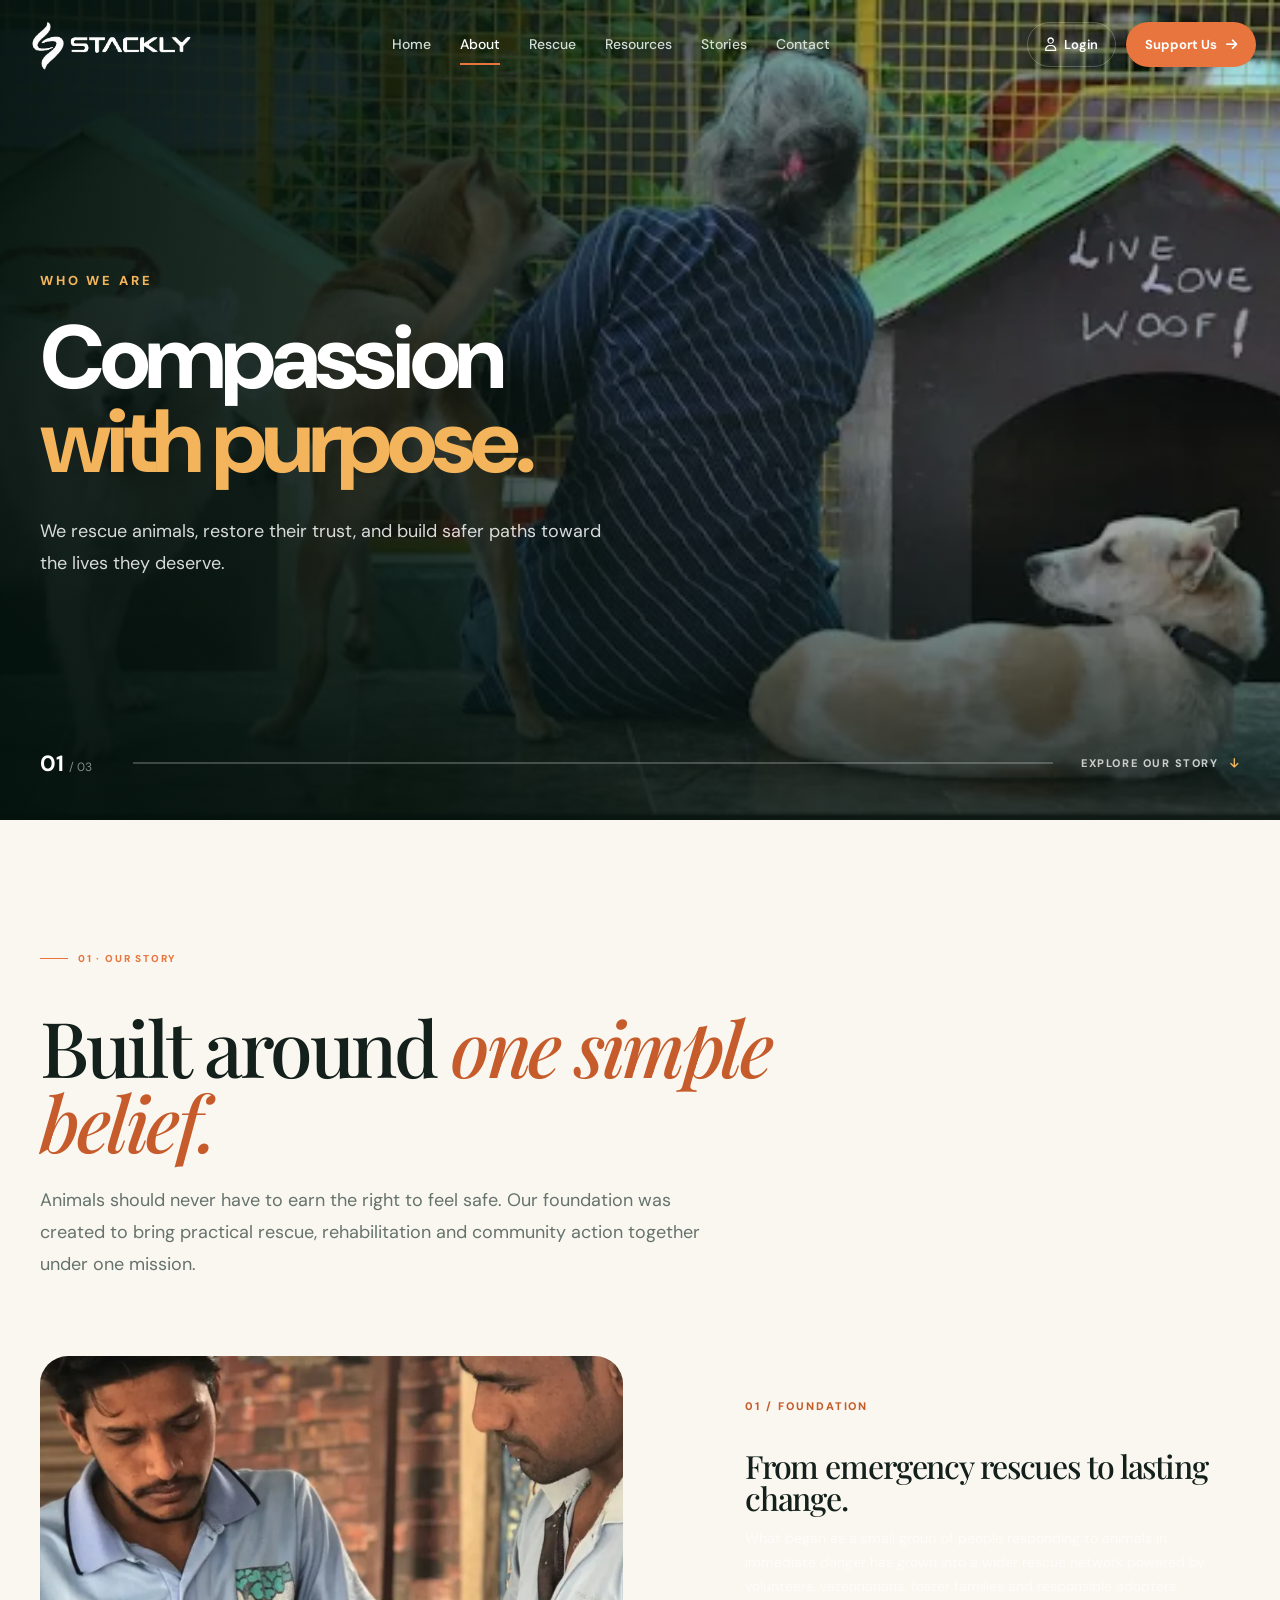
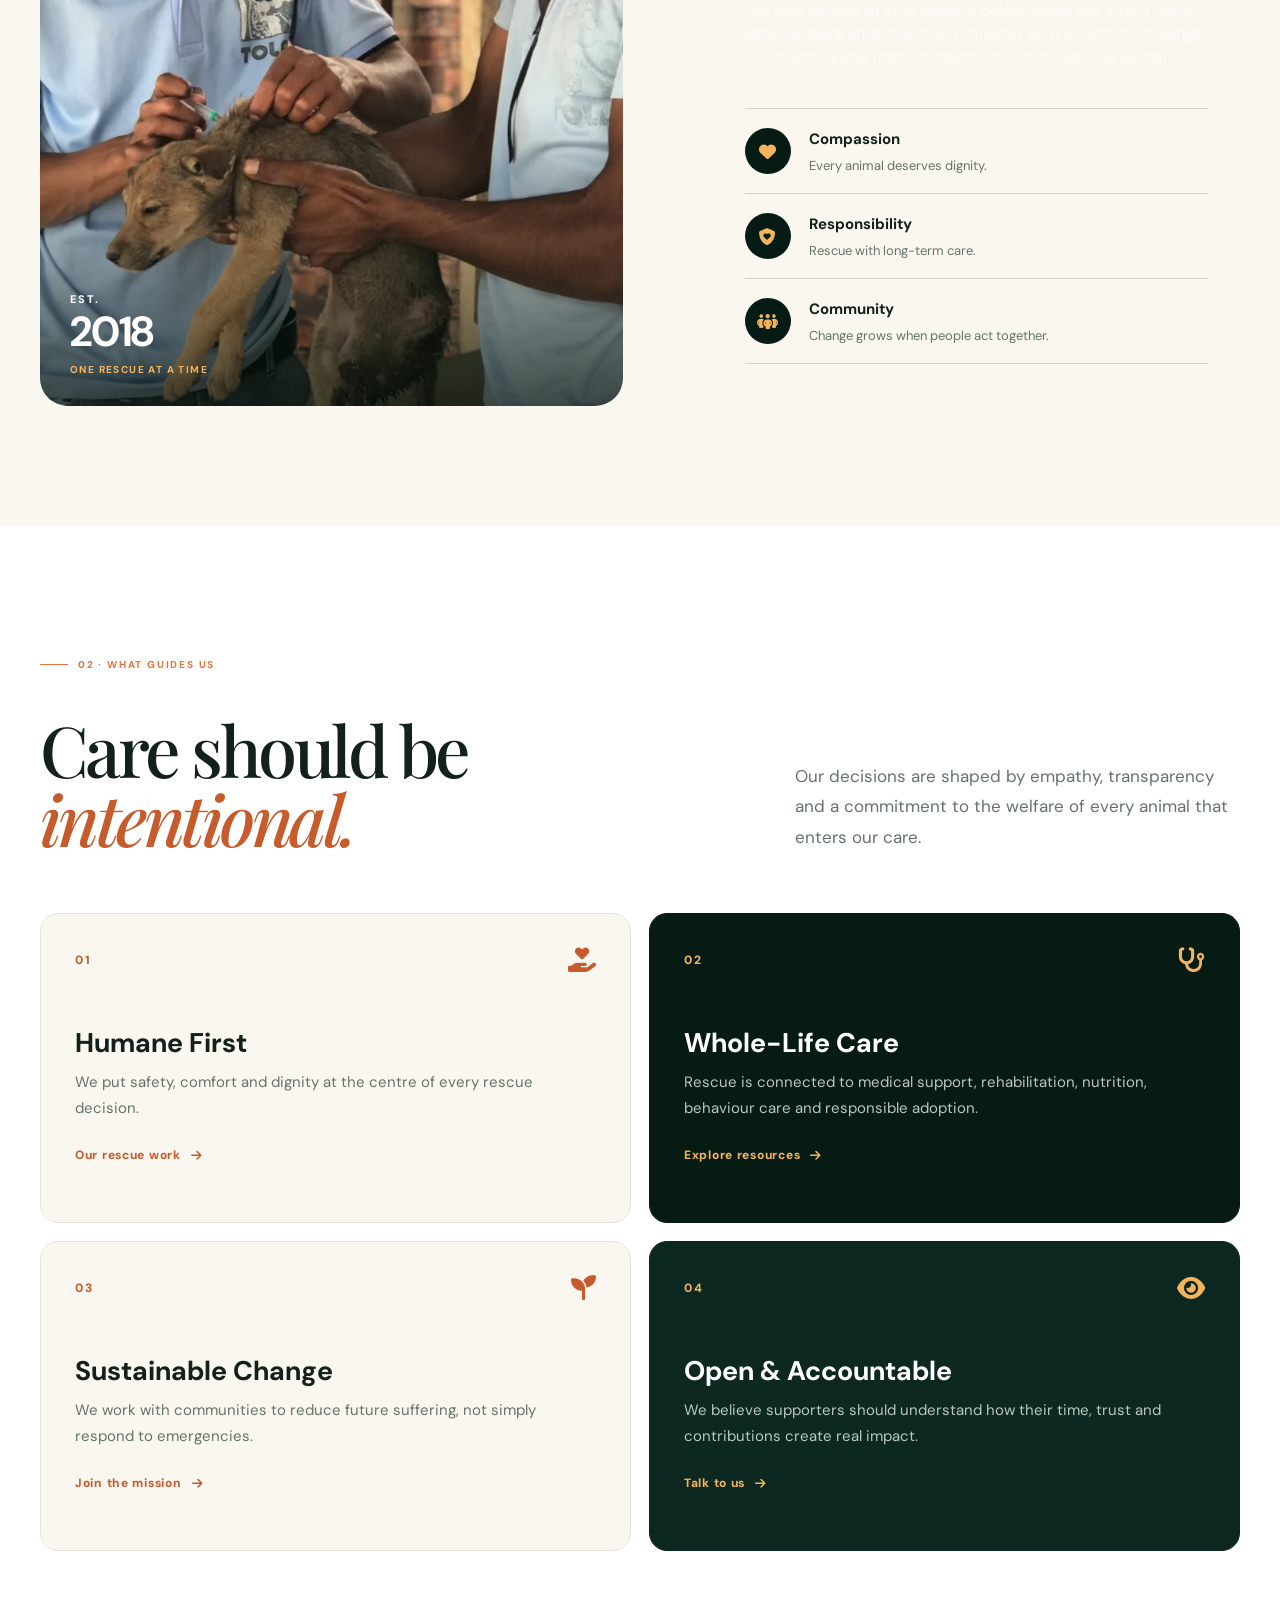
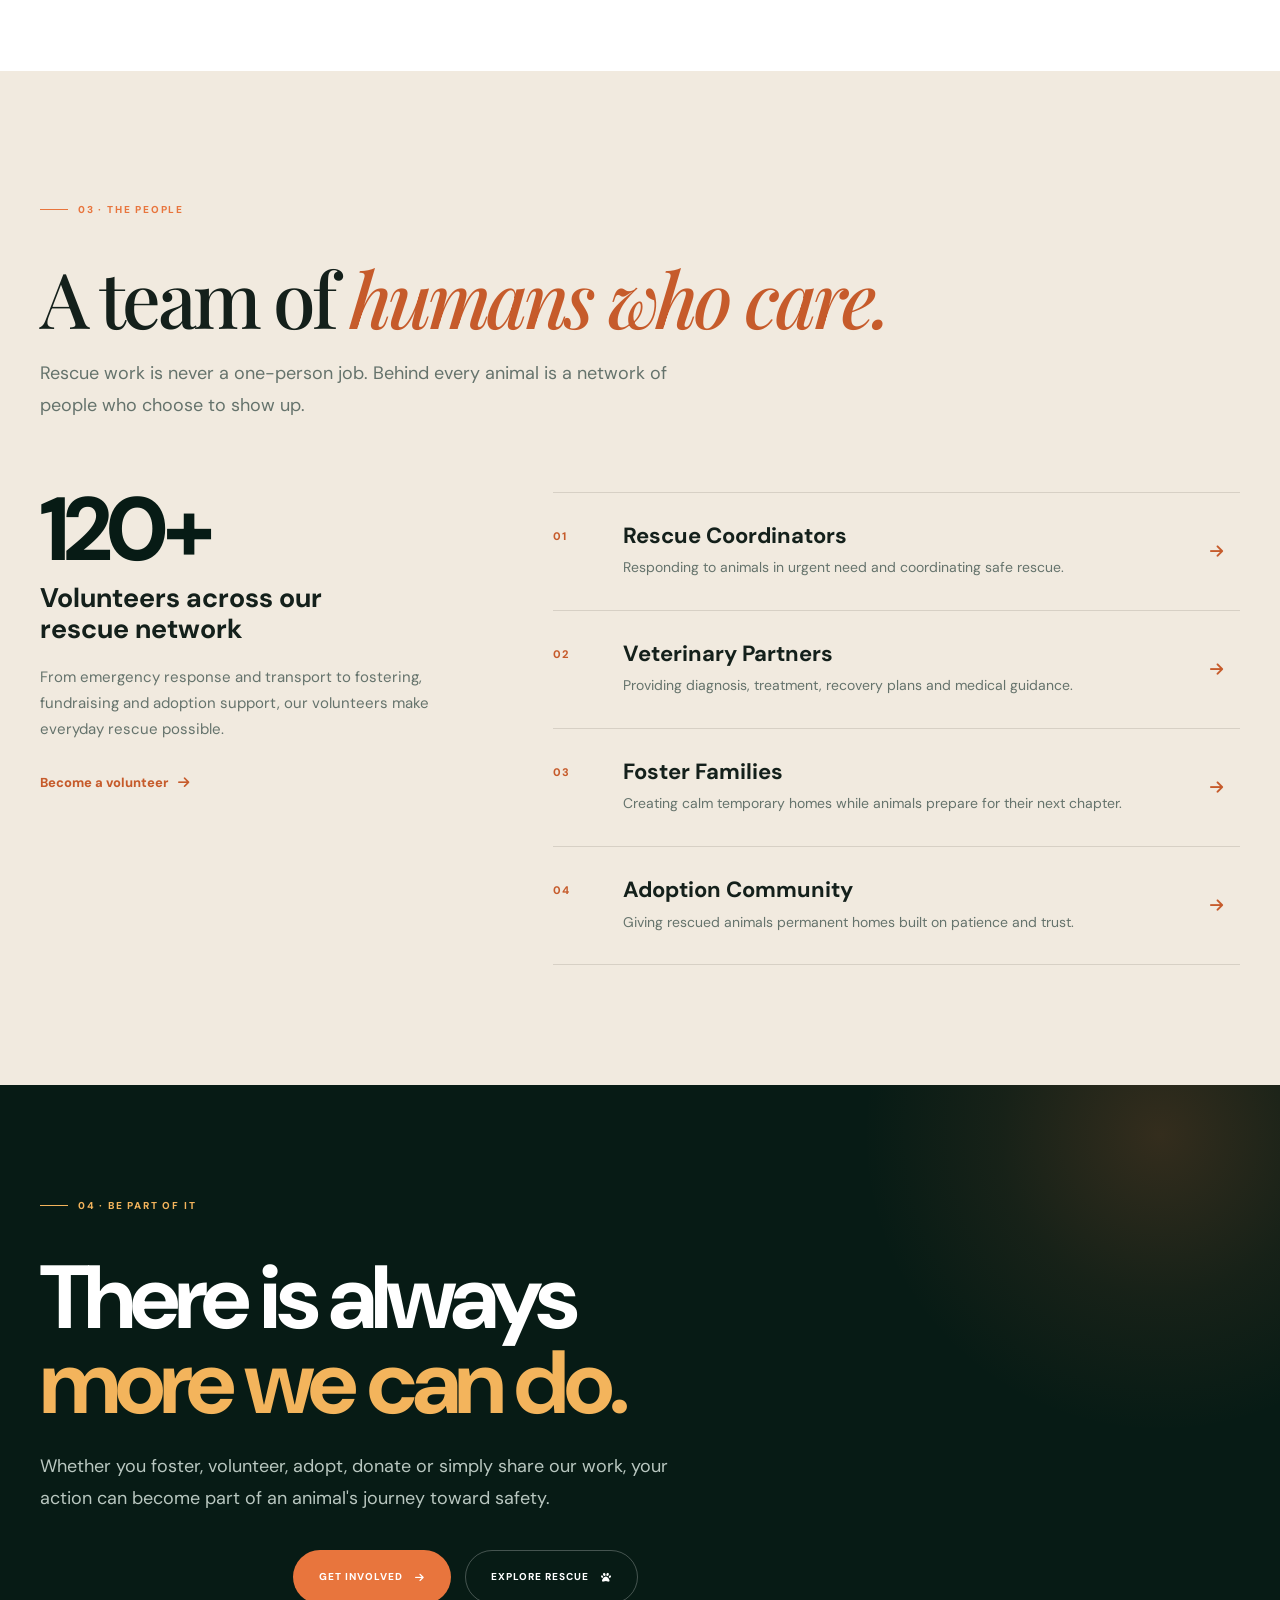
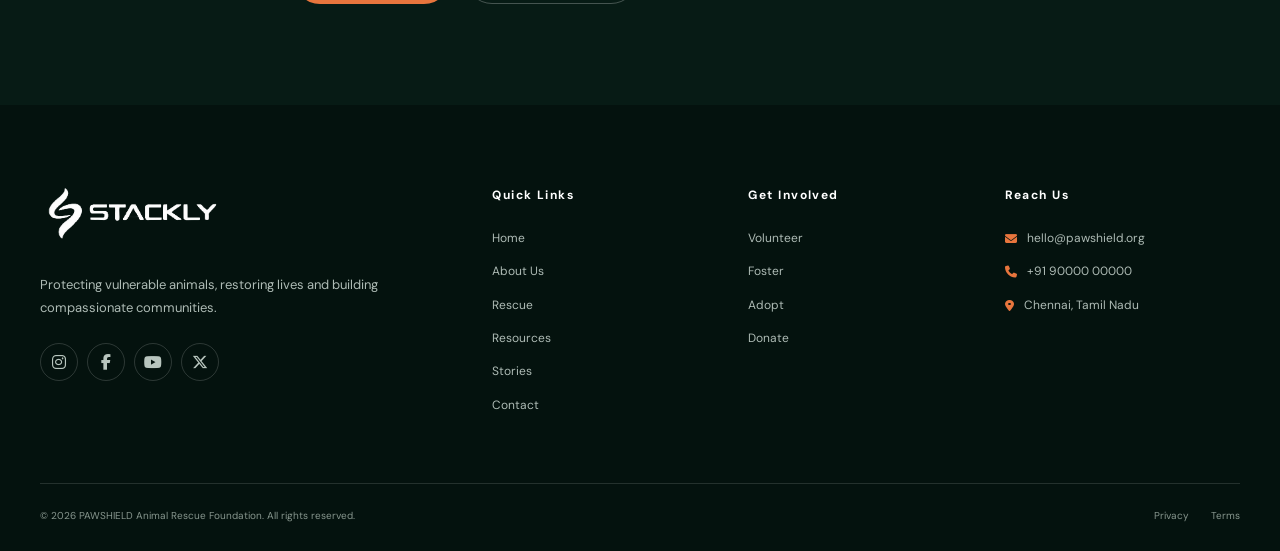
==== about.html @ c8bbee41 "first commit" ====
<!DOCTYPE html>
<html lang="en">

<head>
    <meta charset="UTF-8">
    <meta name="viewport" content="width=device-width, initial-scale=1.0">

    <meta name="description"
        content="Learn about our Animal Rescue Foundation, our mission, rescue philosophy, team and commitment to creating safer lives for animals.">

    <title>About Us — Animal Rescue Foundation</title>

    <!-- Google Fonts -->
    <link rel="preconnect" href="https://fonts.googleapis.com">
    <link rel="preconnect" href="https://fonts.gstatic.com" crossorigin>

    <link
        href="https://fonts.googleapis.com/css2?family=DM+Sans:wght@400;500;600;700&family=Playfair+Display:ital,wght@0,500;0,600;1,500;1,600&display=swap"
        rel="stylesheet">

    <!-- Font Awesome -->
    <link rel="stylesheet"
        href="https://cdnjs.cloudflare.com/ajax/libs/font-awesome/6.5.2/css/all.min.css">

    <link rel="stylesheet" href="css/style.css">
</head>

<body>

    <!-- =====================================================
         PRELOADER
    ====================================================== -->
 <div class="preloader" id="preloader">

        <div class="loader-brand">

            <div class="loader-paw">
                <i class="fa-solid fa-paw"></i>
            </div>

            <div class="loader-name">
                PAWSHIELD
            </div>

            <span>
                ANIMAL RESCUE FOUNDATION
            </span>

        </div>

        <div class="loader-line">
            <div class="loader-progress"></div>
        </div>

        <div class="loader-status">
            <span>Preparing a safer world</span>
            <strong id="loaderPercent">0%</strong>
        </div>

    </div>

    <!-- =====================================================
         HEADER
    ====================================================== -->

    <header class="site-header" id="siteHeader">

        <div class="nav-shell">

                       <a href="index.html" class="brand">

    <img
        src="assets/logo.webp"
        alt="PAWSHIELD Animal Rescue Foundation"
        class="brand-logo"
    >

</a>


            <nav class="desktop-nav">

                <a href="index.html">
                    Home
                </a>

                <a href="about.html" class="active">
                    About
                </a>

                <a href="rescue.html">
                    Rescue
                </a>

                <a href="resources.html">
                    Resources
                </a>

                <a href="stories.html">
                    Stories
                </a>

                <a href="contact.html">
                    Contact
                </a>

            </nav>


            <div class="nav-actions">

                <button class="login-trigger" id="openLogin">
                    <i class="fa-regular fa-user"></i>
                    Login
                </button>

                <a href="contact.html" class="nav-donate">
                    Support Us
                    <i class="fa-solid fa-arrow-right"></i>
                </a>

            </div>


            <!-- Mobile Menu -->

            <button class="mobile-menu-btn" id="mobileMenuBtn"
                aria-label="Open navigation">

                <span></span>
                <span></span>
                <span></span>

            </button>

        </div>

    </header>


    <!-- =====================================================
         MOBILE OVERLAY
    ====================================================== -->

    <div class="mobile-overlay" id="mobileOverlay"></div>


    <!-- =====================================================
         MOBILE DRAWER
    ====================================================== -->

    <aside class="mobile-drawer" id="mobileDrawer">

        <div class="drawer-top">

            <a href="index.html" class="drawer-brand">

                <span class="brand-mark">
                    <i class="fa-solid fa-paw"></i>
                </span>

                <strong>
                    WILDHEART
                </strong>

            </a>

            <button class="drawer-close" id="drawerClose">
                <i class="fa-solid fa-xmark"></i>
            </button>

        </div>


        <nav class="mobile-nav">

            <a href="index.html">
                <i class="fa-solid fa-house"></i>
                Home
            </a>

            <a href="about.html" class="active">
                <i class="fa-solid fa-heart"></i>
                About
            </a>

            <a href="rescue.html">
                <i class="fa-solid fa-paw"></i>
                Rescue
            </a>

            <a href="resources.html">
                <i class="fa-solid fa-book-open"></i>
                Resources
            </a>

            <a href="stories.html">
                <i class="fa-solid fa-book"></i>
                Stories
            </a>

            <a href="contact.html">
                <i class="fa-solid fa-envelope"></i>
                Contact
            </a>

        </nav>


        <div class="drawer-bottom">

            <button class="drawer-login" id="drawerLogin">
                <i class="fa-regular fa-user"></i>
                Login
            </button>

            <a href="contact.html" class="drawer-help">
                Support Our Mission
                <i class="fa-solid fa-arrow-right"></i>
            </a>

        </div>

    </aside>


    <!-- =====================================================
         SECTION 01 — ABOUT HERO
    ====================================================== -->

    <main>

        <section class="about-hero">

            <div class="about-hero-media">

                <!-- IMAGE 01 -->
                <div class="about-slide active">

                    <img src="assets/a1.webp"
                        alt="Rescued dog being cared for">

                    <div class="about-slide-copy">

                        <span>
                            WHO WE ARE
                        </span>

                        <h1>
                            Compassion
                            <em>with purpose.</em>
                        </h1>

                        <p>
                            We rescue animals, restore their trust,
                            and build safer paths toward the lives
                            they deserve.
                        </p>

                    </div>

                </div>


                <!-- IMAGE 02 -->

                <div class="about-slide">

                    <img src="assets/a2.webp"
                        alt="Rescue team caring for an animal">

                    <div class="about-slide-copy">

                        <span>
                            OUR APPROACH
                        </span>

                        <h1>
                            Rescue is
                            <em>only the beginning.</em>
                        </h1>

                        <p>
                            Every rescue is followed by patience,
                            medical care, rehabilitation and
                            responsible placement.
                        </p>

                    </div>

                </div>


                <!-- IMAGE 03 -->

                <div class="about-slide">

                    <img src="assets/a3.webp"
                        alt="Happy rescued animal">

                    <div class="about-slide-copy">

                        <span>
                            OUR BELIEF
                        </span>

                        <h1>
                            Every life
                            <em>matters.</em>
                        </h1>

                        <p>
                            We believe kindness becomes powerful
                            when communities choose to act
                            together.
                        </p>

                    </div>

                </div>

            </div>


            <div class="about-hero-overlay"></div>


            <div class="about-hero-bottom">

                <div class="hero-counter">
                    <strong id="slideCurrent">01</strong>
                    <span>/ 03</span>
                </div>

                <div class="hero-progress">
                    <span id="heroProgress"></span>
                </div>

                <div class="hero-scroll">
                    EXPLORE OUR STORY
                    <i class="fa-solid fa-arrow-down"></i>
                </div>

            </div>

        </section>


        <!-- =====================================================
             SECTION 02 — OUR STORY
        ====================================================== -->

        <section class="story-section section">

            <div class="container">

                <div class="story-intro reveal">

                    <span class="eyebrow">
                        01 · OUR STORY
                    </span>

                    <h2>
                        Built around
                        <span>one simple belief.</span>
                    </h2>

                    <p>
                        Animals should never have to earn the right
                        to feel safe. Our foundation was created to
                        bring practical rescue, rehabilitation and
                        community action together under one mission.
                    </p>

                </div>


                <div class="story-layout">

                    <div class="story-image reveal">

                        <!-- IMAGE 04 -->
                        <img src="assets/a4.webp"
                            alt="Animal rescue foundation team">

                        <div class="story-image-label">
                            <span>EST.</span>
                            <strong>2018</strong>
                            <small>ONE RESCUE AT A TIME</small>
                        </div>

                    </div>


                    <div class="story-content reveal">

                        <div class="story-number">
                            01 / FOUNDATION
                        </div>

                        <h3>
                            From emergency
                            rescues to lasting
                            change.
                        </h3>

                        <p>
                            What began as a small group of people
                            responding to animals in immediate
                            danger has grown into a wider rescue
                            network powered by volunteers,
                            veterinarians, foster families and
                            responsible adopters.
                        </p>

                        <p>
                            Our work focuses on what happens before,
                            during and after a rescue. Because saving
                            an animal is not just about getting them
                            out of danger — it is about giving them
                            the opportunity to recover and belong.
                        </p>


                        <div class="story-values">

                            <div class="value-item">

                                <span>
                                    <i class="fa-solid fa-heart"></i>
                                </span>

                                <div>
                                    <strong>
                                        Compassion
                                    </strong>

                                    <small>
                                        Every animal deserves dignity.
                                    </small>
                                </div>

                            </div>


                            <div class="value-item">

                                <span>
                                    <i class="fa-solid fa-shield-heart"></i>
                                </span>

                                <div>
                                    <strong>
                                        Responsibility
                                    </strong>

                                    <small>
                                        Rescue with long-term care.
                                    </small>
                                </div>

                            </div>


                            <div class="value-item">

                                <span>
                                    <i class="fa-solid fa-people-group"></i>
                                </span>

                                <div>
                                    <strong>
                                        Community
                                    </strong>

                                    <small>
                                        Change grows when people act together.
                                    </small>
                                </div>

                            </div>

                        </div>

                    </div>

                </div>

            </div>

        </section>


        <!-- =====================================================
             SECTION 03 — OUR PRINCIPLES
        ====================================================== -->

        <section class="principles-section section">

            <div class="container">

                <div class="principles-heading reveal">

                    <div>

                        <span class="eyebrow">
                            02 · WHAT GUIDES US
                        </span>

                        <h2>
                            Care should be
                            <span>intentional.</span>
                        </h2>

                    </div>

                    <p>
                        Our decisions are shaped by empathy,
                        transparency and a commitment to the
                        welfare of every animal that enters our care.
                    </p>

                </div>


                <div class="principles-grid">

                    <article class="principle-card reveal">

                        <div class="principle-top">

                            <span>
                                01
                            </span>

                            <i class="fa-solid fa-hand-holding-heart"></i>

                        </div>

                        <h3>
                            Humane First
                        </h3>

                        <p>
                            We put safety, comfort and dignity at
                            the centre of every rescue decision.
                        </p>

                        <a href="rescue.html">
                            Our rescue work
                            <i class="fa-solid fa-arrow-right"></i>
                        </a>

                    </article>


                    <article class="principle-card featured reveal">

                        <div class="principle-top">

                            <span>
                                02
                            </span>

                            <i class="fa-solid fa-stethoscope"></i>

                        </div>

                        <h3>
                            Whole-Life Care
                        </h3>

                        <p>
                            Rescue is connected to medical support,
                            rehabilitation, nutrition, behaviour
                            care and responsible adoption.
                        </p>

                        <a href="resources.html">
                            Explore resources
                            <i class="fa-solid fa-arrow-right"></i>
                        </a>

                    </article>


                    <article class="principle-card reveal">

                        <div class="principle-top">

                            <span>
                                03
                            </span>

                            <i class="fa-solid fa-seedling"></i>

                        </div>

                        <h3>
                            Sustainable Change
                        </h3>

                        <p>
                            We work with communities to reduce
                            future suffering, not simply respond
                            to emergencies.
                        </p>

                        <a href="contact.html">
                            Join the mission
                            <i class="fa-solid fa-arrow-right"></i>
                        </a>

                    </article>


                    <article class="principle-card dark reveal">

                        <div class="principle-top">

                            <span>
                                04
                            </span>

                            <i class="fa-solid fa-eye"></i>

                        </div>

                        <h3>
                            Open & Accountable
                        </h3>

                        <p>
                            We believe supporters should understand
                            how their time, trust and contributions
                            create real impact.
                        </p>

                        <a href="contact.html">
                            Talk to us
                            <i class="fa-solid fa-arrow-right"></i>
                        </a>

                    </article>

                </div>

            </div>

        </section>


        <!-- =====================================================
             SECTION 04 — PEOPLE
        ====================================================== -->

        <section class="people-section section">

            <div class="container">

                <div class="people-heading reveal">

                    <span class="eyebrow">
                        03 · THE PEOPLE
                    </span>

                    <h2>
                        A team of
                        <span>humans who care.</span>
                    </h2>

                    <p>
                        Rescue work is never a one-person job.
                        Behind every animal is a network of people
                        who choose to show up.
                    </p>

                </div>


                <div class="people-grid">

                    <div class="people-copy reveal">

                        <span class="people-count">
                            120+
                        </span>

                        <strong>
                            Volunteers across
                            our rescue network
                        </strong>

                        <p>
                            From emergency response and transport
                            to fostering, fundraising and adoption
                            support, our volunteers make everyday
                            rescue possible.
                        </p>

                        <a href="contact.html" class="people-link">
                            Become a volunteer
                            <i class="fa-solid fa-arrow-right"></i>
                        </a>

                    </div>


                    <div class="people-list reveal">

                        <div class="people-row">

                            <span>
                                01
                            </span>

                            <div>
                                <h3>
                                    Rescue Coordinators
                                </h3>

                                <p>
                                    Responding to animals in urgent
                                    need and coordinating safe rescue.
                                </p>
                            </div>

                            <i class="fa-solid fa-arrow-right"></i>

                        </div>


                        <div class="people-row">

                            <span>
                                02
                            </span>

                            <div>
                                <h3>
                                    Veterinary Partners
                                </h3>

                                <p>
                                    Providing diagnosis, treatment,
                                    recovery plans and medical guidance.
                                </p>
                            </div>

                            <i class="fa-solid fa-arrow-right"></i>

                        </div>


                        <div class="people-row">

                            <span>
                                03
                            </span>

                            <div>
                                <h3>
                                    Foster Families
                                </h3>

                                <p>
                                    Creating calm temporary homes while
                                    animals prepare for their next chapter.
                                </p>
                            </div>

                            <i class="fa-solid fa-arrow-right"></i>

                        </div>


                        <div class="people-row">

                            <span>
                                04
                            </span>

                            <div>
                                <h3>
                                    Adoption Community
                                </h3>

                                <p>
                                    Giving rescued animals permanent
                                    homes built on patience and trust.
                                </p>
                            </div>

                            <i class="fa-solid fa-arrow-right"></i>

                        </div>

                    </div>

                </div>

            </div>

        </section>


        <!-- =====================================================
             SECTION 05 — CTA
        ====================================================== -->

        <section class="about-cta">

            <div class="about-cta-glow"></div>

            <div class="container">

                <div class="about-cta-content reveal">

                    <span class="eyebrow">
                        04 · BE PART OF IT
                    </span>

                    <h2>
                        There is always
                        <em>more we can do.</em>
                    </h2>

                    <p>
                        Whether you foster, volunteer, adopt,
                        donate or simply share our work, your
                        action can become part of an animal's
                        journey toward safety.
                    </p>


                    <div class="cta-actions">

                        <a href="contact.html" class="btn btn-primary">
                            Get Involved
                            <i class="fa-solid fa-arrow-right"></i>
                        </a>

                        <a href="rescue.html" class="btn btn-outline">
                            Explore Rescue
                            <i class="fa-solid fa-paw"></i>
                        </a>

                    </div>

                </div>

            </div>

        </section>

    </main>


   <!-- =========================================================
         FOOTER
    ========================================================== -->

    <footer class="site-footer">

        <div class="container">

            <div class="footer-main">


                <div class="footer-brand">

                     <a href="index.html" class="brand">

        <img
            src="assets/logo.webp"
            alt="PAWSHIELD Animal Rescue Foundation"
            class="footer-logo"
        >

    </a>

                    <p>
                        Protecting vulnerable animals,
                        restoring lives and building
                        compassionate communities.
                    </p>

                    <div class="social-links">

                        <a href="#" aria-label="Instagram">
                            <i class="fa-brands fa-instagram"></i>
                        </a>

                        <a href="#" aria-label="Facebook">
                            <i class="fa-brands fa-facebook-f"></i>
                        </a>

                        <a href="#" aria-label="Youtube">
                            <i class="fa-brands fa-youtube"></i>
                        </a>

                        <a href="#" aria-label="X">
                            <i class="fa-brands fa-x-twitter"></i>
                        </a>

                    </div>

                </div>


                <div class="footer-column">

                    <h4>Quick Links</h4>

                     <a href="index.html">Home</a>
                    <a href="about.html">About Us</a>
                    <a href="rescue.html">Rescue</a>
                    <a href="resources.html">Resources</a>
                    <a href="stories.html">Stories</a>
                    <a href="contact.html">Contact</a>

                </div>


                <div class="footer-column">

                    <h4>Get Involved</h4>

                    <a href="contact.html">Volunteer</a>
                    <a href="contact.html">Foster</a>
                    <a href="rescue.html">Adopt</a>
                    <a href="#help">Donate</a>

                </div>


                <div class="footer-column footer-contact">

                    <h4>Reach Us</h4>

                    <p>
                        <i class="fa-solid fa-envelope"></i>
                        hello@pawshield.org
                    </p>

                    <p>
                        <i class="fa-solid fa-phone"></i>
                        +91 90000 00000
                    </p>

                    <p>
                        <i class="fa-solid fa-location-dot"></i>
                        Chennai, Tamil Nadu
                    </p>

                </div>

            </div>


            <div class="footer-bottom">

                <span>
                    © 2026 PAWSHIELD Animal Rescue Foundation.
                    All rights reserved.
                </span>

                <div>
                    <a href="#">Privacy</a>
                    <a href="#">Terms</a>
                </div>

            </div>

        </div>

    </footer>

    <!-- =====================================================
         LOGIN MODAL
    ====================================================== -->

    <div class="auth-modal" id="authModal">

        <div class="modal-overlay" id="modalOverlay"></div>


        <div class="auth-box">

            <button class="modal-close" id="closeLogin">
                <i class="fa-solid fa-xmark"></i>
            </button>


            <div class="auth-header">

                <div class="auth-icon">
                    <i class="fa-solid fa-paw"></i>
                </div>

                <span class="eyebrow">
                    MEMBER ACCESS
                </span>

                <h2>
                    Welcome back.
                </h2>

                <p>
                    Sign in to manage your volunteer,
                    foster or supporter account.
                </p>

            </div>


            <div class="auth-tabs">

                <button class="auth-tab active">
                    Supporter
                </button>

                <button class="auth-tab">
                    Admin
                </button>

            </div>


            <form id="loginForm">

                <div class="input-group">

                    <label for="loginEmail">
                        Email Address
                    </label>

                    <div class="input-wrap">

                        <i class="fa-regular fa-envelope"></i>

                        <input
                            type="email"
                            id="loginEmail"
                            placeholder="you@example.com"
                            required>

                    </div>

                </div>


                <div class="input-group">

                    <label for="loginPassword">
                        Password
                    </label>

                    <div class="input-wrap">

                        <i class="fa-solid fa-lock"></i>

                        <input
                            type="password"
                            id="loginPassword"
                            placeholder="Enter your password"
                            required>

                        <button type="button"
                            class="password-toggle"
                            id="passwordToggle">

                            <i class="fa-regular fa-eye"></i>

                        </button>

                    </div>

                </div>


                <div class="auth-options">

                    <label class="remember">

                        <input type="checkbox">

                        <span>
                            Remember me
                        </span>

                    </label>

                    <a href="404.html">
                        Forgot password?
                    </a>

                </div>


                <button type="submit" class="auth-submit">

                    Sign In

                    <i class="fa-solid fa-arrow-right"></i>

                </button>

            </form>


            <div class="auth-footer">

                <span>
                    New to Wildheart?
                </span>

                <a href="contact.html">
                    Get involved
                </a>

            </div>

        </div>

    </div>


    <!-- =====================================================
         JAVASCRIPT
    ====================================================== -->

    <script>

        /* PRELOADER */

        const preloader = document.getElementById("preloader");
        const loaderPercent = document.getElementById("loaderPercent");

        let percent = 0;

        const loaderTimer = setInterval(() => {

            percent += 2;

            if (percent >= 100) {

                percent = 100;

                clearInterval(loaderTimer);

            }

            loaderPercent.textContent = percent + "%";

        }, 35);


        window.addEventListener("load", () => {

            setTimeout(() => {

                preloader.classList.add("loaded");

            }, 700);

        });



        /* HEADER SCROLL */

        const siteHeader = document.getElementById("siteHeader");

        window.addEventListener("scroll", () => {

            if (window.scrollY > 40) {

                siteHeader.classList.add("scrolled");

            } else {

                siteHeader.classList.remove("scrolled");

            }

        });



        /* MOBILE MENU */

        const mobileMenuBtn =
            document.getElementById("mobileMenuBtn");

        const drawerClose =
            document.getElementById("drawerClose");

        const mobileOverlay =
            document.getElementById("mobileOverlay");

        const drawerLogin =
            document.getElementById("drawerLogin");


        function openMobileMenu() {

            document.body.classList.add("nav-open");

        }


        function closeMobileMenu() {

            document.body.classList.remove("nav-open");

        }


        mobileMenuBtn.addEventListener(
            "click",
            openMobileMenu
        );

        drawerClose.addEventListener(
            "click",
            closeMobileMenu
        );

        mobileOverlay.addEventListener(
            "click",
            closeMobileMenu
        );


        document.querySelectorAll(".mobile-nav a")
            .forEach(link => {

                link.addEventListener(
                    "click",
                    closeMobileMenu
                );

            });


        document.addEventListener("keydown", e => {

            if (e.key === "Escape") {

                closeMobileMenu();

                closeAuth();

            }

        });



        /* HERO SLIDER */

        const slides =
            document.querySelectorAll(".about-slide");

        const currentNumber =
            document.getElementById("slideCurrent");

        const heroProgress =
            document.getElementById("heroProgress");

        let currentSlide = 0;

        function changeSlide(index) {

            slides.forEach(slide => {

                slide.classList.remove("active");

            });

            slides[index].classList.add("active");

            currentNumber.textContent =
                String(index + 1).padStart(2, "0");

            heroProgress.style.width =
                ((index + 1) / slides.length * 100) + "%";

        }


        setInterval(() => {

            currentSlide++;

            if (currentSlide >= slides.length) {
                currentSlide = 0;
            }

            changeSlide(currentSlide);

        }, 5000);



        /* LOGIN MODAL */

        const authModal =
            document.getElementById("authModal");

        const openLogin =
            document.getElementById("openLogin");

        const closeLogin =
            document.getElementById("closeLogin");

        const modalOverlay =
            document.getElementById("modalOverlay");


        function openAuth() {

            authModal.classList.add("active");

            document.body.classList.add("modal-open");

        }


        function closeAuth() {

            authModal.classList.remove("active");

            document.body.classList.remove("modal-open");

        }


        openLogin.addEventListener(
            "click",
            openAuth
        );

        drawerLogin.addEventListener(
            "click",
            () => {

                closeMobileMenu();
                openAuth();

            }
        );

        closeLogin.addEventListener(
            "click",
            closeAuth
        );

        modalOverlay.addEventListener(
            "click",
            closeAuth
        );



        /* PASSWORD SHOW / HIDE */

        const passwordInput =
            document.getElementById("loginPassword");

        const passwordToggle =
            document.getElementById("passwordToggle");


        passwordToggle.addEventListener(
            "click",
            () => {

                const icon =
                    passwordToggle.querySelector("i");

                if (passwordInput.type === "password") {

                    passwordInput.type = "text";

                    icon.classList.remove(
                        "fa-eye"
                    );

                    icon.classList.add(
                        "fa-eye-slash"
                    );

                } else {

                    passwordInput.type = "password";

                    icon.classList.remove(
                        "fa-eye-slash"
                    );

                    icon.classList.add(
                        "fa-eye"
                    );

                }

            }
        );



        /* LOGIN DEMO */

        document.getElementById("loginForm")
            .addEventListener("submit", e => {

                e.preventDefault();

                alert(
                    "Demo login submitted successfully."
                );

            });



        /* REVEAL ANIMATION */

        const revealElements =
            document.querySelectorAll(".reveal");


        const revealObserver =
            new IntersectionObserver(
                entries => {

                    entries.forEach(entry => {

                        if (entry.isIntersecting) {

                            entry.target.classList.add(
                                "is-visible"
                            );

                            revealObserver.unobserve(
                                entry.target
                            );

                        }

                    });

                },
                {
                    threshold: 0.12
                }
            );


        revealElements.forEach(element => {

            revealObserver.observe(element);

        });

    </script>

</body>

</html>
---- css/style.css ----
:root {
    --forest: #071b15;
    --forest-2: #0d2820;
    --forest-3: #15372c;

    --ivory: #faf7f0;
    --cream: #f1eadf;
    --white: #ffffff;

    --ink: #14201b;
    --ink-soft: #26352e;

    --text-dark: #34433c;
    --text-light: #eef5f1;
    --text-muted: #68766f;
    --text-muted-light: #b8c5be;

    --orange: #e8753d;
    --orange-dark: #c95b27;
    --amber: #f5b75e;
    --green: #3d9d73;

    --border-light: #dcd8ce;
    --border-dark: rgba(255,255,255,.16);

    --shadow:
        0 25px 70px rgba(7,27,21,.12);

    --radius: 28px;

    --container: 1240px;
}


/* =========================================================
   RESET
========================================================= */

* {
    margin: 0;
    padding: 0;
    box-sizing: border-box;
}

html {
    scroll-behavior: smooth;
}

body {
    margin: 0;
    background: var(--ivory);
    color: var(--ink);

    font-family: "DM Sans", sans-serif;

    font-size: 16px;
    line-height: 1.7;

    overflow-x: hidden;

    -webkit-font-smoothing: antialiased;
}

body.modal-open,
body.nav-open {
    overflow: hidden;
}

img {
    display: block;
    width: 100%;
    max-width: 100%;
}

a {
    color: inherit;
    text-decoration: none;
}

button,
input,
textarea,
select {
    font: inherit;
}

button {
    cursor: pointer;
}


/* =========================================================
   CONTAINER
========================================================= */

.container {
    width: min(
        calc(100% - 64px),
        var(--container)
    );

    margin-inline: auto;
}


/* =========================================================
   PRELOADER
========================================================= */

.preloader {
    position: fixed;
    inset: 0;
    z-index: 99999;

    display: flex;
    flex-direction: column;
    justify-content: center;
    align-items: center;

    background: #071b15;
    color: #ffffff;

    transition:
        opacity .8s ease,
        visibility .8s ease,
        transform .9s cubic-bezier(.7,0,.2,1);
}

.preloader.loaded {
    opacity: 0;
    visibility: hidden;
    transform: translateY(-100%);
    pointer-events: none;
}

.loader-brand {
    display: flex;
    flex-direction: column;
    align-items: center;
    text-align: center;

    animation:
        loaderIn 1s cubic-bezier(.2,.8,.2,1) both;
}

.loader-paw {
    width: 72px;
    height: 72px;

    display: grid;
    place-items: center;

    margin-bottom: 22px;

    color: var(--orange);

    border: 1px solid rgba(255,255,255,.25);
    border-radius: 50%;

    font-size: 27px;

    animation: pawPulse 1.7s ease-in-out infinite;
}

.loader-name {
    font-size: 27px;
    font-weight: 700;
    letter-spacing: .15em;
}

.loader-brand span {
    margin-top: 5px;

    color: #b8c5be;

    font-size: 10px;
    font-weight: 600;
    letter-spacing: .2em;
}

.loader-line {
    width: min(360px, 75vw);
    height: 3px;

    margin-top: 52px;

    background: rgba(255,255,255,.15);

    overflow: hidden;
}

.loader-progress {
    width: 0;
    height: 100%;

    background: var(--orange);

    animation:
        loaderProgress 2.1s cubic-bezier(.2,.8,.2,1) forwards;
}

.loader-status {
    width: min(360px, 75vw);

    display: flex;
    justify-content: space-between;

    margin-top: 13px;

    color: #b8c5be;

    font-size: 11px;
}

.loader-status strong {
    color: #ffffff;
}


/* =========================================================
   HEADER
========================================================= */

.site-header {
    position: fixed;

    top: 0;
    left: 0;
    right: 0;

    z-index: 500;

    padding: 19px 0;

    transition:
        background .35s ease,
        padding .35s ease,
        box-shadow .35s ease;
}

.site-header.scrolled {
    padding: 12px 0;

    background: rgba(7,27,21,.96);

    box-shadow:
        0 10px 35px rgba(0,0,0,.18);

    backdrop-filter: blur(16px);
}

.nav-shell {
    width: min(
        calc(100% - 48px),
        1380px
    );

    margin: auto;

    display: flex;
    align-items: center;
    justify-content: space-between;

    gap: 30px;
}


/* =========================================================
   BRAND
========================================================= */

.brand {
    display: inline-flex;
    align-items: center;
    gap: 12px;

    flex-shrink: 0;
}

.brand-mark {
    width: 44px;
    height: 44px;

    display: grid;
    place-items: center;

    background: var(--orange);
    color: #ffffff;

    border-radius: 50%;

    font-size: 18px;

    box-shadow:
        0 8px 25px rgba(232,117,61,.25);
}

.brand-text {
    display: flex;
    flex-direction: column;

    line-height: 1;
}

.brand-text strong {
    color: #ffffff;

    font-size: 15px;
    font-weight: 700;

    letter-spacing: .13em;
}

.brand-text small {
    margin-top: 6px;

    color: #aebbb4;

    font-size: 8px;
    font-weight: 600;

    letter-spacing: .15em;
}


/* =========================================================
   DESKTOP NAV
========================================================= */

.desktop-nav {
    display: flex;
    align-items: center;

    gap: 29px;
}

.desktop-nav a {
    position: relative;

    padding: 7px 0;

    color: #d2ddd7;

    font-size: 14px;
    font-weight: 500;

    transition: color .25s ease;
}

.desktop-nav a::after {
    content: "";

    position: absolute;

    left: 0;
    bottom: -1px;

    width: 0;
    height: 2px;

    background: var(--orange);

    transition: width .3s ease;
}

.desktop-nav a:hover,
.desktop-nav a.active {
    color: #ffffff;
}

.desktop-nav a:hover::after,
.desktop-nav a.active::after {
    width: 100%;
}


/* =========================================================
   NAV BUTTONS
========================================================= */

.nav-actions {
    display: flex;
    align-items: center;
    gap: 10px;
}

.login-trigger {
    min-height: 45px;

    display: inline-flex;
    align-items: center;
    gap: 8px;

    padding: 0 17px;

    color: #ffffff;

    background: transparent;

    border: 1px solid rgba(255,255,255,.24);
    border-radius: 100px;

    font-size: 13px;
    font-weight: 600;

    transition: .3s ease;
}

.login-trigger:hover {
    background: rgba(255,255,255,.10);
    border-color: rgba(255,255,255,.45);

    transform: translateY(-2px);
}

.nav-donate {
    min-height: 45px;

    display: inline-flex;
    align-items: center;
    gap: 9px;

    padding: 0 19px;

    background: var(--orange);
    color: #ffffff;

    border-radius: 100px;

    font-size: 13px;
    font-weight: 700;

    transition: .3s ease;
}

.nav-donate:hover {
    background: var(--orange-dark);
    transform: translateY(-2px);
}


/* =========================================================
   MOBILE MENU
========================================================= */

.mobile-menu-btn {
    display: none;

    width: 45px;
    height: 45px;

    align-items: center;
    justify-content: center;

    flex-direction: column;
    gap: 5px;

    background: rgba(255,255,255,.09);

    border: 1px solid rgba(255,255,255,.18);

    border-radius: 50%;
}

.mobile-menu-btn span {
    width: 19px;
    height: 2px;

    background: #ffffff;
}


/* =========================================================
   MOBILE DRAWER
========================================================= */

.mobile-overlay {
    position: fixed;
    inset: 0;

    z-index: 800;

    background: rgba(0,0,0,.58);

    opacity: 0;
    visibility: hidden;

    pointer-events: none;

    transition: .35s ease;
}

.mobile-drawer {
    position: fixed;

    top: 0;
    left: 0;

    z-index: 900;

    width: min(86vw, 370px);
    height: 100dvh;

    display: flex;
    flex-direction: column;

    padding: 25px;

    background: #071b15;

    transform: translateX(-105%);

    transition:
        transform .5s cubic-bezier(.2,.8,.2,1);

    overflow-y: auto;
}

body.nav-open .mobile-drawer {
    transform: translateX(0);
}

body.nav-open .mobile-overlay {
    opacity: 1;
    visibility: visible;
    pointer-events: auto;
}

.drawer-top {
    display: flex;
    align-items: center;
    justify-content: space-between;

    padding-bottom: 25px;

    border-bottom: 1px solid var(--border-dark);
}

.drawer-brand {
    display: flex;
    align-items: center;
    gap: 10px;

    color: #ffffff;
}

.drawer-brand .brand-mark {
    width: 38px;
    height: 38px;
}

.drawer-brand strong {
    font-size: 14px;
    letter-spacing: .12em;
}

.drawer-close {
    width: 42px;
    height: 42px;

    color: #ffffff;

    background: rgba(255,255,255,.09);

    border-radius: 50%;
}

.mobile-nav {
    display: flex;
    flex-direction: column;
    gap: 5px;

    padding: 30px 0;
}

.mobile-nav a {
    display: flex;
    align-items: center;
    gap: 15px;

    min-height: 53px;

    padding: 0 15px;

    color: #c8d3cd;

    border-radius: 12px;

    font-size: 15px;
    font-weight: 500;
}

.mobile-nav a i {
    width: 21px;
    color: var(--orange);
}

.mobile-nav a:hover,
.mobile-nav a.active {
    color: #ffffff;
    background: rgba(255,255,255,.08);
}

.drawer-bottom {
    display: flex;
    flex-direction: column;
    gap: 10px;

    margin-top: auto;

    padding-top: 20px;

    border-top: 1px solid var(--border-dark);
}

.drawer-login,
.drawer-help {
    min-height: 52px;

    display: flex;
    align-items: center;
    justify-content: center;
    gap: 9px;

    border-radius: 100px;

    font-size: 13px;
    font-weight: 700;
}

.drawer-login {
    color: #ffffff;
    background: rgba(255,255,255,.08);
}

.drawer-help {
    color: #ffffff;
    background: var(--orange);
}


/* =========================================================
   HERO
========================================================= */

.hero {
    position: relative;

    min-height: 100svh;

    overflow: hidden;

    background: #071b15;
    color: #ffffff;
}

.hero-media {
    position: absolute;
    inset: 0;
}

.hero-slide {
    position: absolute;
    inset: 0;

    opacity: 0;
    visibility: hidden;

    transform: scale(1.055);

    transition:
        opacity 1s ease,
        visibility 1s ease,
        transform 7s cubic-bezier(.2,.6,.2,1);
}

.hero-slide.active {
    opacity: 1;
    visibility: visible;

    transform: scale(1);
}

.hero-slide > img {
    position: absolute;
    inset: 0;

    width: 100%;
    height: 100%;

    object-fit: cover;
}

.hero-slide.active > img {
    animation:
        heroZoom 7s cubic-bezier(.2,.6,.2,1) both;
}


/*
    STRONGER OVERLAY
    prevents image/text blending
*/

.hero-overlay {
    position: absolute;
    inset: 0;

    background:
        linear-gradient(
            90deg,
            rgba(3,15,11,.96) 0%,
            rgba(3,15,11,.86) 30%,
            rgba(3,15,11,.58) 57%,
            rgba(3,15,11,.38) 100%
        );
}

.hero-content {
    position: relative;
    z-index: 5;

    width: min(
        calc(100% - 64px),
        var(--container)
    );

    min-height: 100svh;

    margin: auto;

    display: flex;
    flex-direction: column;
    justify-content: center;
    align-items: flex-start;

    padding-top: 90px;
}

.hero-eyebrow {
    display: inline-flex;
    align-items: center;
    gap: 9px;

    color: var(--amber);

    font-size: 12px;
    font-weight: 700;

    letter-spacing: .18em;
}

.hero-eyebrow i {
    color: var(--orange);
}

.hero-content h1 {
    max-width: 850px;

    margin-top: 21px;

    font-family: "Playfair Display", serif;

    font-size:
        clamp(60px, 7.4vw, 105px);

    line-height: .97;

    font-weight: 500;

    letter-spacing: -.045em;

    color: #ffffff;
}

.hero-content h1 em {
    color: var(--orange);
    font-style: italic;
}

.hero-content p {
    max-width: 650px;

    margin-top: 28px;

    color: #dce6e1;

    font-size: 18px;
    line-height: 1.75;
}

.hero-actions {
    display: flex;
    flex-wrap: wrap;
    gap: 13px;

    margin-top: 37px;
}

.btn {
    min-height: 55px;

    display: inline-flex;
    align-items: center;
    justify-content: center;
    gap: 11px;

    padding: 0 25px;

    border-radius: 100px;

    font-size: 13px;
    font-weight: 700;

    transition: .35s ease;
}

.btn-primary {
    color: #ffffff;
    background: var(--orange);
}

.btn-primary:hover {
    background: var(--orange-dark);

    transform: translateY(-3px);

    box-shadow:
        0 16px 35px rgba(232,117,61,.28);
}

.btn-outline {
    color: #ffffff;

    background: rgba(7,27,21,.48);

    border: 1px solid rgba(255,255,255,.34);
}

.btn-outline:hover {
    color: var(--forest);
    background: #ffffff;

    transform: translateY(-3px);
}


/* =========================================================
   HERO BOTTOM
========================================================= */

.hero-bottom {
    position: absolute;

    z-index: 10;

    left: 0;
    right: 0;
    bottom: 34px;

    width: min(
        calc(100% - 64px),
        var(--container)
    );

    margin: auto;

    display: flex;
    align-items: center;

    gap: 22px;
}

.hero-counter {
    display: flex;
    align-items: baseline;
    gap: 5px;

    min-width: 55px;
}

.hero-counter strong {
    color: #ffffff;
    font-size: 16px;
}

.hero-counter span {
    color: #aebbb5;
    font-size: 11px;
}

.hero-progress {
    width: 180px;
    height: 2px;

    background: rgba(255,255,255,.25);

    overflow: hidden;
}

.hero-progress-active {
    display: block;

    width: 33.333%;
    height: 100%;

    background: var(--orange);

    transition: width .6s ease;
}

.hero-scroll {
    margin-left: auto;

    display: flex;
    align-items: center;
    gap: 13px;

    color: #c4d0ca;

    font-size: 10px;
    font-weight: 600;

    letter-spacing: .17em;
}

.hero-scroll i {
    color: var(--orange);

    animation:
        scrollBounce 1.8s ease-in-out infinite;
}


/* =========================================================
   GENERAL SECTION
========================================================= */

.section {
    position: relative;

    padding: 135px 0;
}

.section h2 {
    margin-top: 18px;

    font-family: "Playfair Display", serif;

    font-size:
        clamp(48px, 5.3vw, 73px);

    line-height: 1.02;

    font-weight: 500;

    letter-spacing: -.045em;

    color: var(--ink);
}

.section h2 span {
    color: var(--orange-dark);
    font-style: italic;
}

.eyebrow {
    display: inline-block;

    color: var(--orange-dark);

    font-size: 11px;
    font-weight: 800;

    letter-spacing: .19em;
}


/* =========================================================
   MISSION
========================================================= */

.mission-section {
    background: #faf7f0;
}

.section-intro {
    max-width: 850px;
}

.section-intro p {
    max-width: 710px;

    margin-top: 27px;

    color: var(--text-dark);

    font-size: 17px;
    line-height: 1.85;
}

.mission-grid {
    display: grid;

    grid-template-columns:
        minmax(0,1.05fr)
        minmax(0,.95fr);

    gap: 90px;

    align-items: center;

    margin-top: 78px;
}

.mission-image {
    position: relative;

    min-height: 640px;

    overflow: hidden;

    border-radius: 35px;

    background: #d8d1c5;
}

.mission-image img {
    width: 100%;
    height: 100%;

    min-height: 640px;

    object-fit: cover;

    transition:
        transform .9s cubic-bezier(.2,.7,.2,1);
}

.mission-image:hover img {
    transform: scale(1.045);
}

.image-caption {
    position: absolute;

    left: 22px;
    right: 22px;
    bottom: 22px;

    display: flex;
    align-items: center;
    justify-content: space-between;

    padding: 17px 19px;

    color: #ffffff;

    background: #102820;

    border-radius: 14px;

    box-shadow:
        0 12px 35px rgba(0,0,0,.18);
}

.image-caption span {
    color: var(--orange);

    font-size: 13px;
    font-weight: 700;
}

.image-caption strong {
    font-size: 11px;
    letter-spacing: .15em;
}

.mission-number {
    color: var(--orange-dark);

    font-size: 13px;
    font-weight: 800;

    letter-spacing: .12em;
}

.mission-content h3 {
    max-width: 580px;

    margin-top: 15px;

    color: var(--ink);

    font-family: "Playfair Display", serif;

    font-size:
        clamp(38px, 4vw, 58px);

    line-height: 1.04;

    font-weight: 500;

    letter-spacing: -.035em;
}

.mission-content > p {
    max-width: 570px;

    margin-top: 26px;

    color: var(--text-dark);

    font-size: 16px;
    line-height: 1.85;
}

.mission-points {
    display: flex;
    flex-direction: column;
    gap: 23px;

    margin-top: 37px;
}

.mission-point {
    display: flex;
    gap: 16px;
}

.mission-point > span {
    width: 48px;
    height: 48px;

    flex-shrink: 0;

    display: grid;
    place-items: center;

    color: var(--orange-dark);

    background: #eee2d5;

    border-radius: 50%;

    font-size: 17px;
}

.mission-point strong {
    display: block;

    color: var(--ink);

    font-size: 15px;
}

.mission-point p {
    margin-top: 4px;

    color: var(--text-muted);

    font-size: 13px;
    line-height: 1.55;
}

.text-link {
    display: inline-flex;
    align-items: center;
    gap: 10px;

    margin-top: 31px;

    color: var(--forest);

    font-size: 13px;
    font-weight: 800;
}

.text-link i {
    transition: transform .3s ease;
}

.text-link:hover i {
    transform: translateX(5px);
}


/* =========================================================
   SERVICES
========================================================= */

.services-section {
    background: #ffffff;
}

.section-heading-row {
    display: flex;
    align-items: flex-end;
    justify-content: space-between;

    gap: 60px;
}

.section-heading-row > div {
    max-width: 760px;
}

.section-heading-row > p {
    max-width: 410px;

    color: var(--text-dark);

    font-size: 15px;
    line-height: 1.8;
}

.service-grid {
    display: grid;

    grid-template-columns:
        1.2fr
        1fr
        1fr;

    gap: 17px;

    margin-top: 68px;
}

.service-card {
    position: relative;

    min-height: 395px;

    display: flex;
    flex-direction: column;

    padding: 35px;

    background: #f4f0e8;

    border: 1px solid #ddd8cd;

    border-radius: 30px;

    overflow: hidden;

    transition:
        transform .4s cubic-bezier(.2,.75,.2,1),
        box-shadow .4s ease,
        border-color .4s ease;
}

.service-card:hover {
    transform: translateY(-9px);

    border-color: #d5b49f;

    box-shadow: var(--shadow);
}

.service-large {
    grid-row: span 2;

    min-height: 555px;

    background: #0d2820;

    color: #ffffff;

    border-color: #0d2820;
}

.service-accent {
    background: #e8753d;
    color: #ffffff;

    border-color: #e8753d;
}

.service-icon {
    width: 56px;
    height: 56px;

    display: grid;
    place-items: center;

    color: var(--orange-dark);

    background: #eadfd1;

    border-radius: 50%;

    font-size: 19px;
}

.service-large .service-icon {
    color: var(--amber);
    background: rgba(255,255,255,.10);
}

.service-accent .service-icon {
    color: #ffffff;
    background: rgba(255,255,255,.14);
}

.service-index {
    margin-top: auto;

    color: #7b8780;

    font-size: 11px;
    font-weight: 700;

    letter-spacing: .15em;
}

.service-large .service-index,
.service-accent .service-index {
    color: rgba(255,255,255,.62);
}

.service-card h3 {
    margin-top: 9px;

    font-family: "Playfair Display", serif;

    font-size: 34px;
    line-height: 1.05;

    font-weight: 500;
}

.service-card p {
    max-width: 400px;

    margin-top: 16px;

    color: var(--text-dark);

    font-size: 14px;
    line-height: 1.75;
}

.service-large p,
.service-accent p {
    color: #dce8e2;
}

.service-card a {
    display: inline-flex;
    align-items: center;
    gap: 8px;

    margin-top: 27px;

    font-size: 12px;
    font-weight: 800;
}

.service-card a i {
    transition: transform .3s ease;
}

.service-card a:hover i {
    transform: translateX(4px);
}


/* =========================================================
   RESCUE
========================================================= */

.rescue-preview {
    background: #071b15;
    color: #ffffff;
}

.rescue-preview h2 {
    color: #ffffff;
}

.rescue-preview h2 span {
    color: var(--orange);
}

.section-heading-row.light .eyebrow {
    color: var(--amber);
}

.light-link {
    display: inline-flex;
    align-items: center;
    gap: 10px;

    color: #d9e3de;

    font-size: 13px;
    font-weight: 700;
}

.light-link:hover {
    color: #ffffff;
}

.rescue-grid {
    display: grid;

    grid-template-columns:
        repeat(3,1fr);

    gap: 20px;

    margin-top: 63px;
}

.rescue-card {
    padding: 12px;

    background: #102c23;

    border: 1px solid rgba(255,255,255,.14);

    border-radius: 30px;

    transition:
        transform .4s ease,
        border-color .4s ease;
}

.rescue-card:hover {
    transform: translateY(-8px);

    border-color: rgba(232,117,61,.55);
}

.rescue-image {
    position: relative;

    height: 340px;

    overflow: hidden;

    border-radius: 21px;

    background: #1b3a30;
}

.rescue-image img {
    height: 100%;

    object-fit: cover;

    transition:
        transform .8s cubic-bezier(.2,.7,.2,1);
}

.rescue-card:hover .rescue-image img {
    transform: scale(1.06);
}

.rescue-status {
    position: absolute;

    top: 15px;
    left: 15px;

    padding: 9px 12px;

    color: #ffffff;

    background: #102820;

    border: 1px solid rgba(255,255,255,.18);

    border-radius: 100px;

    font-size: 9px;
    font-weight: 800;

    letter-spacing: .1em;
}

.rescue-info {
    display: flex;
    align-items: center;
    justify-content: space-between;

    gap: 15px;

    padding: 23px 11px 0;
}

.rescue-info small {
    color: #aebcb5;

    font-size: 9px;
    font-weight: 700;

    letter-spacing: .15em;
}

.rescue-info h3 {
    margin-top: 4px;

    color: #ffffff;

    font-family: "Playfair Display", serif;

    font-size: 31px;
    font-weight: 500;
}

.rescue-type {
    padding: 7px 12px;

    color: var(--amber);

    border: 1px solid rgba(244,184,96,.3);

    border-radius: 100px;

    font-size: 10px;
    font-weight: 700;
}

.rescue-card > p {
    padding: 12px 11px 18px;

    color: #c3d0ca;

    font-size: 13px;
    line-height: 1.7;
}


/* =========================================================
   PROCESS
========================================================= */

.process-section {
    background: #f1eadf;
}

.process-header {
    max-width: 800px;
}

.process-header p {
    max-width: 630px;

    margin-top: 24px;

    color: var(--text-dark);

    font-size: 16px;
    line-height: 1.8;
}

.process-timeline {
    display: grid;

    grid-template-columns:
        repeat(4,1fr);

    margin-top: 78px;
}

.process-step {
    position: relative;

    padding-right: 40px;
}

.step-number {
    color: var(--orange-dark);

    font-size: 11px;
    font-weight: 800;

    letter-spacing: .14em;
}

.step-line {
    position: absolute;

    top: 47px;
    left: 59px;

    width: calc(100% - 76px);
    height: 1px;

    background: #cfc8bb;
}

.step-icon {
    width: 62px;
    height: 62px;

    display: grid;
    place-items: center;

    margin-top: 26px;

    color: var(--forest);

    background: #ffffff;

    border: 1px solid #d8d1c5;

    border-radius: 50%;

    font-size: 18px;

    box-shadow:
        0 10px 28px rgba(7,27,21,.07);

    transition: .35s ease;
}

.process-step:hover .step-icon {
    color: #ffffff;

    background: var(--orange);

    border-color: var(--orange);

    transform: translateY(-5px);
}

.process-step h3 {
    margin-top: 26px;

    color: var(--ink);

    font-family: "Playfair Display", serif;

    font-size: 30px;
    font-weight: 500;
}

.process-step p {
    max-width: 230px;

    margin-top: 10px;

    color: var(--text-dark);

    font-size: 13px;
    line-height: 1.75;
}


/* =========================================================
   IMPACT
========================================================= */

.impact-section {
    background: #ffffff;
}

.impact-layout {
    display: grid;

    grid-template-columns:
        .9fr
        1.1fr;

    gap: 100px;

    align-items: center;
}

.impact-copy h2 {
    max-width: 600px;
}

.impact-copy p {
    max-width: 550px;

    margin-top: 27px;

    color: var(--text-dark);

    font-size: 16px;
    line-height: 1.85;
}

.dark-btn {
    margin-top: 31px;
}

.impact-stats {
    display: grid;

    grid-template-columns:
        repeat(2,1fr);

    border-top: 1px solid #d8d3ca;
    border-left: 1px solid #d8d3ca;
}

.impact-stat {
    min-height: 215px;

    display: flex;
    flex-direction: column;
    justify-content: center;

    padding: 34px;

    border-right: 1px solid #d8d3ca;
    border-bottom: 1px solid #d8d3ca;
}

.impact-stat strong {
    color: var(--forest);

    font-family: "Playfair Display", serif;

    font-size:
        clamp(47px,5vw,70px);

    line-height: 1;

    font-weight: 500;
}

.impact-stat span {
    margin-top: 15px;

    color: var(--text-dark);

    font-size: 12px;
    font-weight: 600;

    letter-spacing: .06em;
}


/* =========================================================
   STORIES
========================================================= */

.stories-section {
    background: #f7f3eb;
}

.stories-grid {
    display: grid;

    grid-template-columns:
        1.25fr
        .75fr;

    gap: 20px;

    margin-top: 63px;
}

.story-feature {
    display: grid;

    grid-template-columns:
        1.05fr
        .95fr;

    min-height: 555px;

    overflow: hidden;

    background: #0d2820;
    color: #ffffff;

    border-radius: 30px;
}

.story-image {
    overflow: hidden;
}

.story-image img {
    width: 100%;
    height: 100%;

    object-fit: cover;

    transition:
        transform .9s cubic-bezier(.2,.7,.2,1);
}

.story-feature:hover .story-image img {
    transform: scale(1.06);
}

.story-content {
    display: flex;
    flex-direction: column;
    justify-content: center;

    padding: 45px;
}

.story-content > span {
    color: var(--amber);

    font-size: 10px;
    font-weight: 800;

    letter-spacing: .16em;
}

.story-content h3 {
    margin-top: 17px;

    color: #ffffff;

    font-family: "Playfair Display", serif;

    font-size: 42px;

    line-height: 1.08;

    font-weight: 500;
}

.story-content p {
    margin-top: 22px;

    color: #0a0a0a;

    font-size: 14px;
    line-height: 1.8;
}

.story-content a {
    display: inline-flex;
    align-items: center;
    gap: 9px;

    margin-top: 29px;

    color: #ffffff;

    font-size: 12px;
    font-weight: 800;
}

.story-side {
    display: flex;
    flex-direction: column;

    gap: 2px;

    background: #d7d0c4;

    border-radius: 30px;

    overflow: hidden;
}

.mini-story {
    flex: 1;

    display: grid;

    grid-template-columns: 45px 1fr;

    gap: 12px;

    padding: 30px;

    background: #ffffff;

    transition: .35s ease;
}

.mini-story:hover {
    background: #f0eadf;
}

.mini-number {
    color: var(--orange-dark);

    font-size: 11px;
    font-weight: 800;
}

.mini-story small {
    color: var(--orange-dark);

    font-size: 9px;
    font-weight: 800;

    letter-spacing: .15em;
}

.mini-story h3 {
    margin-top: 10px;

    color: var(--ink);

    font-family: "Playfair Display", serif;

    font-size: 24px;

    line-height: 1.18;

    font-weight: 500;
}

.mini-story a {
    display: inline-flex;
    align-items: center;
    gap: 7px;

    margin-top: 18px;

    color: var(--forest);

    font-size: 11px;
    font-weight: 800;
}


/* =========================================================
   FINAL CTA
========================================================= */

.help-section {
    position: relative;

    min-height: 700px;

    display: flex;
    align-items: center;

    overflow: hidden;

    background: #071b15;

    color: #ffffff;
}

.help-background {
    position: absolute;
    inset: 0;

    background:
        radial-gradient(
            circle at 80% 45%,
            rgba(232,117,61,.19),
            transparent 35%
        );
}

.help-content {
    position: relative;
    z-index: 2;

    max-width: 880px;
}

.help-content .eyebrow {
    color: var(--amber);
}

.help-content h2 {
    max-width: 900px;

    margin-top: 20px;

    color: #ffffff;

    font-size:
        clamp(56px,7.2vw,94px);
}

.help-content h2 em {
    color: var(--orange);
    font-style: italic;
}

.help-content p {
    max-width: 690px;

    margin-top: 27px;

    color: #d2ded8;

    font-size: 17px;
    line-height: 1.8;
}

.help-actions {
    display: flex;
    flex-wrap: wrap;
    gap: 13px;

    margin-top: 36px;
}


/* =========================================================
   FOOTER
========================================================= */

.site-footer {
    background: #04120e;

    color: #ffffff;

    padding: 80px 0 27px;
}

.footer-main {
    display: grid;

    grid-template-columns:
        2fr
        1fr
        1fr
        1.2fr;

    gap: 60px;

    padding-bottom: 68px;

    border-bottom: 1px solid rgba(255,255,255,.13);
}

.footer-brand p {
    max-width: 350px;

    margin-top: 24px;

    color: #aebbb5;

    font-size: 13px;
    line-height: 1.8;
}

.social-links {
    display: flex;
    gap: 9px;

    margin-top: 24px;
}

.social-links a {
    width: 38px;
    height: 38px;

    display: grid;
    place-items: center;

    color: #b8c5be;

    border: 1px solid rgba(255,255,255,.16);

    border-radius: 50%;

    transition: .3s ease;
}

.social-links a:hover {
    color: #ffffff;
    background: var(--orange);
    border-color: var(--orange);

    transform: translateY(-3px);
}

.footer-column {
    display: flex;
    flex-direction: column;
    align-items: flex-start;

    gap: 13px;
}

.footer-column h4 {
    margin-bottom: 9px;

    color: #ffffff;

    font-size: 12px;
    font-weight: 700;

    letter-spacing: .12em;
}

.footer-column a {
    color: #aebbb5;

    font-size: 12px;

    transition: .25s ease;
}

.footer-column a:hover {
    color: #ffffff;
    transform: translateX(3px);
}

.footer-contact p {
    display: flex;
    align-items: flex-start;
    gap: 10px;

    color: #aebbb5;

    font-size: 12px;
}

.footer-contact i {
    margin-top: 5px;

    color: var(--orange);
}

.footer-bottom {
    display: flex;
    justify-content: space-between;

    gap: 30px;

    padding-top: 23px;

    color: #87968e;

    font-size: 10px;
}

.footer-bottom div {
    display: flex;
    gap: 22px;
}

.footer-bottom a:hover {
    color: #ffffff;
}


/* =========================================================
   LOGIN MODAL
========================================================= */

.auth-modal {
    position: fixed;
    inset: 0;

    z-index: 2000;

    display: flex;
    align-items: center;
    justify-content: center;

    padding: 24px;

    opacity: 0;
    visibility: hidden;

    pointer-events: none;

    transition: .35s ease;
}

.auth-modal.active {
    opacity: 1;
    visibility: visible;

    pointer-events: auto;
}

.modal-overlay {
    position: absolute;
    inset: 0;

    background: rgba(3,14,10,.80);

    backdrop-filter: blur(8px);
}

.auth-box {
    position: relative;
    z-index: 2;

    width: min(490px,100%);

    max-height: calc(100dvh - 40px);

    overflow-y: auto;

    padding: 42px;

    background: #ffffff;

    border-radius: 29px;

    box-shadow:
        0 40px 110px rgba(0,0,0,.4);

    transform:
        translateY(25px)
        scale(.97);

    transition:
        transform .45s cubic-bezier(.2,.8,.2,1);
}

.auth-modal.active .auth-box {
    transform:
        translateY(0)
        scale(1);
}

.modal-close {
    position: absolute;

    top: 18px;
    right: 18px;

    width: 40px;
    height: 40px;

    display: grid;
    place-items: center;

    color: var(--ink);

    background: #eee8dc;

    border-radius: 50%;

    transition: .3s ease;
}

.modal-close:hover {
    color: #ffffff;

    background: var(--orange);

    transform: rotate(90deg);
}

.auth-header {
    padding-right: 35px;
}

.auth-icon {
    width: 54px;
    height: 54px;

    display: grid;
    place-items: center;

    margin-bottom: 20px;

    color: #ffffff;

    background: var(--forest);

    border-radius: 50%;

    font-size: 18px;
}

.auth-header .eyebrow {
    color: var(--orange-dark);
}

.auth-header h2 {
    margin-top: 9px;

    color: var(--ink);

    font-family: "Playfair Display", serif;

    font-size: 43px;

    line-height: 1;

    font-weight: 500;
}

.auth-header p {
    margin-top: 13px;

    color: var(--text-muted);

    font-size: 13px;
    line-height: 1.7;
}

.auth-tabs {
    display: grid;
    grid-template-columns: 1fr 1fr;

    gap: 4px;

    margin-top: 29px;

    padding: 4px;

    background: #eee8dc;

    border-radius: 12px;
}

.auth-tab {
    padding: 11px;

    color: var(--text-muted);

    background: transparent;

    border-radius: 9px;

    font-size: 12px;
    font-weight: 700;
}

.auth-tab.active {
    color: var(--forest);

    background: #ffffff;

    box-shadow:
        0 4px 15px rgba(0,0,0,.07);
}

#loginForm {
    margin-top: 26px;
}

.input-group {
    margin-bottom: 18px;
}

.input-group label {
    display: block;

    margin-bottom: 8px;

    color: var(--ink);

    font-size: 12px;
    font-weight: 700;
}

.input-wrap {
    position: relative;
}

.input-wrap > i {
    position: absolute;

    left: 16px;
    top: 50%;

    transform: translateY(-50%);

    color: #718078;

    font-size: 14px;
}

.input-wrap input {
    width: 100%;
    height: 51px;

    padding: 0 45px;

    color: var(--ink);

    background: #faf9f6;

    border: 1px solid #d9d5cc;

    border-radius: 11px;

    outline: none;

    font-size: 13px;

    transition: .25s ease;
}

.input-wrap input::placeholder {
    color: #9aa49f;
}

.input-wrap input:focus {
    background: #ffffff;

    border-color: var(--orange);

    box-shadow:
        0 0 0 3px rgba(232,117,61,.10);
}

.password-toggle {
    position: absolute;

    right: 13px;
    top: 50%;

    transform: translateY(-50%);

    color: #718078;

    background: transparent;
}

.auth-options {
    display: flex;
    align-items: center;
    justify-content: space-between;

    margin: 5px 0 21px;

    font-size: 11px;
}

.remember {
    display: flex;
    align-items: center;
    gap: 6px;

    color: var(--text-muted);
}

.auth-options a {
    color: var(--orange-dark);

    font-weight: 700;
}

.auth-submit {
    width: 100%;
    height: 52px;

    display: flex;
    align-items: center;
    justify-content: center;
    gap: 10px;

    color: #ffffff;

    background: var(--forest);

    border-radius: 11px;

    font-size: 13px;
    font-weight: 700;

    transition: .3s ease;
}

.auth-submit:hover {
    background: var(--orange);

    transform: translateY(-2px);
}

.auth-footer {
    display: flex;
    justify-content: center;
    gap: 5px;

    margin-top: 23px;

    color: var(--text-muted);

    font-size: 11px;
}

.auth-footer a {
    color: var(--orange-dark);
    font-weight: 700;
}


/* =========================================================
   REVEAL ANIMATION
========================================================= */

.reveal {
    opacity: 0;

    transform: translateY(38px);

    transition:
        opacity .8s ease,
        transform .8s cubic-bezier(.2,.8,.2,1);
}

.reveal.is-visible {
    opacity: 1;

    transform: translateY(0);
}

.service-card:nth-child(2),
.rescue-card:nth-child(2),
.process-step:nth-child(2),
.impact-stat:nth-child(2) {
    transition-delay: .08s;
}

.service-card:nth-child(3),
.rescue-card:nth-child(3),
.process-step:nth-child(3),
.impact-stat:nth-child(3) {
    transition-delay: .16s;
}

.service-card:nth-child(4),
.process-step:nth-child(4),
.impact-stat:nth-child(4) {
    transition-delay: .24s;
}


/* =========================================================
   HERO ANIMATION
========================================================= */

@keyframes heroZoom {

    from {
        transform: scale(1.08);
    }

    to {
        transform: scale(1);
    }
}

@keyframes loaderIn {

    from {
        opacity: 0;
        transform: translateY(30px);
    }

    to {
        opacity: 1;
        transform: translateY(0);
    }
}

@keyframes pawPulse {

    0%,
    100% {
        transform: scale(1);
    }

    50% {
        transform: scale(1.08);
    }
}

@keyframes loaderProgress {

    from {
        width: 0;
    }

    to {
        width: 100%;
    }
}

@keyframes scrollBounce {

    0%,
    100% {
        transform: translateY(0);
    }

    50% {
        transform: translateY(7px);
    }
}


/* =========================================================
   HERO TEXT ANIMATION
========================================================= */

.hero-slide:not(.active) .hero-content > * {
    opacity: 0;
}

.hero-slide.active .hero-eyebrow {
    animation:
        heroTextIn .8s .1s both;
}

.hero-slide.active h1 {
    animation:
        heroTextIn .9s .22s both;
}

.hero-slide.active .hero-content p {
    animation:
        heroTextIn .9s .38s both;
}

.hero-slide.active .hero-actions {
    animation:
        heroTextIn .9s .52s both;
}

@keyframes heroTextIn {

    from {
        opacity: 0;
        transform: translateY(28px);
    }

    to {
        opacity: 1;
        transform: translateY(0);
    }
}


/* =========================================================
   TABLET
========================================================= */

@media (max-width: 1100px) {

    .desktop-nav {
        gap: 18px;
    }

    .desktop-nav a {
        font-size: 13px;
    }

    .nav-donate {
        display: none;
    }

    .mission-grid {
        gap: 55px;
    }

    .service-grid {
        grid-template-columns: 1fr 1fr;
    }

    .service-large {
        grid-row: auto;
        min-height: 470px;
    }

    .rescue-grid {
        grid-template-columns: 1fr 1fr;
    }

    .rescue-card:last-child {
        grid-column: 1 / -1;
        max-width: calc(50% - 10px);
    }

    .impact-layout {
        gap: 55px;
    }

    .story-feature {
        grid-template-columns: 1fr;
    }

    .story-image {
        min-height: 350px;
    }
}


/* =========================================================
   MOBILE
========================================================= */

@media (max-width: 800px) {

    .container {
        width: calc(100% - 36px);
    }

    .site-header {
        padding: 12px 0;
    }

    .nav-shell {
        width: calc(100% - 28px);
    }

    .desktop-nav,
    .nav-actions {
        display: none;
    }

    .mobile-menu-btn {
        display: flex;
    }

    .hero-content {
        width: calc(100% - 36px);

        padding-top: 75px;
    }

    .hero-content h1 {
        font-size:
            clamp(51px, 13vw, 70px);
    }

    .hero-content p {
        max-width: 520px;

        font-size: 15px;
        line-height: 1.7;
    }

    .hero-actions {
        width: 100%;
    }

    .hero-actions .btn {
        min-height: 53px;
    }

    .hero-bottom {
        width: calc(100% - 36px);
        bottom: 22px;
    }

    .hero-scroll {
        display: none;
    }

    .hero-progress {
        flex: 1;
        max-width: 200px;
    }

    .section {
        padding: 95px 0;
    }

    .section h2 {
        font-size:
            clamp(43px, 11vw, 58px);
    }

    .section-heading-row {
        display: block;
    }

    .section-heading-row > p {
        margin-top: 22px;

        font-size: 15px;
    }

    .mission-grid {
        grid-template-columns: 1fr;

        gap: 50px;

        margin-top: 52px;
    }

    .mission-image {
        min-height: 470px;
    }

    .mission-image img {
        min-height: 470px;
    }

    .mission-content h3 {
        font-size: 40px;
    }

    .mission-content > p {
        font-size: 15px;
    }

    .service-grid {
        grid-template-columns: 1fr;

        margin-top: 48px;
    }

    .service-card,
    .service-large {
        min-height: 370px;
    }

    .rescue-grid {
        grid-template-columns: 1fr;

        margin-top: 48px;
    }

    .rescue-card:last-child {
        grid-column: auto;
        max-width: none;
    }

    .rescue-image {
        height: 320px;
    }

    .process-timeline {
        grid-template-columns: 1fr;

        margin-top: 55px;
    }

    .process-step {
        min-height: 190px;

        padding-left: 80px;
        padding-right: 0;
    }

    .step-line {
        top: 73px;

        left: 30px;

        width: 1px;

        height: calc(100% - 48px);
    }

    .step-icon {
        position: absolute;

        left: 0;
        top: 25px;

        margin-top: 0;
    }

    .process-step h3 {
        margin-top: 15px;

        font-size: 29px;
    }

    .impact-layout {
        grid-template-columns: 1fr;

        gap: 55px;
    }

    .impact-copy p {
        font-size: 15px;
    }

    .impact-stats {
        grid-template-columns: 1fr 1fr;
    }

    .impact-stat {
        min-height: 160px;

        padding: 25px;
    }

    .impact-stat strong {
        font-size: 47px;
    }

    .stories-grid {
        grid-template-columns: 1fr;

        margin-top: 48px;
    }

    .story-feature {
        min-height: auto;
    }

    .story-image {
        min-height: 350px;
    }

    .story-content {
        padding: 35px;
    }

    .story-content h3 {
        font-size: 36px;
    }

    .mini-story {
        min-height: 180px;
    }

    .help-section {
        min-height: 620px;
    }

    .help-content h2 {
        font-size:
            clamp(50px, 12vw, 70px);
    }

    .help-content p {
        font-size: 15px;
    }

    .footer-main {
        grid-template-columns: 1fr 1fr;

        gap: 45px 28px;
    }

    .footer-brand {
        grid-column: 1 / -1;
    }

    .footer-bottom {
        flex-direction: column;
        gap: 15px;
    }
}


/* =========================================================
   SMALL MOBILE
========================================================= */

@media (max-width: 480px) {

    .container {
        width: calc(100% - 28px);
    }

    .brand-text small {
        display: none;
    }

    .hero-content {
        width: calc(100% - 28px);
    }

    .hero-content h1 {
        font-size: 48px;
    }

    .hero-content p {
        font-size: 14px;
    }

    .hero-actions {
        flex-direction: column;
    }

    .hero-actions .btn {
        width: 100%;
    }

    .hero-bottom {
        width: calc(100% - 28px);
    }

    .mission-image {
        min-height: 400px;
        border-radius: 25px;
    }

    .mission-image img {
        min-height: 400px;
    }

    .mission-content h3 {
        font-size: 37px;
    }

    .service-card,
    .service-large {
        padding: 29px;

        min-height: 350px;
    }

    .service-card h3 {
        font-size: 31px;
    }

    .rescue-image {
        height: 290px;
    }

    .impact-stats {
        grid-template-columns: 1fr;
    }

    .impact-stat {
        min-height: 145px;
    }

    .story-content {
        padding: 29px;
    }

    .story-content h3 {
        font-size: 33px;
    }

    .help-content h2 {
        font-size: 48px;
    }

    .help-actions {
        flex-direction: column;
    }

    .help-actions .btn {
        width: 100%;
    }

    .footer-main {
        grid-template-columns: 1fr;
    }

    .footer-brand {
        grid-column: auto;
    }

    .auth-box {
        padding: 30px 22px;

        border-radius: 23px;
    }

    .auth-header h2 {
        font-size: 36px;
    }
}


/* =========================================================
   ACCESSIBILITY
========================================================= */

@media (prefers-reduced-motion: reduce) {

    html {
        scroll-behavior: auto;
    }

    *,
    *::before,
    *::after {
        animation-duration: .01ms !important;
        animation-iteration-count: 1 !important;
        transition-duration: .01ms !important;
    }
}



/* =========================================================
   ABOUT PAGE — CONTENT ONLY
   WILDHEART ANIMAL RESCUE FOUNDATION
========================================================= */

:root {
    --forest: #071b15;
    --forest-2: #0d2820;
    --forest-3: #15372c;

    --ivory: #faf7f0;
    --cream: #f1eadf;
    --white: #ffffff;

    --ink: #14201b;
    --ink-soft: #26352e;
    --text-dark: #34433c;
    --text-muted: #65736c;

    --text-light: #edf5f0;
    --text-muted-light: #b9c7c0;

    --orange: #e8753d;
    --orange-dark: #c65b2b;
    --amber: #f3b45c;

    --line-light: #d9d4ca;
    --line-dark: rgba(255, 255, 255, 0.16);

    --radius-lg: 28px;
    --radius-md: 18px;

    --container: 1240px;
}


/* =========================================================
   COMMON
========================================================= */

.about-hero *,
.story-section *,
.principles-section *,
.people-section *,
.about-cta * {
    box-sizing: border-box;
}

.about-hero,
.story-section,
.principles-section,
.people-section,
.about-cta {
    width: 100%;
    position: relative;
}

.container {
    width: min(var(--container), calc(100% - 80px));
    margin-inline: auto;
}

.section {
    padding: 120px 0;
}

.eyebrow {
    display: inline-flex;
    align-items: center;
    gap: 10px;

    font-size: 12px;
    font-weight: 800;
    letter-spacing: 0.18em;
    text-transform: uppercase;

    color: var(--orange-dark);
}

.eyebrow::before {
    content: "";
    width: 28px;
    height: 2px;
    background: currentColor;
}


/* =========================================================
   SECTION 01 — ABOUT HERO
========================================================= */

.about-hero {
    min-height: 88vh;
    height: 820px;
    max-height: 900px;

    overflow: hidden;
    background: var(--forest);
    color: var(--white);
}

.about-hero-media {
    position: absolute;
    inset: 0;
}

.about-slide {
    position: absolute;
    inset: 0;

    opacity: 0;
    visibility: hidden;

    transition:
        opacity 1s ease,
        visibility 1s ease;
}

.about-slide.active {
    opacity: 1;
    visibility: visible;
}

.about-slide > img {
    position: absolute;
    inset: 0;

    width: 100%;
    height: 100%;

    object-fit: cover;

    transform: scale(1.08);

    transition:
        transform 7s ease,
        opacity 1s ease;
}

.about-slide.active > img {
    transform: scale(1);
}


/* Strong readable overlay */

.about-hero-overlay {
    position: absolute;
    inset: 0;

    z-index: 2;

    background:
        linear-gradient(
            90deg,
            rgba(3, 17, 12, 0.94) 0%,
            rgba(3, 17, 12, 0.78) 35%,
            rgba(3, 17, 12, 0.30) 68%,
            rgba(3, 17, 12, 0.12) 100%
        ),
        linear-gradient(
            0deg,
            rgba(3, 17, 12, 0.65),
            transparent 45%
        );
}


/* Hero Copy */

.about-slide-copy {
    position: absolute;

    z-index: 3;

    left: max(40px, calc((100vw - var(--container)) / 2));
    top: 50%;

    width: min(720px, calc(100% - 80px));

    transform: translateY(-50%);

    padding-top: 30px;
}

.about-slide-copy > span {
    display: block;

    margin-bottom: 24px;

    font-size: 13px;
    font-weight: 800;
    letter-spacing: 0.22em;
    text-transform: uppercase;

    color: var(--amber);
}

.about-slide-copy h1 {
    margin: 0;

    max-width: 720px;

    font-size: clamp(54px, 7vw, 104px);
    line-height: 0.94;

    letter-spacing: -0.055em;
    font-weight: 800;

    color: var(--white);
}

.about-slide-copy h1 em {
    display: block;

    font-style: normal;

    color: var(--amber);
}

.about-slide-copy p {
    max-width: 570px;

    margin: 30px 0 0;

    font-size: 18px;
    line-height: 1.8;

    color: rgba(255, 255, 255, 0.84);
}


/* Hero Bottom */

.about-hero-bottom {
    position: absolute;

    z-index: 5;

    left: max(40px, calc((100vw - var(--container)) / 2));
    right: max(40px, calc((100vw - var(--container)) / 2));
    bottom: 38px;

    display: grid;
    grid-template-columns: auto 1fr auto;
    align-items: center;
    gap: 28px;
}

.hero-counter {
    display: flex;
    align-items: baseline;
    gap: 5px;

    min-width: 65px;
}

.hero-counter strong {
    font-size: 22px;
    color: var(--white);
}

.hero-counter span {
    font-size: 12px;
    color: rgba(255, 255, 255, 0.5);
}

.hero-progress {
    position: relative;

    width: 100%;
    height: 2px;

    background: rgba(255, 255, 255, 0.22);
    overflow: hidden;
}

.hero-progress > span {
    display: block;

    width: 0;
    height: 100%;

    background: var(--amber);

    animation: aboutProgress 5.5s linear infinite;
}

.hero-scroll {
    display: flex;
    align-items: center;
    gap: 12px;

    white-space: nowrap;

    font-size: 11px;
    font-weight: 800;
    letter-spacing: 0.14em;
    text-transform: uppercase;

    color: rgba(255, 255, 255, 0.75);
}

.hero-scroll i {
    color: var(--amber);

    animation: scrollArrow 1.5s ease-in-out infinite;
}


/* =========================================================
   SECTION 02 — OUR STORY
========================================================= */

.story-section {
    background: var(--ivory);
    color: var(--ink);
}

.story-intro {
    max-width: 900px;
    margin-bottom: 75px;
}

.story-intro h2 {
    margin: 22px 0 24px;

    font-size: clamp(46px, 6vw, 78px);
    line-height: 0.98;
    letter-spacing: -0.045em;

    color: var(--ink);
}

.story-intro h2 span {
    color: var(--orange-dark);
}

.story-intro p {
    max-width: 700px;

    margin: 0;

    font-size: 18px;
    line-height: 1.8;

    color: var(--text-muted);
}


/* Story Layout */

.story-layout {
    display: grid;
    grid-template-columns: minmax(0, 1.05fr) minmax(0, 0.95fr);

    gap: 90px;

    align-items: center;
}

.story-image {
    position: relative;

    min-height: 650px;

    overflow: hidden;

    border-radius: var(--radius-lg);

    background: var(--forest-2);
}

.story-image img {
    display: block;

    width: 100%;
    height: 650px;

    object-fit: cover;

    transition: transform 0.8s ease;
}

.story-image:hover img {
    transform: scale(1.04);
}

.story-image::after {
    content: "";

    position: absolute;
    inset: 0;

    background:
        linear-gradient(
            180deg,
            transparent 55%,
            rgba(3, 15, 10, 0.72)
        );

    pointer-events: none;
}

.story-image-label {
    position: absolute;

    z-index: 2;

    left: 30px;
    bottom: 28px;

    display: flex;
    flex-direction: column;

    color: var(--white);
}

.story-image-label span {
    font-size: 11px;
    font-weight: 800;
    letter-spacing: 0.18em;
}

.story-image-label strong {
    margin-top: 2px;

    font-size: 42px;
    line-height: 1;

    letter-spacing: -0.04em;
}

.story-image-label small {
    margin-top: 8px;

    font-size: 10px;
    font-weight: 700;
    letter-spacing: 0.14em;

    color: var(--amber);
}


/* Story Content */

.story-content {
    max-width: 580px;
}

.story-number {
    margin-bottom: 22px;

    font-size: 11px;
    font-weight: 800;
    letter-spacing: 0.18em;

    color: var(--orange-dark);
}

.story-content h3 {
    margin: 0 0 25px;

    font-size: clamp(38px, 4.5vw, 58px);
    line-height: 1;
    letter-spacing: -0.045em;

    color: var(--ink);
}

.story-content > p {
    margin: 0 0 18px;

    font-size: 16px;
    line-height: 1.85;

    color: var(--text-dark);
}


/* Story Values */

.story-values {
    display: grid;
    gap: 0;

    margin-top: 38px;

    border-top: 1px solid var(--line-light);
}

.value-item {
    display: flex;
    align-items: center;
    gap: 18px;

    padding: 18px 0;

    border-bottom: 1px solid var(--line-light);
}

.value-item > span {
    width: 46px;
    height: 46px;

    flex: 0 0 46px;

    display: grid;
    place-items: center;

    border-radius: 50%;

    background: var(--forest);
    color: var(--amber);

    font-size: 17px;
}

.value-item strong {
    display: block;

    margin-bottom: 3px;

    font-size: 15px;

    color: var(--ink);
}

.value-item small {
    display: block;

    font-size: 13px;
    line-height: 1.5;

    color: var(--text-muted);
}


/* =========================================================
   SECTION 03 — PRINCIPLES
========================================================= */

.principles-section {
    background: var(--white);
    color: var(--ink);
}

.principles-heading {
    display: grid;
    grid-template-columns: 1fr 0.65fr;

    gap: 70px;

    align-items: end;

    margin-bottom: 60px;
}

.principles-heading h2 {
    margin: 22px 0 0;

    font-size: clamp(46px, 5.5vw, 72px);
    line-height: 0.98;
    letter-spacing: -0.05em;
}

.principles-heading h2 span {
    color: var(--orange-dark);
}

.principles-heading > p {
    margin: 0;

    font-size: 17px;
    line-height: 1.8;

    color: var(--text-muted);
}


/* Principle Grid */

.principles-grid {
    display: grid;

    grid-template-columns: repeat(2, minmax(0, 1fr));

    gap: 18px;
}

.principle-card {
    position: relative;

    min-height: 310px;

    padding: 34px;

    border: 1px solid #e4e4df;
    border-radius: var(--radius-md);

    background: var(--ivory);

    transition:
        transform 0.35s ease,
        border-color 0.35s ease,
        box-shadow 0.35s ease;
}

.principle-card:hover {
    transform: translateY(-7px);

    border-color: rgba(200, 91, 43, 0.28);

    box-shadow:
        0 24px 60px rgba(20, 32, 27, 0.10);
}

.principle-card.featured {
    background: var(--forest);
    color: var(--white);

    border-color: var(--forest);
}

.principle-card.dark {
    background: var(--forest-2);
    color: var(--white);

    border-color: var(--forest-2);
}

.principle-top {
    display: flex;
    align-items: center;
    justify-content: space-between;

    margin-bottom: 55px;
}

.principle-top span {
    font-size: 12px;
    font-weight: 800;
    letter-spacing: 0.15em;

    color: var(--orange-dark);
}

.principle-card.featured .principle-top span,
.principle-card.dark .principle-top span {
    color: var(--amber);
}

.principle-top i {
    font-size: 25px;

    color: var(--orange-dark);
}

.principle-card.featured .principle-top i,
.principle-card.dark .principle-top i {
    color: var(--amber);
}

.principle-card h3 {
    margin: 0 0 13px;

    font-size: 27px;
    line-height: 1.1;

    color: var(--ink);
}

.principle-card.featured h3,
.principle-card.dark h3 {
    color: var(--white);
}

.principle-card p {
    max-width: 480px;

    margin: 0;

    font-size: 15px;
    line-height: 1.7;

    color: var(--text-muted);
}

.principle-card.featured p,
.principle-card.dark p {
    color: var(--text-muted-light);
}

.principle-card a {
    display: inline-flex;
    align-items: center;
    gap: 10px;

    margin-top: 24px;

    font-size: 12px;
    font-weight: 800;
    letter-spacing: 0.06em;

    text-decoration: none;

    color: var(--orange-dark);

    transition: gap 0.3s ease;
}

.principle-card.featured a,
.principle-card.dark a {
    color: var(--amber);
}

.principle-card a:hover {
    gap: 15px;
}


/* =========================================================
   SECTION 04 — PEOPLE
========================================================= */

.people-section {
    background: var(--cream);
    color: var(--ink);
}

.people-heading {
    max-width: 850px;

    margin-bottom: 70px;
}

.people-heading h2 {
    margin: 22px 0 22px;

    font-size: clamp(46px, 6vw, 78px);
    line-height: 0.98;
    letter-spacing: -0.05em;
}

.people-heading h2 span {
    color: var(--orange-dark);
}

.people-heading p {
    max-width: 650px;

    margin: 0;

    font-size: 18px;
    line-height: 1.8;

    color: var(--text-muted);
}


/* People Grid */

.people-grid {
    display: grid;

    grid-template-columns: 0.75fr 1.25fr;

    gap: 100px;

    align-items: start;
}

.people-copy {
    position: sticky;
    top: 110px;
}

.people-count {
    display: block;

    margin-bottom: 14px;

    font-size: clamp(60px, 7vw, 100px);
    line-height: 0.85;

    letter-spacing: -0.06em;
    font-weight: 800;

    color: var(--forest);
}

.people-copy > strong {
    display: block;

    max-width: 330px;

    font-size: 27px;
    line-height: 1.15;

    color: var(--ink);
}

.people-copy > p {
    max-width: 390px;

    margin: 20px 0 25px;

    font-size: 15px;
    line-height: 1.75;

    color: var(--text-muted);
}

.people-link {
    display: inline-flex;
    align-items: center;
    gap: 10px;

    font-size: 13px;
    font-weight: 800;

    color: var(--orange-dark);

    text-decoration: none;

    transition: gap 0.3s ease;
}

.people-link:hover {
    gap: 15px;
}


/* People List */

.people-list {
    border-top: 1px solid #d7d0c5;
}

.people-row {
    display: grid;

    grid-template-columns: 45px 1fr 30px;

    gap: 25px;

    align-items: center;

    padding: 30px 0;

    border-bottom: 1px solid #d7d0c5;

    transition:
        padding 0.3s ease,
        background 0.3s ease;
}

.people-row > span {
    align-self: start;

    padding-top: 4px;

    font-size: 11px;
    font-weight: 800;
    letter-spacing: 0.12em;

    color: var(--orange-dark);
}

.people-row h3 {
    margin: 0 0 7px;

    font-size: 22px;
    line-height: 1.2;

    color: var(--ink);
}

.people-row p {
    max-width: 600px;

    margin: 0;

    font-size: 14px;
    line-height: 1.7;

    color: var(--text-muted);
}

.people-row > i {
    font-size: 15px;

    color: var(--orange-dark);

    transition: transform 0.3s ease;
}

.people-row:hover {
    padding-left: 12px;
}

.people-row:hover > i {
    transform: translateX(5px);
}


/* =========================================================
   SECTION 05 — ABOUT CTA
========================================================= */

.about-cta {
    min-height: 620px;

    display: flex;
    align-items: center;

    overflow: hidden;

    background: var(--forest);
    color: var(--white);
}

.about-cta-glow {
    position: absolute;

    width: 600px;
    height: 600px;

    right: -180px;
    top: -250px;

    border-radius: 50%;

    background:
        radial-gradient(
            circle,
            rgba(232, 117, 61, 0.20) 0%,
            rgba(232, 117, 61, 0.07) 38%,
            transparent 70%
        );

    pointer-events: none;
}

.about-cta-content {
    position: relative;
    z-index: 2;

    max-width: 850px;
}

.about-cta .eyebrow {
    color: var(--amber);
}

.about-cta-content h2 {
    margin: 22px 0 25px;

    font-size: clamp(52px, 7vw, 92px);
    line-height: 0.94;

    letter-spacing: -0.055em;

    color: var(--white);
}

.about-cta-content h2 em {
    display: block;

    font-style: normal;

    color: var(--amber);
}

.about-cta-content > p {
    max-width: 650px;

    margin: 0;

    font-size: 18px;
    line-height: 1.8;

    color: var(--text-muted-light);
}


/* CTA Buttons */

.cta-actions {
    display: flex;
    align-items: center;
    flex-wrap: wrap;

    gap: 14px;

    margin-top: 35px;
}

.btn {
    min-height: 54px;

    display: inline-flex;
    align-items: center;
    justify-content: center;
    gap: 12px;

    padding: 0 24px;

    border-radius: 999px;

    font-size: 13px;
    font-weight: 800;

    text-decoration: none;

    transition:
        transform 0.3s ease,
        background 0.3s ease,
        color 0.3s ease,
        border-color 0.3s ease;
}

.btn:hover {
    transform: translateY(-3px);
}

.btn-primary {
    background: var(--orange);
    color: var(--white);
}

.btn-primary:hover {
    background: var(--orange-dark);
}

.btn-outline {
    border: 1px solid rgba(255, 255, 255, 0.28);

    color: var(--white);
    background: transparent;
}

.btn-outline:hover {
    border-color: var(--amber);
    color: var(--amber);
}


/* =========================================================
   REVEAL ANIMATION
========================================================= */

.reveal {
    opacity: 0;
    transform: translateY(35px);

    transition:
        opacity 0.8s ease,
        transform 0.8s ease;
}

.reveal.visible {
    opacity: 1;
    transform: translateY(0);
}


/* =========================================================
   HERO ANIMATION
========================================================= */

.about-slide.active .about-slide-copy > span {
    animation: heroFadeUp 0.8s ease both;
}

.about-slide.active .about-slide-copy h1 {
    animation: heroFadeUp 0.9s ease 0.1s both;
}

.about-slide.active .about-slide-copy p {
    animation: heroFadeUp 0.9s ease 0.2s both;
}


/* =========================================================
   KEYFRAMES
========================================================= */

@keyframes heroFadeUp {
    from {
        opacity: 0;
        transform: translateY(25px);
    }

    to {
        opacity: 1;
        transform: translateY(0);
    }
}

@keyframes aboutProgress {
    from {
        width: 0;
    }

    to {
        width: 100%;
    }
}

@keyframes scrollArrow {
    0%,
    100% {
        transform: translateY(0);
    }

    50% {
        transform: translateY(5px);
    }
}


/* =========================================================
   TABLET
========================================================= */

@media (max-width: 1100px) {

    .container {
        width: min(100% - 56px, 1000px);
    }

    .about-slide-copy {
        left: 28px;
        width: calc(100% - 56px);
    }

    .about-hero-bottom {
        left: 28px;
        right: 28px;
    }

    .story-layout {
        grid-template-columns: 1fr;
        gap: 55px;
    }

    .story-image {
        min-height: 550px;
    }

    .story-image img {
        height: 550px;
    }

    .story-content {
        max-width: 800px;
    }

    .principles-heading {
        grid-template-columns: 1fr;
        gap: 25px;
    }

    .people-grid {
        grid-template-columns: 1fr;
        gap: 60px;
    }

    .people-copy {
        position: static;
    }

    .people-copy > p {
        max-width: 600px;
    }
}


/* =========================================================
   MOBILE
========================================================= */

@media (max-width: 800px) {

    .section {
        padding: 85px 0;
    }

    .container {
        width: calc(100% - 36px);
    }

    .about-hero {
        height: 760px;
        min-height: 760px;
    }

    .about-hero-overlay {
        background:
            linear-gradient(
                90deg,
                rgba(3, 17, 12, 0.91),
                rgba(3, 17, 12, 0.48)
            ),
            linear-gradient(
                0deg,
                rgba(3, 15, 10, 0.75),
                transparent 55%
            );
    }

    .about-slide-copy {
        left: 18px;
        top: 46%;

        width: calc(100% - 36px);
    }

    .about-slide-copy > span {
        margin-bottom: 17px;

        font-size: 10px;
        letter-spacing: 0.17em;
    }

    .about-slide-copy h1 {
        font-size: clamp(47px, 14vw, 72px);
        line-height: 0.95;
    }

    .about-slide-copy p {
        max-width: 500px;

        margin-top: 22px;

        font-size: 15px;
        line-height: 1.7;
    }

    .about-hero-bottom {
        left: 18px;
        right: 18px;
        bottom: 24px;

        grid-template-columns: auto 1fr;
        gap: 15px;
    }

    .hero-progress {
        grid-column: 1 / -1;
        grid-row: 2;
    }

    .hero-scroll {
        justify-self: end;

        font-size: 9px;
    }

    .story-intro,
    .people-heading {
        margin-bottom: 48px;
    }

    .story-intro h2,
    .principles-heading h2,
    .people-heading h2 {
        font-size: clamp(42px, 12vw, 60px);
    }

    .story-intro p,
    .people-heading p {
        font-size: 16px;
        line-height: 1.75;
    }

    .story-image {
        min-height: 440px;

        border-radius: 20px;
    }

    .story-image img {
        height: 440px;
    }

    .story-content h3 {
        font-size: 40px;
    }

    .story-content > p {
        font-size: 15px;
    }

    .principles-grid {
        grid-template-columns: 1fr;
        gap: 14px;
    }

    .principle-card {
        min-height: auto;

        padding: 28px;
    }

    .principle-top {
        margin-bottom: 42px;
    }

    .principle-card h3 {
        font-size: 25px;
    }

    .people-count {
        font-size: 76px;
    }

    .people-copy > strong {
        font-size: 24px;
    }

    .people-row {
        grid-template-columns: 32px 1fr 20px;
        gap: 14px;

        padding: 25px 0;
    }

    .people-row h3 {
        font-size: 19px;
    }

    .people-row p {
        font-size: 13px;
        line-height: 1.65;
    }

    .about-cta {
        min-height: 570px;
        padding: 90px 0;
    }

    .about-cta-content h2 {
        font-size: clamp(47px, 13vw, 68px);
    }

    .about-cta-content > p {
        font-size: 16px;
        line-height: 1.75;
    }

    .cta-actions {
        align-items: stretch;
        flex-direction: column;

        width: 100%;
    }

    .btn {
        width: 100%;
    }
}


/* =========================================================
   SMALL MOBILE
========================================================= */

@media (max-width: 480px) {

    .section {
        padding: 72px 0;
    }

    .about-hero {
        height: 700px;
        min-height: 700px;
    }

    .about-slide-copy {
        top: 43%;
    }

    .about-slide-copy h1 {
        font-size: 45px;
    }

    .about-slide-copy p {
        font-size: 14px;
    }

    .hero-scroll {
        display: none;
    }

    .about-hero-bottom {
        grid-template-columns: auto 1fr;
    }

    .story-image {
        min-height: 380px;
    }

    .story-image img {
        height: 380px;
    }

    .story-image-label {
        left: 22px;
        bottom: 22px;
    }

    .story-image-label strong {
        font-size: 35px;
    }

    .story-content h3 {
        font-size: 36px;
    }

    .value-item {
        align-items: flex-start;
    }

    .value-item > span {
        width: 42px;
        height: 42px;
        flex-basis: 42px;
    }

    .principle-card {
        padding: 24px;
    }

    .principle-top {
        margin-bottom: 35px;
    }

    .people-count {
        font-size: 68px;
    }

    .people-row {
        grid-template-columns: 25px 1fr;

        gap: 12px;
    }

    .people-row > i {
        display: none;
    }

    .about-cta {
        min-height: 520px;
    }

    .about-cta-content h2 {
        font-size: 45px;
    }
}


/* =========================================================
   ACCESSIBILITY
========================================================= */

@media (prefers-reduced-motion: reduce) {

    .about-slide,
    .about-slide > img,
    .reveal,
    .principle-card,
    .people-row,
    .btn,
    .people-link,
    .principle-card a {
        transition: none !important;
        animation: none !important;
    }

}





/* =========================================================
   GLOBAL CONTENT
   ========================================================= */

.rescue-hero,
.response-section,
.rescue-method-section,
.impact-section,
.rescue-cta {
    width: 100%;
    overflow: hidden;
}

.section {
    position: relative;
    padding: 120px 0;
}

.container {
    width: min(1240px, calc(100% - 80px));
    margin: 0 auto;
}

.eyebrow {
    display: inline-flex;
    align-items: center;
    gap: 10px;

    margin-bottom: 20px;

    color: var(--orange);

    font-size: 11px;
    font-weight: 800;
    letter-spacing: .18em;
    text-transform: uppercase;
}

.eyebrow::before {
    content: "";
    width: 28px;
    height: 1px;
    background: currentColor;
}


/* =========================================================
   RESCUE HERO
   ========================================================= */

.rescue-hero {
    position: relative;
    min-height: 92vh;
    height: 920px;
    max-height: 1000px;

    background: var(--forest);
    color: var(--white);
}

.rescue-hero-media {
    position: absolute;
    inset: 0;
}

.rescue-slide {
    position: absolute;
    inset: 0;

    opacity: 0;
    visibility: hidden;

    transform: scale(1.035);

    transition:
        opacity 1s ease,
        visibility 1s ease,
        transform 6s var(--ease);
}

.rescue-slide.active {
    opacity: 1;
    visibility: visible;
    transform: scale(1);
}

.rescue-slide img {
    width: 100%;
    height: 100%;

    display: block;

    object-fit: cover;
    object-position: center;
}

.rescue-slide-copy {
    position: absolute;

    left: max(40px, calc((100vw - 1240px) / 2));
    bottom: 150px;

    width: min(720px, calc(100% - 80px));

    z-index: 3;
}

.rescue-slide-copy span {
    display: block;

    margin-bottom: 24px;

    color: var(--amber);

    font-size: 11px;
    font-weight: 800;
    letter-spacing: .2em;
}

.rescue-slide-copy h1 {
    max-width: 760px;

    margin: 0 0 24px;

    color: var(--white);

    font-size: clamp(52px, 7vw, 100px);
    font-weight: 500;
    line-height: .92;
    letter-spacing: -.055em;
}

.rescue-slide-copy h1 em {
    color: var(--amber);
    font-family: Georgia, "Times New Roman", serif;
    font-weight: 400;
}

.rescue-slide-copy p {
    max-width: 590px;

    margin: 0;

    color: rgba(255, 255, 255, .82);

    font-size: 17px;
    line-height: 1.7;
}

.rescue-hero-overlay {
    position: absolute;
    inset: 0;

    z-index: 2;

    background:
        linear-gradient(
            90deg,
            rgba(3, 13, 10, .88) 0%,
            rgba(3, 13, 10, .62) 40%,
            rgba(3, 13, 10, .15) 78%,
            rgba(3, 13, 10, .32) 100%
        ),
        linear-gradient(
            0deg,
            rgba(3, 13, 10, .82) 0%,
            transparent 40%,
            rgba(3, 13, 10, .18) 100%
        );
}

.rescue-hero-bottom {
    position: absolute;

    left: max(40px, calc((100vw - 1240px) / 2));
    right: max(40px, calc((100vw - 1240px) / 2));
    bottom: 42px;

    z-index: 5;

    display: grid;
    grid-template-columns: 100px minmax(150px, 1fr) auto;
    align-items: center;
    gap: 28px;
}

.rescue-counter {
    display: flex;
    align-items: baseline;
    gap: 6px;

    color: rgba(255, 255, 255, .45);
}

.rescue-counter strong {
    color: var(--white);

    font-size: 17px;
    font-weight: 700;
}

.rescue-counter span {
    font-size: 11px;
    letter-spacing: .08em;
}

.rescue-progress {
    position: relative;

    height: 1px;

    overflow: hidden;

    background: rgba(255, 255, 255, .2);
}

.rescue-progress span {
    position: absolute;
    inset: 0 auto 0 0;

    width: 0;

    background: var(--amber);

    transform-origin: left;
}

@keyframes rescueProgress {
    from {
        width: 0;
    }

    to {
        width: 100%;
    }
}

.rescue-scroll {
    display: flex;
    align-items: center;
    gap: 12px;

    color: rgba(255, 255, 255, .7);

    font-size: 10px;
    font-weight: 800;
    letter-spacing: .15em;
}

.rescue-scroll i {
    color: var(--amber);
    font-size: 14px;

    animation: rescueArrow 1.8s ease-in-out infinite;
}

@keyframes rescueArrow {
    0%,
    100% {
        transform: translateY(0);
    }

    50% {
        transform: translateY(5px);
    }
}


/* =========================================================
   EMERGENCY RESPONSE
   ========================================================= */

.response-section {
    background: var(--ivory);
    color: var(--ink);
}

.response-heading {
    display: grid;
    grid-template-columns: 1.1fr .7fr;
    gap: 100px;

    align-items: end;

    padding-bottom: 72px;

    border-bottom: 1px solid var(--line-light);
}

.response-heading h2 {
    max-width: 720px;

    margin: 0;

    font-size: clamp(48px, 6vw, 82px);
    font-weight: 500;
    line-height: .95;
    letter-spacing: -.055em;
}

.response-heading h2 span {
    display: block;

    color: var(--orange);

    font-family: Georgia, "Times New Roman", serif;
    font-weight: 400;
}

.response-heading > p {
    margin: 0;

    color: var(--text-muted);

    font-size: 16px;
    line-height: 1.8;
}

.response-layout {
    display: grid;
    grid-template-columns: .8fr 1.2fr;

    gap: 100px;

    padding-top: 80px;
}

.response-intro {
    padding: 42px;

    background: var(--forest);
    color: var(--white);
}

.response-icon {
    width: 56px;
    height: 56px;

    display: grid;
    place-items: center;

    margin-bottom: 70px;

    border: 1px solid rgba(255, 255, 255, .18);

    color: var(--amber);

    font-size: 21px;
}

.response-intro > span {
    display: block;

    margin-bottom: 18px;

    color: var(--amber);

    font-size: 10px;
    font-weight: 800;
    letter-spacing: .18em;
}

.response-intro h3 {
    max-width: 430px;

    margin: 0 0 22px;

    font-size: clamp(30px, 3vw, 46px);
    font-weight: 500;
    line-height: 1.05;
    letter-spacing: -.035em;
}

.response-intro p {
    max-width: 450px;

    margin: 0;

    color: var(--text-muted-light);

    font-size: 15px;
    line-height: 1.75;
}

.response-timeline {
    position: relative;
}

.response-timeline::before {
    content: "";

    position: absolute;

    left: 28px;
    top: 25px;
    bottom: 25px;

    width: 1px;

    background: var(--line-light);
}

.response-step {
    position: relative;

    display: grid;
    grid-template-columns: 58px 1fr;

    gap: 34px;

    padding: 0 0 45px;
}

.response-step:last-child {
    padding-bottom: 0;
}

.response-step > span {
    position: relative;
    z-index: 2;

    width: 58px;
    height: 58px;

    display: grid;
    place-items: center;

    background: var(--ivory);

    border: 1px solid var(--line-light);

    color: var(--orange);

    font-size: 12px;
    font-weight: 800;
}

.response-step h3 {
    margin: 4px 0 10px;

    color: var(--ink);

    font-size: 26px;
    font-weight: 600;
    letter-spacing: -.025em;
}

.response-step p {
    max-width: 520px;

    margin: 0;

    color: var(--text-muted);

    font-size: 15px;
    line-height: 1.7;
}


/* =========================================================
   RESCUE METHOD
   ========================================================= */

.rescue-method-section {
    background: var(--white);
    color: var(--ink);
}

.method-heading {
    max-width: 820px;

    margin-bottom: 70px;
}

.method-heading h2 {
    margin: 0 0 24px;

    font-size: clamp(48px, 6vw, 78px);
    font-weight: 500;
    line-height: .95;
    letter-spacing: -.055em;
}

.method-heading h2 span {
    color: var(--orange);

    font-family: Georgia, "Times New Roman", serif;
    font-weight: 400;
}

.method-heading p {
    max-width: 650px;

    margin: 0;

    color: var(--text-muted);

    font-size: 17px;
    line-height: 1.75;
}

.method-grid {
    display: grid;
    grid-template-columns: repeat(4, 1fr);

    border-top: 1px solid var(--line-light);
    border-left: 1px solid var(--line-light);
}

.method-card {
    position: relative;

    min-height: 420px;

    padding: 32px;

    border-right: 1px solid var(--line-light);
    border-bottom: 1px solid var(--line-light);

    background: var(--ivory);

    transition:
        transform .45s var(--ease),
        background .45s ease,
        color .45s ease;
}

.method-card:hover {
    transform: translateY(-8px);

    background: #f5eee3;
}

.method-card.featured {
    background: var(--forest);
    color: var(--white);
}

.method-card.featured:hover {
    background: var(--forest-2);
}

.method-number {
    color: var(--orange);

    font-size: 12px;
    font-weight: 800;
    letter-spacing: .1em;
}

.method-icon {
    width: 52px;
    height: 52px;

    display: grid;
    place-items: center;

    margin-top: 70px;
    margin-bottom: 42px;

    border: 1px solid rgba(232, 117, 61, .3);

    color: var(--orange);

    font-size: 19px;
}

.method-card h3 {
    margin: 0 0 14px;

    font-size: 27px;
    font-weight: 600;
    letter-spacing: -.03em;
}

.method-card p {
    margin: 0;

    color: var(--text-muted);

    font-size: 14px;
    line-height: 1.75;
}

.method-card.featured p {
    color: var(--text-muted-light);
}

.method-line {
    position: absolute;

    left: 32px;
    right: 32px;
    bottom: 28px;

    height: 2px;

    background: var(--orange);

    transform: scaleX(.2);
    transform-origin: left;

    transition: transform .5s var(--ease);
}

.method-card:hover .method-line {
    transform: scaleX(1);
}


/* =========================================================
   IMPACT
   ========================================================= */

.impact-section {
    background: var(--forest);
    color: var(--white);
}

.impact-layout {
    display: grid;
    grid-template-columns: 1fr 1fr;

    gap: 90px;

    align-items: center;
}

.impact-image {
    position: relative;

    min-height: 680px;

    overflow: hidden;

    background: var(--forest-2);
}

.impact-image img {
    width: 100%;
    height: 680px;

    display: block;

    object-fit: cover;

    transition: transform 1s var(--ease);
}

.impact-image:hover img {
    transform: scale(1.045);
}

.impact-image::after {
    content: "";

    position: absolute;
    inset: 0;

    background:
        linear-gradient(
            0deg,
            rgba(3, 13, 10, .7),
            transparent 48%
        );
}

.impact-image-label {
    position: absolute;

    left: 30px;
    right: 30px;
    bottom: 30px;

    z-index: 2;

    display: grid;
    grid-template-columns: 1fr auto;

    align-items: end;
}

.impact-image-label span {
    grid-column: 1 / -1;

    margin-bottom: 8px;

    color: var(--amber);

    font-size: 10px;
    font-weight: 800;
    letter-spacing: .18em;
}

.impact-image-label strong {
    font-size: 64px;
    font-weight: 500;
    line-height: .9;
    letter-spacing: -.05em;
}

.impact-image-label small {
    padding-bottom: 6px;

    color: rgba(255, 255, 255, .7);

    font-size: 9px;
    font-weight: 700;
    letter-spacing: .14em;
}

.impact-content {
    max-width: 600px;
}

.impact-content h2 {
    margin: 0 0 24px;

    font-size: clamp(45px, 5vw, 70px);
    font-weight: 500;
    line-height: .96;
    letter-spacing: -.055em;
}

.impact-content h2 span {
    display: block;

    color: var(--amber);

    font-family: Georgia, "Times New Roman", serif;
    font-weight: 400;
}

.impact-content > p {
    max-width: 530px;

    margin: 0 0 50px;

    color: var(--text-muted-light);

    font-size: 16px;
    line-height: 1.75;
}

.impact-stats {
    display: grid;
    grid-template-columns: repeat(2, 1fr);

    border-top: 1px solid var(--line-dark);
    border-left: 1px solid var(--line-dark);

    margin-bottom: 40px;
}

.impact-stat {
    padding: 25px 24px;

    border-right: 1px solid var(--line-dark);
    border-bottom: 1px solid var(--line-dark);
}

.impact-stat strong {
    display: block;

    margin-bottom: 7px;

    color: var(--white);

    font-size: 37px;
    font-weight: 500;
    letter-spacing: -.04em;
}

.impact-stat span {
    color: var(--text-muted-light);

    font-size: 11px;
    text-transform: uppercase;
    letter-spacing: .08em;
}

.impact-link {
    display: inline-flex;
    align-items: center;
    gap: 14px;

    color: var(--white);

    font-size: 12px;
    font-weight: 800;
    letter-spacing: .1em;
    text-transform: uppercase;

    text-decoration: none;

    transition: color .3s ease;
}

.impact-link i {
    color: var(--amber);

    transition: transform .3s ease;
}

.impact-link:hover {
    color: var(--amber);
}

.impact-link:hover i {
    transform: translateX(5px);
}


/* =========================================================
   RESCUE CTA
   ========================================================= */

.rescue-cta {
    position: relative;

    padding: 145px 0;

    background: var(--forest-2);
    color: var(--white);

    text-align: center;
}

.rescue-cta-pattern {
    position: absolute;
    inset: 0;

    opacity: .35;

    background-image:
        linear-gradient(
            45deg,
            transparent 48%,
            rgba(255, 255, 255, .025) 49%,
            rgba(255, 255, 255, .025) 51%,
            transparent 52%
        );

    background-size: 80px 80px;

    pointer-events: none;
}

.rescue-cta::before {
    content: "";

    position: absolute;

    width: 480px;
    height: 480px;

    left: 50%;
    top: 50%;

    transform: translate(-50%, -50%);

    background: rgba(232, 117, 61, .09);

    border-radius: 50%;

    filter: blur(70px);
}

.rescue-cta-content {
    position: relative;
    z-index: 2;

    max-width: 850px;

    margin: 0 auto;
}

.rescue-cta-content .eyebrow {
    justify-content: center;
}

.rescue-cta-content h2 {
    margin: 0 0 26px;

    font-size: clamp(48px, 7vw, 88px);
    font-weight: 500;
    line-height: .94;
    letter-spacing: -.06em;
}

.rescue-cta-content h2 em {
    display: block;

    color: var(--amber);

    font-family: Georgia, "Times New Roman", serif;
    font-weight: 400;
}

.rescue-cta-content > p {
    max-width: 680px;

    margin: 0 auto;

    color: var(--text-muted-light);

    font-size: 16px;
    line-height: 1.8;
}

.cta-actions {
    display: flex;
    justify-content: center;
    align-items: center;
    gap: 14px;

    margin-top: 42px;
}

.btn {
    min-height: 54px;

    display: inline-flex;
    align-items: center;
    justify-content: center;
    gap: 12px;

    padding: 0 25px;

    border: 1px solid transparent;

    font-size: 11px;
    font-weight: 800;
    letter-spacing: .1em;
    text-transform: uppercase;

    text-decoration: none;

    transition:
        background .3s ease,
        color .3s ease,
        border-color .3s ease,
        transform .3s ease;
}

.btn:hover {
    transform: translateY(-3px);
}

.btn-primary {
    background: var(--orange);
    color: var(--white);
}

.btn-primary:hover {
    background: var(--orange-dark);
}

.btn-outline {
    border-color: rgba(255, 255, 255, .25);

    color: var(--white);
    background: transparent;
}

.btn-outline:hover {
    border-color: var(--amber);
    color: var(--amber);
}


/* =========================================================
   REVEAL ANIMATION
   ========================================================= */

.reveal {
    opacity: 0;

    transform: translateY(35px);

    transition:
        opacity .8s var(--ease),
        transform .8s var(--ease);
}

.reveal.visible {
    opacity: 1;
    transform: translateY(0);
}


/* =========================================================
   TABLET
   ========================================================= */

@media (max-width: 1100px) {

    .container {
        width: min(100% - 50px, 1000px);
    }

    .rescue-slide-copy {
        left: 35px;
    }

    .rescue-hero-bottom {
        left: 35px;
        right: 35px;
    }

    .response-heading {
        gap: 50px;
    }

    .response-layout {
        gap: 55px;
    }

    .method-grid {
        grid-template-columns: repeat(2, 1fr);
    }

    .method-card {
        min-height: 390px;
    }

    .impact-layout {
        gap: 55px;
    }

    .impact-image,
    .impact-image img {
        min-height: 600px;
        height: 600px;
    }
}


/* =========================================================
   MOBILE
   ========================================================= */

@media (max-width: 800px) {

    .section {
        padding: 85px 0;
    }

    .container {
        width: calc(100% - 36px);
    }

    /* HERO */

    .rescue-hero {
        min-height: 760px;
        height: 88vh;
    }

    .rescue-slide-copy {
        left: 18px;
        right: 18px;
        bottom: 125px;

        width: auto;
    }

    .rescue-slide-copy h1 {
        font-size: clamp(48px, 14vw, 72px);
    }

    .rescue-slide-copy p {
        max-width: 500px;

        font-size: 15px;
        line-height: 1.65;
    }

    .rescue-hero-overlay {
        background:
            linear-gradient(
                90deg,
                rgba(3, 13, 10, .78),
                rgba(3, 13, 10, .35)
            ),
            linear-gradient(
                0deg,
                rgba(3, 13, 10, .9),
                transparent 55%
            );
    }

    .rescue-hero-bottom {
        left: 18px;
        right: 18px;
        bottom: 30px;

        grid-template-columns: 70px 1fr;
        gap: 18px;
    }

    .rescue-scroll {
        display: none;
    }

    /* RESPONSE */

    .response-heading {
        grid-template-columns: 1fr;
        gap: 25px;

        padding-bottom: 45px;
    }

    .response-heading h2 {
        font-size: clamp(46px, 13vw, 65px);
    }

    .response-heading > p {
        max-width: 620px;
    }

    .response-layout {
        grid-template-columns: 1fr;
        gap: 55px;

        padding-top: 55px;
    }

    .response-intro {
        padding: 30px;
    }

    .response-icon {
        margin-bottom: 45px;
    }

    .response-intro h3 {
        font-size: 35px;
    }

    /* METHOD */

    .method-heading {
        margin-bottom: 50px;
    }

    .method-heading h2 {
        font-size: clamp(46px, 13vw, 65px);
    }

    .method-grid {
        grid-template-columns: 1fr;
    }

    .method-card {
        min-height: 360px;
    }

    .method-icon {
        margin-top: 50px;
        margin-bottom: 30px;
    }

    /* IMPACT */

    .impact-layout {
        grid-template-columns: 1fr;
        gap: 55px;
    }

    .impact-image,
    .impact-image img {
        min-height: 480px;
        height: 480px;
    }

    .impact-content h2 {
        font-size: clamp(44px, 12vw, 64px);
    }

    .impact-stats {
        grid-template-columns: repeat(2, 1fr);
    }

    /* CTA */

    .rescue-cta {
        padding: 100px 0;
    }

    .rescue-cta-content h2 {
        font-size: clamp(48px, 13vw, 68px);
    }

    .cta-actions {
        flex-direction: column;

        width: 100%;
    }

    .cta-actions .btn {
        width: min(100%, 320px);
    }
}


/* =========================================================
   SMALL MOBILE
   ========================================================= */

@media (max-width: 480px) {

    .section {
        padding: 72px 0;
    }

    .container {
        width: calc(100% - 28px);
    }

    .eyebrow {
        font-size: 9px;
        letter-spacing: .14em;
    }

    /* HERO */

    .rescue-hero {
        min-height: 700px;
    }

    .rescue-slide img {
        object-position: 58% center;
    }

    .rescue-slide-copy {
        left: 14px;
        right: 14px;
        bottom: 115px;
    }

    .rescue-slide-copy span {
        font-size: 9px;
        margin-bottom: 18px;
    }

    .rescue-slide-copy h1 {
        margin-bottom: 18px;

        font-size: 47px;
        line-height: .94;
    }

    .rescue-slide-copy p {
        font-size: 14px;
    }

    .rescue-hero-bottom {
        left: 14px;
        right: 14px;
        bottom: 25px;

        grid-template-columns: 58px 1fr;
    }

    /* RESPONSE */

    .response-intro {
        padding: 25px;
    }

    .response-intro h3 {
        font-size: 30px;
    }

    .response-step {
        grid-template-columns: 46px 1fr;

        gap: 20px;

        padding-bottom: 35px;
    }

    .response-timeline::before {
        left: 22px;
    }

    .response-step > span {
        width: 46px;
        height: 46px;

        font-size: 10px;
    }

    .response-step h3 {
        font-size: 23px;
    }

    .response-step p {
        font-size: 14px;
    }

    /* METHOD */

    .method-card {
        min-height: 340px;
        padding: 25px;
    }

    .method-icon {
        margin-top: 45px;
    }

    .method-line {
        left: 25px;
        right: 25px;
    }

    /* IMPACT */

    .impact-image,
    .impact-image img {
        min-height: 400px;
        height: 400px;
    }

    .impact-image-label {
        left: 20px;
        right: 20px;
        bottom: 20px;
    }

    .impact-image-label strong {
        font-size: 50px;
    }

    .impact-stats {
        grid-template-columns: 1fr 1fr;
    }

    .impact-stat {
        padding: 20px 15px;
    }

    .impact-stat strong {
        font-size: 30px;
    }

    .impact-stat span {
        font-size: 9px;
    }

    /* CTA */

    .rescue-cta {
        padding: 85px 0;
    }

    .rescue-cta-content > p {
        font-size: 14px;
    }

    .btn {
        min-height: 50px;
        font-size: 10px;
    }
}


/* =========================================================
   REDUCED MOTION
   ========================================================= */

@media (prefers-reduced-motion: reduce) {

    .rescue-slide,
    .impact-image img,
    .method-card,
    .method-line,
    .btn,
    .reveal {
        transition: none !important;
    }

    .rescue-scroll i {
        animation: none !important;
    }

    .rescue-progress span {
        animation: none !important;
        width: 100%;
    }
}


/* =========================================================
   OVERFLOW SAFETY
   ========================================================= */

html,
body {
    max-width: 100%;
    overflow-x: hidden;
}

.rescue-hero *,
.response-section *,
.rescue-method-section *,
.impact-section *,
.rescue-cta * {
    box-sizing: border-box;
}


/* =========================================================
   WILDHEART PRELOADER
   ========================================================= */

.preloader {
    position: fixed;
    inset: 0;
    z-index: 99999;

    display: grid;
    place-items: center;

    width: 100%;
    height: 100vh;

    background: #071b15;

    opacity: 1;
    visibility: visible;

    transition:
        opacity .7s cubic-bezier(.22, .61, .36, 1),
        visibility .7s ease;
}

.preloader.loaded {
    opacity: 0;
    visibility: hidden;
    pointer-events: none;
}

.preloader-inner {
    width: min(360px, calc(100% - 50px));

    display: flex;
    flex-direction: column;
    align-items: center;

    text-align: center;
}

/* Paw */

.loader-paw {
    width: 64px;
    height: 64px;

    display: grid;
    place-items: center;

    margin-bottom: 28px;

    border: 1px solid rgba(243, 180, 92, .35);

    color: #f3b45c;

    font-size: 25px;

    animation: pawPulse 1.6s ease-in-out infinite;
}

.loader-paw i {
    animation: pawFloat 1.6s ease-in-out infinite;
}

@keyframes pawPulse {

    0%,
    100% {
        transform: scale(1);
        border-color: rgba(243, 180, 92, .25);
    }

    50% {
        transform: scale(1.08);
        border-color: rgba(243, 180, 92, .7);
    }
}

@keyframes pawFloat {

    0%,
    100% {
        transform: translateY(0);
    }

    50% {
        transform: translateY(-4px);
    }
}


/* Loading Line */

.loader-line {
    position: relative;

    width: 100%;
    height: 2px;

    overflow: hidden;

    background: rgba(255, 255, 255, .13);
}

.loader-line span {
    position: absolute;

    top: 0;
    left: 0;

    width: 35%;
    height: 100%;

    background: #e8753d;

    animation: loaderProgress 1.8s cubic-bezier(.22, .61, .36, 1) infinite;
}

@keyframes loaderProgress {

    0% {
        left: -35%;
    }

    100% {
        left: 100%;
    }
}


/* Loading Text */

.preloader-inner p {
    margin: 18px 0 0;

    color: rgba(237, 245, 240, .62);

    font-family:
        Arial,
        Helvetica,
        sans-serif;

    font-size: 9px;
    font-weight: 800;

    letter-spacing: .2em;
    line-height: 1.5;

    text-transform: uppercase;
}


/* =========================================================
   PRELOADER EXIT
   ========================================================= */

.preloader.loaded .preloader-inner {
    transform: translateY(-12px);
    opacity: 0;

    transition:
        opacity .45s ease,
        transform .55s cubic-bezier(.22, .61, .36, 1);
}


/* =========================================================
   MOBILE
   ========================================================= */

@media (max-width: 480px) {

    .preloader-inner {
        width: calc(100% - 60px);
    }

    .loader-paw {
        width: 56px;
        height: 56px;

        margin-bottom: 24px;

        font-size: 21px;
    }

    .preloader-inner p {
        font-size: 8px;
        letter-spacing: .15em;
    }
}


/* =========================================================
   REDUCED MOTION
   ========================================================= */

@media (prefers-reduced-motion: reduce) {

    .loader-paw,
    .loader-paw i,
    .loader-line span {
        animation: none;
    }

    .loader-line span {
        width: 100%;
        left: 0;
    }

    .preloader,
    .preloader.loaded .preloader-inner {
        transition: none;
    }
}




/* =========================================================
   RESOURCES PAGE — CONTENT ONLY
   ========================================================= */

:root {
    --forest: #071b15;
    --forest-2: #0d2820;
    --forest-3: #15372c;

    --ivory: #faf7f0;
    --cream: #f1eadf;
    --white: #ffffff;

    --ink: #14201b;
    --text-dark: #34433c;
    --text-muted: #65736c;
    --text-light: #edf5f0;
    --text-muted-light: #b9c7c0;

    --orange: #e8753d;
    --orange-dark: #c65b2b;
    --amber: #f3b45c;

    --line-light: #d9d4ca;
    --line-dark: rgba(255,255,255,.16);

    --ease: cubic-bezier(.22,.61,.36,1);
}


/* =========================================================
   COMMON CONTENT
   ========================================================= */

.section {
    position: relative;
    padding: 120px 0;
}

.container {
    width: min(1240px, calc(100% - 80px));
    margin: 0 auto;
}

.eyebrow {
    display: inline-flex;
    align-items: center;
    gap: 10px;

    margin-bottom: 20px;

    color: var(--orange);

    font-size: 10px;
    font-weight: 800;
    letter-spacing: .18em;
    text-transform: uppercase;
}

.eyebrow::before {
    content: "";

    width: 28px;
    height: 1px;

    background: currentColor;
}


/* =========================================================
   01 — RESOURCES HERO
   ========================================================= */

.resources-hero {
    position: relative;

    height: 900px;
    min-height: 90vh;

    overflow: hidden;

    background: var(--forest);
    color: var(--white);
}

.resources-hero-media {
    position: absolute;
    inset: 0;
}

.resources-slide {
    position: absolute;
    inset: 0;

    opacity: 0;
    visibility: hidden;

    transform: scale(1.05);

    transition:
        opacity 1s ease,
        visibility 1s ease,
        transform 6s var(--ease);
}

.resources-slide.active {
    opacity: 1;
    visibility: visible;

    transform: scale(1);
}

.resources-slide img {
    width: 100%;
    height: 100%;

    display: block;

    object-fit: cover;
}

.resources-slide-copy {
    position: absolute;

    left: max(40px, calc((100vw - 1240px) / 2));
    bottom: 145px;

    z-index: 3;

    width: min(720px, calc(100% - 80px));
}

.resources-slide-copy > span {
    display: block;

    margin-bottom: 22px;

    color: var(--amber);

    font-size: 10px;
    font-weight: 800;
    letter-spacing: .2em;
}

.resources-slide-copy h1 {
    margin: 0 0 24px;

    color: var(--white);

    font-size: clamp(55px, 7vw, 100px);
    font-weight: 500;
    line-height: .92;
    letter-spacing: -.06em;
}

.resources-slide-copy h1 em {
    color: var(--amber);

    font-family: Georgia, "Times New Roman", serif;
    font-weight: 400;
}

.resources-slide-copy p {
    max-width: 600px;

    margin: 0;

    color: rgba(255,255,255,.8);

    font-size: 17px;
    line-height: 1.7;
}

.resources-hero-overlay {
    position: absolute;
    inset: 0;

    z-index: 2;

    background:
        linear-gradient(
            90deg,
            rgba(3,13,10,.9),
            rgba(3,13,10,.5) 55%,
            rgba(3,13,10,.2)
        ),
        linear-gradient(
            0deg,
            rgba(3,13,10,.9),
            transparent 55%
        );
}

.resources-hero-bottom {
    position: absolute;

    left: max(40px, calc((100vw - 1240px) / 2));
    right: max(40px, calc((100vw - 1240px) / 2));
    bottom: 40px;

    z-index: 5;

    display: grid;
    grid-template-columns: 80px 1fr auto;

    align-items: center;

    gap: 30px;
}

.resources-counter {
    display: flex;
    align-items: baseline;
    gap: 6px;

    color: rgba(255,255,255,.4);
}

.resources-counter strong {
    color: var(--white);

    font-size: 17px;
}

.resources-counter span {
    font-size: 10px;
}

.resources-progress {
    position: relative;

    height: 1px;

    overflow: hidden;

    background: rgba(255,255,255,.2);
}

.resources-progress span {
    display: block;

    width: 0;
    height: 100%;

    background: var(--amber);
}

@keyframes resourcesProgress {
    from {
        width: 0;
    }

    to {
        width: 100%;
    }
}

.resources-scroll {
    display: flex;
    align-items: center;
    gap: 12px;

    color: rgba(255,255,255,.7);

    font-size: 9px;
    font-weight: 800;
    letter-spacing: .16em;
}

.resources-scroll i {
    color: var(--amber);

    animation: resourceArrow 1.7s ease-in-out infinite;
}

@keyframes resourceArrow {
    0%,100% {
        transform: translateY(0);
    }

    50% {
        transform: translateY(5px);
    }
}


/* =========================================================
   02 — RESOURCE LIBRARY
   ========================================================= */

.resource-library {
    background: var(--ivory);
    color: var(--ink);
}

.library-heading {
    display: grid;
    grid-template-columns: 1.1fr .75fr;

    align-items: end;

    gap: 100px;

    margin-bottom: 70px;
}

.library-heading h2 {
    margin: 0;

    font-size: clamp(50px, 6vw, 82px);
    font-weight: 500;
    line-height: .94;
    letter-spacing: -.06em;
}

.library-heading h2 span {
    display: block;

    color: var(--orange);

    font-family: Georgia, "Times New Roman", serif;
    font-weight: 400;
}

.library-heading > p {
    margin: 0;

    color: var(--text-muted);

    font-size: 16px;
    line-height: 1.8;
}

.resource-grid {
    display: grid;
    grid-template-columns: .85fr 1.15fr;

    gap: 65px;
}


/* FEATURE */

.resource-feature {
    position: relative;

    min-height: 550px;

    padding: 40px;

    overflow: hidden;

    background: var(--forest);

    color: var(--white);
}

.resource-feature::before,
.resource-feature::after {
    content: "";

    position: absolute;

    border: 1px solid rgba(243,180,92,.13);

    border-radius: 50%;
}

.resource-feature::before {
    width: 400px;
    height: 400px;

    right: -210px;
    bottom: -210px;
}

.resource-feature::after {
    width: 220px;
    height: 220px;

    right: -110px;
    bottom: -110px;
}

.resource-feature-number {
    position: relative;
    z-index: 2;

    color: rgba(255,255,255,.4);

    font-size: 11px;
    font-weight: 800;
}

.resource-feature-icon {
    position: relative;
    z-index: 2;

    width: 58px;
    height: 58px;

    display: grid;
    place-items: center;

    margin-top: 80px;
    margin-bottom: 35px;

    border: 1px solid rgba(243,180,92,.35);

    color: var(--amber);

    font-size: 21px;
}

.resource-feature > span {
    position: relative;
    z-index: 2;

    display: block;

    margin-bottom: 15px;

    color: var(--amber);

    font-size: 10px;
    font-weight: 800;
    letter-spacing: .18em;
}

.resource-feature h3 {
    position: relative;
    z-index: 2;

    margin: 0 0 20px;

    font-size: clamp(32px,4vw,50px);
    font-weight: 500;
    line-height: 1;
    letter-spacing: -.045em;
}

.resource-feature p {
    position: relative;
    z-index: 2;

    max-width: 450px;

    margin: 0 0 30px;

    color: var(--text-muted-light);

    font-size: 14px;
    line-height: 1.75;
}

.resource-feature a {
    position: relative;
    z-index: 3;

    display: inline-flex;
    align-items: center;
    gap: 12px;

    color: var(--white);

    font-size: 10px;
    font-weight: 800;
    letter-spacing: .12em;
    text-transform: uppercase;

    text-decoration: none;
}

.resource-feature a i {
    color: var(--amber);

    transition: transform .3s ease;
}

.resource-feature a:hover {
    color: var(--amber);
}

.resource-feature a:hover i {
    transform: translateX(5px);
}


/* RESOURCE ROWS */

.resource-list {
    border-top: 1px solid var(--line-light);
}

.resource-row {
    min-height: 130px;

    display: grid;
    grid-template-columns: 45px 1fr 25px;

    align-items: center;

    gap: 25px;

    border-bottom: 1px solid var(--line-light);

    color: var(--ink);

    text-decoration: none;

    transition:
        padding .35s var(--ease),
        background .35s ease;
}

.resource-row:hover {
    padding-left: 18px;
    padding-right: 18px;

    background: var(--white);
}

.resource-row > span {
    color: var(--orange);

    font-size: 11px;
    font-weight: 800;
}

.resource-row h3 {
    margin: 0 0 7px;

    color: var(--ink);

    font-size: 22px;
    font-weight: 600;
}

.resource-row p {
    margin: 0;

    color: var(--text-muted);

    font-size: 13px;
    line-height: 1.6;
}

.resource-row > i {
    color: var(--orange);

    transition: transform .3s ease;
}

.resource-row:hover > i {
    transform: translate(4px,-3px);
}


/* =========================================================
   03 — LEARN SECTION
   ========================================================= */

.learn-section {
    background: var(--white);
    color: var(--ink);
}

.learn-heading {
    max-width: 850px;

    margin-bottom: 70px;
}

.learn-heading h2 {
    margin: 0;

    font-size: clamp(50px,6vw,82px);
    font-weight: 500;
    line-height: .94;
    letter-spacing: -.06em;
}

.learn-heading h2 em {
    color: var(--orange);

    font-family: Georgia, "Times New Roman", serif;
    font-weight: 400;
}

.learn-layout {
    display: grid;
    grid-template-columns: .9fr 1.1fr;

    gap: 85px;
}


/* MAIN LEARN CARD */

.learn-main {
    position: relative;

    min-height: 560px;

    display: flex;
    flex-direction: column;

    padding: 42px;

    overflow: hidden;

    background: var(--forest);

    color: var(--white);
}

.learn-main::before {
    content: "";

    position: absolute;

    width: 420px;
    height: 420px;

    right: -210px;
    bottom: -210px;

    border: 1px solid rgba(255,255,255,.08);

    border-radius: 50%;
}

.learn-main-top {
    position: relative;
    z-index: 2;

    display: flex;
    justify-content: space-between;
}

.learn-main-top span {
    color: var(--amber);

    font-size: 9px;
    font-weight: 800;
    letter-spacing: .18em;
}

.learn-main-top i {
    color: var(--amber);
}

.learn-main h3 {
    position: relative;
    z-index: 2;

    margin: auto 0 25px;

    max-width: 500px;

    font-size: clamp(40px,4.5vw,61px);
    font-weight: 500;
    line-height: .97;
    letter-spacing: -.05em;
}

.learn-main p {
    position: relative;
    z-index: 2;

    max-width: 510px;

    margin: 0 0 35px;

    color: var(--text-muted-light);

    font-size: 15px;
    line-height: 1.75;
}

.learn-button {
    position: relative;
    z-index: 2;

    align-self: flex-start;

    display: inline-flex;
    align-items: center;
    gap: 12px;

    padding-bottom: 8px;

    border-bottom: 1px solid rgba(243,180,92,.5);

    color: var(--white);

    font-size: 10px;
    font-weight: 800;
    letter-spacing: .12em;
    text-transform: uppercase;

    text-decoration: none;
}

.learn-button i {
    color: var(--amber);

    transition: transform .3s ease;
}

.learn-button:hover {
    color: var(--amber);
}

.learn-button:hover i {
    transform: translateX(5px);
}


/* LEARN POINTS */

.learn-points {
    border-top: 1px solid var(--line-light);
}

.learn-point {
    display: grid;
    grid-template-columns: 50px 1fr;

    gap: 28px;

    padding: 36px 0;

    border-bottom: 1px solid var(--line-light);
}

.learn-point > span {
    color: var(--orange);

    font-size: 11px;
    font-weight: 800;
}

.learn-point h3 {
    margin: 0 0 9px;

    font-size: 27px;
    font-weight: 600;
}

.learn-point p {
    max-width: 500px;

    margin: 0;

    color: var(--text-muted);

    font-size: 14px;
    line-height: 1.7;
}


/* =========================================================
   04 — QUICK HELP
   ========================================================= */

.quick-help-section {
    background: var(--cream);
    color: var(--ink);
}

.quick-help-layout {
    display: grid;
    grid-template-columns: 1fr 1fr;

    align-items: center;

    gap: 90px;
}

.quick-help-image {
    position: relative;

    height: 640px;

    overflow: hidden;

    background: var(--forest);
}

.quick-help-image img {
    width: 100%;
    height: 100%;

    display: block;

    object-fit: cover;

    transition: transform 1s var(--ease);
}

.quick-help-image:hover img {
    transform: scale(1.045);
}

.quick-help-image::after {
    content: "";

    position: absolute;
    inset: 0;

    background:
        linear-gradient(
            0deg,
            rgba(3,13,10,.8),
            transparent 60%
        );
}

.quick-help-image-label {
    position: absolute;

    left: 30px;
    right: 30px;
    bottom: 30px;

    z-index: 2;

    display: flex;
    justify-content: space-between;
    align-items: end;
}

.quick-help-image-label span {
    color: rgba(255,255,255,.75);

    font-size: 9px;
    font-weight: 800;
    letter-spacing: .16em;
}

.quick-help-image-label strong {
    color: var(--amber);

    font-family: Georgia, "Times New Roman", serif;

    font-size: 52px;
    font-weight: 400;
}

.quick-help-content {
    max-width: 590px;
}

.quick-help-content h2 {
    margin: 0 0 25px;

    font-size: clamp(45px,5vw,68px);
    font-weight: 500;
    line-height: .96;
    letter-spacing: -.055em;
}

.quick-help-content h2 span {
    display: block;

    color: var(--orange);

    font-family: Georgia, "Times New Roman", serif;
    font-weight: 400;
}

.quick-help-content > p {
    max-width: 520px;

    margin: 0 0 45px;

    color: var(--text-muted);

    font-size: 15px;
    line-height: 1.8;
}

.help-actions {
    border-top: 1px solid var(--line-light);
}

.help-action {
    min-height: 105px;

    display: grid;
    grid-template-columns: 1fr auto;

    align-items: center;

    gap: 20px;

    border-bottom: 1px solid var(--line-light);

    color: var(--ink);

    text-decoration: none;

    transition:
        padding .35s var(--ease),
        background .35s ease;
}

.help-action:hover {
    padding-left: 15px;
    padding-right: 15px;

    background: rgba(255,255,255,.5);
}

.help-action small {
    display: block;

    margin-bottom: 7px;

    color: var(--orange);

    font-size: 9px;
    font-weight: 800;
    letter-spacing: .15em;
}

.help-action strong {
    font-size: 18px;
    font-weight: 600;
}

.help-action > i {
    color: var(--orange);

    transition: transform .3s ease;
}

.help-action:hover > i {
    transform: translateX(5px);
}


/* =========================================================
   05 — CTA
   ========================================================= */

.resources-cta {
    position: relative;

    padding: 150px 0;

    overflow: hidden;

    background: var(--forest-2);

    color: var(--white);

    text-align: center;
}

.resources-cta::before {
    content: "";

    position: absolute;

    top: 50%;
    left: 50%;

    width: 520px;
    height: 520px;

    transform: translate(-50%,-50%);

    background: rgba(232,117,61,.08);

    border-radius: 50%;

    filter: blur(80px);
}

.resources-cta-orb {
    position: absolute;

    top: 50%;
    left: 50%;

    width: 360px;
    height: 360px;

    transform: translate(-50%,-50%);

    border: 1px solid rgba(243,180,92,.08);

    border-radius: 50%;
}

.resources-cta-content {
    position: relative;
    z-index: 2;

    max-width: 900px;

    margin: 0 auto;
}

.resources-cta-content .eyebrow {
    justify-content: center;
}

.resources-cta-content h2 {
    margin: 0 0 25px;

    font-size: clamp(50px,7vw,90px);
    font-weight: 500;
    line-height: .93;
    letter-spacing: -.06em;
}

.resources-cta-content h2 em {
    display: block;

    color: var(--amber);

    font-family: Georgia, "Times New Roman", serif;
    font-weight: 400;
}

.resources-cta-content > p {
    max-width: 680px;

    margin: 0 auto;

    color: var(--text-muted-light);

    font-size: 16px;
    line-height: 1.8;
}

.cta-actions {
    display: flex;
    justify-content: center;

    gap: 14px;

    margin-top: 42px;
}

.btn {
    min-height: 54px;

    display: inline-flex;
    align-items: center;
    justify-content: center;

    gap: 12px;

    padding: 0 25px;

    border: 1px solid transparent;

    font-size: 10px;
    font-weight: 800;
    letter-spacing: .1em;
    text-transform: uppercase;

    text-decoration: none;

    transition: .3s ease;
}

.btn:hover {
    transform: translateY(-3px);
}

.btn-primary {
    background: var(--orange);
    color: var(--white);
}

.btn-primary:hover {
    background: var(--orange-dark);
}

.btn-outline {
    border-color: rgba(255,255,255,.25);

    color: var(--white);
}

.btn-outline:hover {
    border-color: var(--amber);
    color: var(--amber);
}


/* =========================================================
   REVEAL
   ========================================================= */

.reveal {
    opacity: 0;

    transform: translateY(35px);

    transition:
        opacity .8s var(--ease),
        transform .8s var(--ease);
}

.reveal.visible {
    opacity: 1;

    transform: translateY(0);
}


/* =========================================================
   TABLET
   ========================================================= */

@media (max-width: 1100px) {

    .container {
        width: min(100% - 50px, 1000px);
    }

    .resources-slide-copy {
        left: 25px;
    }

    .resources-hero-bottom {
        left: 25px;
        right: 25px;
    }

    .library-heading {
        gap: 50px;
    }

    .resource-grid {
        gap: 40px;
    }

    .learn-layout,
    .quick-help-layout {
        gap: 50px;
    }
}


/* =========================================================
   MOBILE
   ========================================================= */

@media (max-width: 800px) {

    .section {
        padding: 85px 0;
    }

    .container {
        width: calc(100% - 36px);
    }


    /* HERO */

    .resources-hero {
        height: 780px;
        min-height: 720px;
    }

    .resources-slide-copy {
        left: 18px;
        right: 18px;
        bottom: 125px;

        width: auto;
    }

    .resources-slide-copy h1 {
        font-size: clamp(48px,13vw,72px);
    }

    .resources-slide-copy p {
        font-size: 15px;
    }

    .resources-hero-bottom {
        left: 18px;
        right: 18px;
        bottom: 28px;

        grid-template-columns: 60px 1fr;

        gap: 18px;
    }

    .resources-scroll {
        display: none;
    }


    /* LIBRARY */

    .library-heading {
        grid-template-columns: 1fr;

        gap: 25px;

        margin-bottom: 50px;
    }

    .resource-grid {
        grid-template-columns: 1fr;

        gap: 45px;
    }

    .resource-feature {
        min-height: 500px;

        padding: 30px;
    }


    /* LEARN */

    .learn-layout {
        grid-template-columns: 1fr;

        gap: 50px;
    }

    .learn-main {
        min-height: 510px;

        padding: 30px;
    }

    .learn-main h3 {
        font-size: 45px;
    }


    /* QUICK HELP */

    .quick-help-layout {
        grid-template-columns: 1fr;

        gap: 50px;
    }

    .quick-help-image {
        height: 500px;
    }


    /* CTA */

    .resources-cta {
        padding: 105px 0;
    }

    .resources-cta-content h2 {
        font-size: clamp(48px,13vw,70px);
    }

    .cta-actions {
        flex-direction: column;
        align-items: center;
    }

    .cta-actions .btn {
        width: min(100%,320px);
    }
}


/* =========================================================
   SMALL MOBILE
   ========================================================= */

@media (max-width: 480px) {

    .section {
        padding: 72px 0;
    }

    .container {
        width: calc(100% - 28px);
    }

    .resources-hero {
        height: 700px;
        min-height: 660px;
    }

    .resources-slide-copy {
        left: 14px;
        right: 14px;
        bottom: 110px;
    }

    .resources-slide-copy h1 {
        font-size: 46px;
    }

    .resources-slide-copy p {
        font-size: 14px;
    }

    .resources-hero-bottom {
        left: 14px;
        right: 14px;
    }

    .resource-feature {
        min-height: 470px;

        padding: 25px;
    }

    .resource-row {
        grid-template-columns: 35px 1fr 18px;

        gap: 15px;

        min-height: 115px;
    }

    .resource-row h3 {
        font-size: 18px;
    }

    .resource-row p {
        font-size: 12px;
    }

    .learn-main {
        min-height: 470px;

        padding: 25px;
    }

    .learn-main h3 {
        font-size: 38px;
    }

    .learn-point {
        grid-template-columns: 35px 1fr;

        gap: 15px;

        padding: 28px 0;
    }

    .learn-point h3 {
        font-size: 23px;
    }

    .quick-help-image {
        height: 390px;
    }

    .help-action {
        min-height: 90px;
    }

    .resources-cta {
        padding: 85px 0;
    }
}


/* =========================================================
   REDUCED MOTION
   ========================================================= */

@media (prefers-reduced-motion: reduce) {

    .resources-slide,
    .resource-row,
    .help-action,
    .quick-help-image img,
    .btn,
    .reveal {
        transition: none !important;
    }

    .resources-scroll i {
        animation: none !important;
    }
}




/* =========================================================
   STORIES PAGE — CONTENT CSS ONLY
   Do not replace existing global/navbar/modal CSS
========================================================= */


/* =========================================================
   SECTION 01 — STORIES HERO
========================================================= */

/* =========================================================
   01 — STORIES HERO
========================================================= */

.stories-hero {
    position: relative;
    width: 100%;
    min-height: 100vh;
    height: 100svh;
    overflow: hidden;
    background: var(--forest);
    color: var(--white);
}

.stories-hero-slides {
    position: absolute;
    inset: 0;
    width: 100%;
    height: 100%;
    z-index: 1;
}

.stories-hero-slide {
    position: absolute;
    inset: 0;
    width: 100%;
    height: 100%;
    opacity: 0;
    visibility: hidden;
    transform: scale(1.04);
    transition:
        opacity 1s ease,
        visibility 1s ease,
        transform 7s var(--ease);
}

.stories-hero-slide.active {
    opacity: 1;
    visibility: visible;
    transform: scale(1);
}

.stories-hero-slide img {
    width: 100%;
    height: 100%;
    object-fit: cover;
    display: block;
}

.stories-hero-overlay {
    position: absolute;
    inset: 0;
    z-index: 2;
    background:
        linear-gradient(
            90deg,
            rgba(4, 15, 12, .92) 0%,
            rgba(4, 15, 12, .72) 38%,
            rgba(4, 15, 12, .32) 72%,
            rgba(4, 15, 12, .50) 100%
        ),
        linear-gradient(
            180deg,
            rgba(4, 15, 12, .18) 0%,
            rgba(4, 15, 12, .70) 100%
        );
}

.stories-hero-content {
    position: relative;
    z-index: 10;
    width: min(1240px, calc(100% - 80px));
    min-height: 100%;
    margin: 0 auto;
    padding-top: 100px;
    display: flex;
    flex-direction: column;
    justify-content: center;
    align-items: flex-start;
}

.stories-hero .eyebrow {
    margin-bottom: 24px;
    color: var(--amber);
}

.stories-hero .hero-title {
    max-width: 900px;
    margin: 0;
    color: var(--white);
    font-size: clamp(4rem, 7vw, 7.5rem);
    line-height: .91;
    letter-spacing: -.055em;
    font-weight: 500;
}

.stories-hero .hero-description {
    max-width: 620px;
    margin: 30px 0 0;
    color: rgba(255,255,255,.82);
    font-size: clamp(1rem, 1.3vw, 1.18rem);
    line-height: 1.8;
}

.stories-hero .hero-actions {
    display: flex;
    align-items: center;
    flex-wrap: wrap;
    gap: 14px;
    margin-top: 34px;
}

.stories-hero-progress {
    position: absolute;
    left: 50%;
    bottom: 48px;
    z-index: 10;
    width: min(1240px, calc(100% - 80px));
    transform: translateX(-50%);
    display: flex;
    align-items: center;
    gap: 20px;
}

.stories-slide-counter {
    display: flex;
    align-items: center;
    gap: 9px;
    min-width: 70px;
    color: var(--white);
    font-family: "Space Mono", monospace;
    font-size: .68rem;
    letter-spacing: .12em;
}

.counter-divider {
    opacity: .4;
}

.stories-progress-track {
    position: relative;
    width: 190px;
    height: 2px;
    overflow: hidden;
    background: rgba(255,255,255,.25);
}

.stories-progress-track span {
    position: absolute;
    top: 0;
    left: 0;
    width: 33.333%;
    height: 100%;
    background: var(--white);
    transition: width .35s ease;
}

.stories-scroll {
    position: absolute;
    right: 38px;
    bottom: 45px;
    z-index: 10;
    display: flex;
    align-items: center;
    gap: 10px;
    color: rgba(255,255,255,.72);
    font-family: "Space Mono", monospace;
    font-size: .58rem;
    letter-spacing: .15em;
    writing-mode: vertical-rl;
}

.stories-scroll i {
    font-size: .75rem;
    animation: storiesScrollArrow 1.8s ease-in-out infinite;
}

@keyframes storiesScrollArrow {

    0%,
    100% {
        transform: translateY(0);
    }

    50% {
        transform: translateY(7px);
    }
}

/* =========================================================
   SECTION 02 — FEATURED STORY
========================================================= */

.featured-story-section {
    position: relative;
    overflow: hidden;
    padding: clamp(90px, 10vw, 170px) 7vw;
    background: #f4f0e9;
    color: #17201e;
}

.featured-story-wrapper {
    max-width: 1420px;
    margin: auto;
    display: grid;
    grid-template-columns: minmax(0, 1.05fr) minmax(380px, .8fr);
    align-items: center;
    gap: clamp(55px, 8vw, 130px);
}

.featured-story-image {
    position: relative;
}

.featured-story-image .image-frame {
    position: relative;
    overflow: hidden;
    aspect-ratio: 4 / 5;
    border-radius: 4px;
    background: #d9d4cb;
    box-shadow: 0 30px 70px rgba(20,25,22,.14);
}

.featured-story-image img {
    width: 100%;
    height: 100%;
    display: block;
    object-fit: cover;
    transition: transform 1s cubic-bezier(.2,.7,.2,1);
}

.featured-story-image:hover img {
    transform: scale(1.045);
}

.floating-story-label {
    position: absolute;
    right: -22px;
    bottom: 35px;
    min-width: 145px;
    padding: 17px 20px;
    background: #17201e;
    color: #fff;
    font-size: .58rem;
    line-height: 1.55;
    letter-spacing: .16em;
    box-shadow: 0 15px 35px rgba(0,0,0,.16);
}

.featured-story-content {
    max-width: 620px;
}

.section-eyebrow {
    display: inline-block;
    color: #6c746d;
    font-size: .66rem;
    font-weight: 600;
    letter-spacing: .18em;
}

.featured-story-content h2 {
    margin: 20px 0 27px;
    max-width: 600px;
    font-size: clamp(2.7rem, 5vw, 5.4rem);
    line-height: .95;
    letter-spacing: -.045em;
    font-weight: 500;
}

.featured-story-content p {
    max-width: 570px;
    margin: 0 0 18px;
    color: #626963;
    font-size: 1rem;
    line-height: 1.85;
}

.featured-story-content .featured-story-intro {
    color: #26312d;
    font-size: 1.12rem;
    line-height: 1.7;
}

.rescue-timeline {
    display: flex;
    align-items: center;
    margin: 42px 0 30px;
    width: 100%;
}

.timeline-item {
    position: relative;
    flex: 0 0 auto;
    display: flex;
    flex-direction: column;
    align-items: center;
    gap: 9px;
}

.timeline-dot {
    width: 11px;
    height: 11px;
    border: 2px solid #727c74;
    border-radius: 50%;
    background: #f4f0e9;
    transition: .35s ease;
}

.timeline-item.complete .timeline-dot {
    border-color: #25332c;
    background: #25332c;
    box-shadow: 0 0 0 5px rgba(37,51,44,.08);
}

.timeline-item strong {
    color: #29332f;
    font-size: .58rem;
    letter-spacing: .12em;
}

.timeline-item small {
    color: #909791;
    font-size: .58rem;
}

.timeline-line {
    flex: 1;
    min-width: 12px;
    height: 1px;
    margin: 0 5px;
    background: #b9bdb8;
}

.story-status {
    display: flex;
    align-items: center;
    flex-wrap: wrap;
    gap: 11px;
    padding: 17px 0;
    border-top: 1px solid #d5d2ca;
    border-bottom: 1px solid #d5d2ca;
    color: #4d5751;
    font-size: .64rem;
    letter-spacing: .12em;
}

.story-status strong {
    margin-left: auto;
    color: #29332f;
    font-weight: 600;
}

.status-dot {
    width: 7px;
    height: 7px;
    border-radius: 50%;
    background: #52735b;
    box-shadow: 0 0 0 5px rgba(82,115,91,.1);
}

.text-arrow-link {
    display: inline-flex;
    align-items: center;
    gap: 13px;
    margin-top: 30px;
    color: #1d2823;
    text-decoration: none;
    font-size: .68rem;
    font-weight: 600;
    letter-spacing: .15em;
}

.text-arrow-link i {
    transition: transform .3s ease;
}

.text-arrow-link:hover i {
    transform: translateX(6px);
}


/* =========================================================
   SECTION 03 — RESCUE JOURNEYS
========================================================= */

.rescue-journeys-section {
    position: relative;
    padding: clamp(90px, 9vw, 150px) 7vw;
    background: #ebe7df;
    overflow: hidden;
}

.journeys-heading {
    max-width: 1420px;
    margin: 0 auto 70px;
    display: grid;
    grid-template-columns: 1fr .65fr;
    align-items: end;
    gap: 60px;
}

.journeys-heading h2 {
    margin: 18px 0 0;
    color: #18211e;
    font-size: clamp(3rem, 5.5vw, 6rem);
    line-height: .92;
    letter-spacing: -.05em;
    font-weight: 500;
}

.journeys-heading > p {
    max-width: 470px;
    margin: 0;
    color: #68706b;
    font-size: 1rem;
    line-height: 1.8;
}

.story-editorial-grid {
    max-width: 1420px;
    margin: auto;
    display: grid;
    grid-template-columns: 1.15fr .85fr;
    grid-template-rows: auto auto;
    gap: 24px;
    align-items: start;
}

.story-editorial {
    position: relative;
    overflow: hidden;
    min-width: 0;
    background: #202924;
    color: #fff;
    border-radius: 3px;
}

.story-large {
    grid-row: span 2;
}

.story-small {
    display: grid;
    grid-template-columns: .9fr 1fr;
    min-height: 270px;
}

.story-wide {
    display: grid;
    grid-template-columns: 1fr 1fr;
    min-height: 330px;
}

.story-editorial .story-image {
    position: relative;
    overflow: hidden;
    min-height: 100%;
}

.story-large .story-image {
    min-height: 680px;
}

.story-small .story-image {
    min-height: 270px;
}

.story-wide .story-image {
    min-height: 330px;
}

.story-editorial .story-image img {
    width: 100%;
    height: 100%;
    display: block;
    object-fit: cover;
    transition: transform .8s cubic-bezier(.2,.7,.2,1);
}

.story-editorial:hover .story-image img {
    transform: scale(1.07);
}

.story-overlay {
    position: absolute;
    inset: 0;
    background:
        linear-gradient(
            180deg,
            transparent 40%,
            rgba(8,13,11,.7)
        );
    opacity: .8;
    transition: opacity .4s ease;
}

.story-editorial:hover .story-overlay {
    opacity: 1;
}

.story-content {
    position: relative;
    z-index: 2;
    padding: 32px;
}

.story-large .story-content {
    position: absolute;
    left: 0;
    right: 0;
    bottom: 0;
    padding: clamp(28px, 4vw, 55px);
}

.story-small .story-content,
.story-wide .story-content {
    display: flex;
    flex-direction: column;
    justify-content: center;
}

.story-content > span {
    color: rgba(255,255,255,.58);
    font-size: .6rem;
    font-weight: 600;
    letter-spacing: .17em;
}

.story-content h3 {
    margin: 12px 0 13px;
    font-size: clamp(1.6rem, 2.5vw, 2.65rem);
    line-height: 1;
    letter-spacing: -.035em;
    font-weight: 500;
}

.story-content p {
    max-width: 470px;
    margin: 0;
    color: rgba(255,255,255,.66);
    font-size: .88rem;
    line-height: 1.7;
}

.story-read {
    display: inline-flex;
    align-items: center;
    gap: 12px;
    width: fit-content;
    margin-top: 24px;
    color: #fff;
    text-decoration: none;
    font-size: .62rem;
    letter-spacing: .15em;
    font-weight: 600;
}

.story-read i {
    transition: transform .3s ease;
}

.story-editorial:hover .story-read i {
    transform: translateX(7px);
}


/* =========================================================
   SECTION 04 — IMPACT
========================================================= */

.stories-impact-section {
    position: relative;
    overflow: hidden;
    padding: clamp(100px, 10vw, 170px) 7vw;
    background: #101916;
    color: #fff;
}

.stories-impact-section::before {
    content: "";
    position: absolute;
    width: 480px;
    height: 480px;
    right: -180px;
    top: -180px;
    border: 1px solid rgba(255,255,255,.07);
    border-radius: 50%;
}

.impact-inner {
    position: relative;
    z-index: 2;
    max-width: 1420px;
    margin: auto;
}

.impact-heading {
    max-width: 800px;
}

.impact-heading .section-eyebrow {
    color: rgba(255,255,255,.45);
}

.impact-heading h2 {
    margin: 20px 0 26px;
    font-size: clamp(3rem, 6vw, 6.6rem);
    line-height: .9;
    letter-spacing: -.055em;
    font-weight: 500;
}

.impact-heading p {
    max-width: 590px;
    color: rgba(255,255,255,.56);
    line-height: 1.8;
}

.impact-numbers {
    display: grid;
    grid-template-columns: repeat(3, 1fr);
    gap: 0;
    margin-top: 90px;
    border-top: 1px solid rgba(255,255,255,.13);
    border-bottom: 1px solid rgba(255,255,255,.13);
}

.impact-number {
    padding: 42px 35px 45px;
    border-right: 1px solid rgba(255,255,255,.13);
}

.impact-number:first-child {
    padding-left: 0;
}

.impact-number:last-child {
    border-right: 0;
}

.impact-number strong {
    display: block;
    margin-bottom: 15px;
    font-size: clamp(3rem, 5vw, 5.5rem);
    line-height: 1;
    font-weight: 400;
    letter-spacing: -.055em;
}

.impact-number span {
    color: rgba(255,255,255,.46);
    font-size: .63rem;
    letter-spacing: .17em;
}

.impact-story-strip {
    display: flex;
    overflow: hidden;
    margin-top: 65px;
    border-bottom: 1px solid rgba(255,255,255,.1);
}

.impact-story-item {
    flex: 1;
    min-width: 150px;
    padding: 0 25px 28px;
    border-right: 1px solid rgba(255,255,255,.1);
}

.impact-story-item:first-child {
    padding-left: 0;
}

.impact-story-item:last-child {
    border-right: 0;
}

.impact-story-item span {
    display: block;
    margin-bottom: 17px;
    color: rgba(255,255,255,.3);
    font-family: monospace;
    font-size: .65rem;
}

.impact-story-item p {
    margin: 0;
    color: rgba(255,255,255,.72);
    font-size: .84rem;
    line-height: 1.5;
}


/* =========================================================
   SECTION 05 — CTA
========================================================= */

.stories-cta-section {
    position: relative;
    min-height: 78vh;
    display: flex;
    align-items: center;
    justify-content: center;
    overflow: hidden;
    isolation: isolate;
    background: #111;
}

.stories-cta-background {
    position: absolute;
    inset: 0;
    z-index: -2;
    overflow: hidden;
}

.stories-cta-background img {
    width: 100%;
    height: 100%;
    object-fit: cover;
    transform: scale(1.03);
    transition: transform 2s cubic-bezier(.2,.7,.2,1);
}

.stories-cta-section:hover .stories-cta-background img {
    transform: scale(1.07);
}

.stories-cta-overlay {
    position: absolute;
    inset: 0;
    background:
        linear-gradient(
            90deg,
            rgba(7,13,11,.82),
            rgba(7,13,11,.42)
        ),
        linear-gradient(
            0deg,
            rgba(7,13,11,.65),
            transparent
        );
}

.stories-cta-content {
    position: relative;
    z-index: 2;
    width: min(850px, 90%);
    text-align: center;
    color: #fff;
    padding: 110px 0;
}

.stories-cta-content .section-eyebrow {
    color: rgba(255,255,255,.58);
}

.stories-cta-content h2 {
    margin: 20px 0 25px;
    font-size: clamp(3.4rem, 7vw, 7.4rem);
    line-height: .88;
    letter-spacing: -.06em;
    font-weight: 500;
}

.stories-cta-content p {
    max-width: 600px;
    margin: 0 auto;
    color: rgba(255,255,255,.74);
    line-height: 1.75;
}

.cta-actions {
    display: flex;
    justify-content: center;
    align-items: center;
    flex-wrap: wrap;
    gap: 14px;
    margin-top: 35px;
}

.floating-paw {
    position: absolute;
    z-index: 2;
    display: grid;
    place-items: center;
    width: 65px;
    height: 65px;
    border: 1px solid rgba(255,255,255,.2);
    border-radius: 50%;
    color: rgba(255,255,255,.45);
    font-size: 1.15rem;
    animation: floatingPaw 5s ease-in-out infinite;
}

.floating-paw-one {
    top: 20%;
    right: 11%;
}

.floating-paw-two {
    left: 10%;
    bottom: 18%;
    animation-delay: 1.5s;
}

@keyframes floatingPaw {
    0%, 100% {
        transform: translateY(0) rotate(0);
    }

    50% {
        transform: translateY(-12px) rotate(7deg);
    }
}


/* =========================================================
   EXISTING REVEAL SUPPORT
========================================================= */

.featured-story-section .reveal,
.rescue-journeys-section .reveal,
.stories-impact-section .reveal,
.stories-cta-section .reveal {
    opacity: 0;
    transform: translateY(35px);
    transition:
        opacity .8s ease,
        transform .8s cubic-bezier(.2,.7,.2,1);
}

.featured-story-section .reveal.revealed,
.rescue-journeys-section .reveal.revealed,
.stories-impact-section .reveal.revealed,
.stories-cta-section .reveal.revealed {
    opacity: 1;
    transform: translateY(0);
}


/* =========================================================
   TABLET
========================================================= */

@media (max-width: 1100px) {

    .stories-hero-content {
        padding-left: 6vw;
    }

    .stories-hero-progress {
        right: 6vw;
    }

    .stories-scroll {
        left: 6vw;
    }

    .featured-story-wrapper {
        grid-template-columns: 1fr 1fr;
        gap: 55px;
    }

    .story-editorial-grid {
        grid-template-columns: 1fr 1fr;
    }

    .story-large {
        grid-row: span 1;
        grid-column: span 2;
    }

    .story-large .story-image {
        min-height: 560px;
    }

    .story-small {
        display: block;
    }

    .story-small .story-image {
        height: 340px;
    }

    .story-small .story-content {
        min-height: 230px;
    }

    .story-wide {
        grid-column: span 2;
    }

}


/* =========================================================
   MOBILE
========================================================= */

@media (max-width: 767px) {

    .stories-hero {
        min-height: 100svh;
        height: 100svh;
    }

    .stories-hero-content {
        justify-content: flex-end;
        padding:
            130px 22px
            115px;
    }

    .stories-hero-content .hero-title {
        font-size: clamp(3rem, 14vw, 5rem);
        line-height: .91;
    }

    .stories-hero-content .hero-description {
        margin-top: 23px;
        font-size: .93rem;
        line-height: 1.65;
    }

    .stories-hero-content .hero-actions {
        flex-direction: column;
        align-items: stretch;
        margin-top: 26px;
    }

    .stories-hero-content .hero-actions .btn {
        width: 100%;
        justify-content: center;
    }

    .stories-hero-progress {
        left: 22px;
        right: 22px;
        bottom: 76px;
        width: auto;
    }

    .stories-scroll {
        left: 22px;
        bottom: 27px;
        font-size: .55rem;
    }

    .stories-hero-overlay {
        background:
            linear-gradient(
                0deg,
                rgba(7,13,11,.9) 0%,
                rgba(7,13,11,.5) 48%,
                rgba(7,13,11,.25) 100%
            );
    }


    /* FEATURED */

    .featured-story-section {
        padding: 80px 22px;
    }

    .featured-story-wrapper {
        grid-template-columns: 1fr;
        gap: 50px;
    }

    .featured-story-image .image-frame {
        aspect-ratio: 4 / 5;
    }

    .floating-story-label {
        right: 15px;
        bottom: 20px;
    }

    .featured-story-content h2 {
        font-size: clamp(2.7rem, 12vw, 4rem);
    }

    .featured-story-content .featured-story-intro {
        font-size: 1rem;
    }

    .rescue-timeline {
        overflow-x: auto;
        align-items: flex-start;
        padding: 10px 0 18px;
        scrollbar-width: none;
    }

    .rescue-timeline::-webkit-scrollbar {
        display: none;
    }

    .timeline-item {
        min-width: 72px;
    }

    .timeline-line {
        min-width: 25px;
        margin-top: 5px;
    }

    .story-status {
        gap: 8px;
    }

    .story-status strong {
        width: 100%;
        margin-left: 18px;
    }


    /* JOURNEYS */

    .rescue-journeys-section {
        padding: 80px 22px;
    }

    .journeys-heading {
        grid-template-columns: 1fr;
        gap: 24px;
        margin-bottom: 45px;
    }

    .journeys-heading h2 {
        font-size: clamp(2.8rem, 12vw, 4.3rem);
    }

    .story-editorial-grid {
        display: flex;
        flex-direction: column;
        gap: 18px;
    }

    .story-editorial {
        width: 100%;
    }

    .story-large,
    .story-small,
    .story-wide {
        display: block;
    }

    .story-large .story-image,
    .story-small .story-image,
    .story-wide .story-image {
        min-height: 0;
        height: 360px;
    }

    .story-large .story-content,
    .story-small .story-content,
    .story-wide .story-content {
        position: absolute;
        left: 0;
        right: 0;
        bottom: 0;
        min-height: 0;
        padding: 27px 24px;
        background:
            linear-gradient(
                0deg,
                rgba(9,15,12,.9),
                transparent
            );
    }

    .story-content h3 {
        font-size: 1.75rem;
    }

    .story-content p {
        font-size: .8rem;
    }


    /* IMPACT */

    .stories-impact-section {
        padding: 85px 22px;
    }

    .impact-heading h2 {
        font-size: clamp(2.8rem, 12vw, 4.4rem);
    }

    .impact-numbers {
        grid-template-columns: 1fr;
        margin-top: 55px;
    }

    .impact-number,
    .impact-number:first-child {
        padding: 30px 0;
        border-right: 0;
        border-bottom: 1px solid rgba(255,255,255,.13);
    }

    .impact-number:last-child {
        border-bottom: 0;
    }

    .impact-number strong {
        font-size: 3.8rem;
    }

    .impact-story-strip {
        overflow-x: auto;
        scrollbar-width: none;
        margin-right: -22px;
    }

    .impact-story-strip::-webkit-scrollbar {
        display: none;
    }

    .impact-story-item {
        flex: 0 0 190px;
        padding-left: 20px;
    }

    .impact-story-item:first-child {
        padding-left: 0;
    }


    /* CTA */

    .stories-cta-section {
        min-height: 82svh;
    }

    .stories-cta-content {
        width: calc(100% - 44px);
        padding: 90px 0;
    }

    .stories-cta-content h2 {
        font-size: clamp(3rem, 14vw, 5rem);
    }

    .stories-cta-content p {
        font-size: .9rem;
    }

    .cta-actions {
        flex-direction: column;
    }

    .cta-actions .btn {
        width: 100%;
        justify-content: center;
    }

    .floating-paw {
        width: 48px;
        height: 48px;
        font-size: .9rem;
    }

    .floating-paw-one {
        top: 12%;
        right: 8%;
    }

    .floating-paw-two {
        left: 7%;
        bottom: 10%;
    }

}


/* =========================================================
   SMALL PHONES
========================================================= */

@media (max-width: 390px) {

    .stories-hero-content {
        padding-left: 18px;
        padding-right: 18px;
    }

    .stories-hero-content .hero-title {
        font-size: 2.8rem;
    }

    .stories-hero-progress {
        left: 18px;
        right: 18px;
    }

    .stories-scroll {
        left: 18px;
    }

    .featured-story-section,
    .rescue-journeys-section,
    .stories-impact-section {
        padding-left: 18px;
        padding-right: 18px;
    }

    .story-large .story-image,
    .story-small .story-image,
    .story-wide .story-image {
        height: 330px;
    }

}


/* =========================================================
   REDUCED MOTION
========================================================= */

@media (prefers-reduced-motion: reduce) {

    .stories-hero-slide,
    .stories-hero-slide img,
    .featured-story-image img,
    .story-editorial .story-image img,
    .stories-cta-background img,
    .stories-hero-content .hero-reveal,
    .featured-story-section .reveal,
    .rescue-journeys-section .reveal,
    .stories-impact-section .reveal,
    .stories-cta-section .reveal {
        transition: none !important;
        animation: none !important;
    }

}




/* =========================================================
   WILDHEART — CONTACT PAGE
   ========================================================= */

.contact-hero,
.contact-information-section,
.contact-form-section,
.ways-help-section,
.contact-location-section {
    position: relative;
    width: 100%;
}


/* =========================================================
   01 — CONTACT HERO
   ========================================================= */

.contact-hero {
    min-height: 100svh;
    height: 100svh;
    position: relative;
    overflow: hidden;
    background: var(--forest);
    color: var(--white);
    isolation: isolate;
}

.contact-hero-slides {
    position: absolute;
    inset: 0;
    z-index: 0;
}

.contact-hero-slide {
    position: absolute;
    inset: 0;
    opacity: 0;
    visibility: hidden;
    transform: scale(1.04);
    transition:
        opacity 1s ease,
        visibility 1s ease,
        transform 7s var(--ease);
}

.contact-hero-slide.active {
    opacity: 1;
    visibility: visible;
    transform: scale(1);
}

.contact-hero-slide img {
    width: 100%;
    height: 100%;
    display: block;
    object-fit: cover;
}

.contact-hero-overlay {
    position: absolute;
    inset: 0;
    z-index: 1;
    background:
        linear-gradient(
            90deg,
            rgba(3, 13, 10, .88) 0%,
            rgba(3, 13, 10, .62) 42%,
            rgba(3, 13, 10, .24) 100%
        ),
        linear-gradient(
            180deg,
            rgba(3, 13, 10, .18) 0%,
            rgba(3, 13, 10, .08) 50%,
            rgba(3, 13, 10, .70) 100%
        );
}

.contact-hero-content {
    position: absolute;
    left: clamp(24px, 8vw, 130px);
    top: 50%;
    transform: translateY(-45%);
    width: min(760px, 72vw);
    z-index: 5;
}

.contact-hero .eyebrow {
    display: inline-block;
    margin-bottom: 24px;
    color: var(--amber);
    letter-spacing: .18em;
}

.contact-hero .hero-title {
    max-width: 780px;
    margin: 0;
    color: var(--white);
    font-family: "Playfair Display", serif;
    font-size: clamp(54px, 7vw, 108px);
    line-height: .96;
    letter-spacing: -.045em;
    font-weight: 600;
}

.contact-hero .hero-description {
    max-width: 620px;
    margin: 30px 0 0;
    color: rgba(255,255,255,.82);
    font-size: clamp(16px, 1.25vw, 20px);
    line-height: 1.75;
}

.contact-hero .hero-actions {
    display: flex;
    flex-wrap: wrap;
    align-items: center;
    gap: 14px;
    margin-top: 38px;
}

.contact-hero .btn {
    min-height: 54px;
    padding: 0 25px;
}

.contact-hero-progress {
    position: absolute;
    right: clamp(24px, 6vw, 90px);
    bottom: 72px;
    z-index: 8;
    width: min(260px, 24vw);
}

.contact-slide-counter {
    display: flex;
    align-items: center;
    gap: 9px;
    margin-bottom: 12px;
    color: rgba(255,255,255,.82);
    font-size: 12px;
    font-weight: 600;
    letter-spacing: .16em;
}

.contact-slide-counter span:first-child {
    color: var(--white);
}

.counter-divider {
    color: rgba(255,255,255,.35);
}

.contact-progress-track {
    position: relative;
    width: 100%;
    height: 2px;
    overflow: hidden;
    background: rgba(255,255,255,.25);
}

.contact-progress-track span {
    position: absolute;
    inset: 0 auto 0 0;
    width: 33.333%;
    background: var(--amber);
    transform-origin: left;
    animation: contactProgress 5s linear infinite;
}

@keyframes contactProgress {
    from {
        width: 0;
    }

    to {
        width: 100%;
    }
}

.contact-scroll {
    position: absolute;
    left: clamp(24px, 8vw, 130px);
    bottom: 45px;
    z-index: 8;
    display: flex;
    align-items: center;
    gap: 12px;
    color: rgba(255,255,255,.65);
    font-size: 10px;
    font-weight: 600;
    letter-spacing: .18em;
}

.contact-scroll i {
    font-size: 12px;
    animation: contactScrollArrow 1.8s ease-in-out infinite;
}

@keyframes contactScrollArrow {

    0%,
    100% {
        transform: translateY(0);
    }

    50% {
        transform: translateY(6px);
    }
}


/* =========================================================
   HERO TEXT REVEAL
   ========================================================= */

.contact-hero .hero-reveal {
    opacity: 0;
    transform: translateY(28px);
    animation: contactHeroReveal .9s var(--ease) forwards;
}

.contact-hero .hero-reveal:nth-child(1) {
    animation-delay: .25s;
}

.contact-hero .hero-reveal:nth-child(2) {
    animation-delay: .4s;
}

.contact-hero .hero-reveal:nth-child(3) {
    animation-delay: .55s;
}

.contact-hero .hero-reveal:nth-child(4) {
    animation-delay: .7s;
}

@keyframes contactHeroReveal {
    to {
        opacity: 1;
        transform: translateY(0);
    }
}



/* =========================================================
   CONTACT PAGE — SECTIONS 02 TO 05
   ========================================================= */


/* =========================================================
   SECTION 02 — CONTACT INFORMATION
   ========================================================= */

.contact-information-section {
    position: relative;
    width: 100%;
    padding: clamp(90px, 10vw, 160px) 0;
    background: var(--ivory);
    color: var(--ink);
    overflow: hidden;
}

.contact-information-wrapper {
    width: min(1320px, calc(100% - 48px));
    margin: 0 auto;

    display: grid;
    grid-template-columns: minmax(0, .88fr) minmax(0, 1.12fr);

    gap: clamp(50px, 8vw, 130px);
    align-items: center;
}


/* LEFT CONTENT */

.contact-information-content {
    position: relative;
    z-index: 2;
    min-width: 0;
}

.contact-information-content .section-eyebrow {
    display: inline-block;
    color: var(--orange-dark);
}

.contact-information-content h2 {
    margin: 18px 0 25px;

    max-width: 620px;

    font-family: "Playfair Display", serif;
    font-size: clamp(46px, 5.2vw, 78px);
    line-height: .98;
    letter-spacing: -.045em;
    font-weight: 600;

    color: var(--ink);
}

.contact-intro {
    max-width: 570px;
    margin: 0 0 42px;

    color: var(--text-dark);
    font-size: 16px;
    line-height: 1.8;
}


/* CONTACT DETAILS */

.contact-details {
    width: 100%;

    display: grid;
    grid-template-columns: repeat(2, minmax(0, 1fr));

    border-top: 1px solid var(--line-light);
}

.contact-detail {
    min-height: 145px;

    padding: 25px 25px 25px 0;

    border-bottom: 1px solid var(--line-light);
}

.contact-detail:nth-child(even) {
    padding-left: 25px;
    border-left: 1px solid var(--line-light);
}

.detail-label {
    display: block;
    margin-bottom: 14px;

    color: var(--text-muted);

    font-size: 10px;
    line-height: 1.4;
    font-weight: 700;
    letter-spacing: .17em;
}

.contact-detail a {
    display: block;

    width: fit-content;
    margin: 6px 0;

    color: var(--ink);

    font-size: 15px;
    line-height: 1.55;

    text-decoration: none;

    transition:
        color .3s ease,
        transform .3s ease;
}

.contact-detail a:hover {
    color: var(--orange-dark);
    transform: translateX(3px);
}

.contact-detail p {
    margin: 5px 0;

    color: var(--ink);

    font-size: 15px;
    line-height: 1.6;
}


/* RIGHT IMAGE */

.contact-team-visual {
    position: relative;

    width: 100%;
    min-height: 610px;

    z-index: 1;
}

.contact-team-image {
    position: absolute;

    inset: 0 0 0 8%;

    overflow: hidden;

    background: var(--forest-2);
}

.contact-team-image::after {
    content: "";

    position: absolute;
    inset: 0;

    border: 1px solid rgba(255,255,255,.18);

    pointer-events: none;
}

.contact-team-image img {
    width: 100%;
    height: 100%;

    display: block;

    object-fit: cover;

    transition:
        transform 1.2s var(--ease);
}

.contact-team-visual:hover
.contact-team-image img {
    transform: scale(1.045);
}


/* FLOATING LABEL */

.contact-team-label {
    position: absolute;

    left: 0;
    bottom: 45px;

    z-index: 5;

    padding: 17px 23px;

    background: var(--orange);
    color: var(--white);

    box-shadow: 0 18px 45px rgba(0,0,0,.16);
}

.contact-team-label span {
    display: block;

    font-size: 10px;
    font-weight: 700;
    letter-spacing: .16em;
}


/* =========================================================
   SECTION 03 — CONTACT FORM
   ========================================================= */

.contact-form-section {
    position: relative;

    width: 100%;

    padding: clamp(90px, 10vw, 165px) 0;

    background: var(--cream);
    color: var(--ink);

    overflow: hidden;
}

.contact-form-wrapper {
    width: min(1320px, calc(100% - 48px));
    margin: 0 auto;

    display: grid;

    grid-template-columns: minmax(0, .7fr) minmax(0, 1.3fr);

    gap: clamp(50px, 8vw, 120px);

    align-items: start;
}


/* FORM HEADING */

.contact-form-heading {
    position: sticky;
    top: 120px;

    z-index: 2;
}

.contact-form-heading .section-eyebrow {
    color: var(--orange-dark);
}

.contact-form-heading h2 {
    margin: 18px 0 25px;

    font-family: "Playfair Display", serif;

    font-size: clamp(48px, 5vw, 76px);
    line-height: .98;
    letter-spacing: -.045em;

    color: var(--ink);
}

.contact-form-heading p {
    max-width: 440px;

    margin: 0;

    color: var(--text-muted);

    font-size: 16px;
    line-height: 1.8;
}


/* FORM PANEL */

.contact-form-panel {
    position: relative;
    z-index: 2;

    width: 100%;

    padding: clamp(30px, 4vw, 55px);

    background: rgba(255,255,255,.72);

    border: 1px solid rgba(20,32,27,.10);

    box-shadow:
        0 30px 80px rgba(20,32,27,.08);

    backdrop-filter: blur(8px);
    -webkit-backdrop-filter: blur(8px);
}

.wildheart-contact-form {
    width: 100%;
}


/* FORM ROW */

.form-row {
    display: grid;

    grid-template-columns:
        repeat(2, minmax(0, 1fr));

    gap: 22px;

    margin-bottom: 22px;
}

.form-field {
    position: relative;

    width: 100%;

    margin-bottom: 22px;
}

.form-row .form-field {
    margin-bottom: 0;
}


/* LABEL */

.form-field label {
    display: block;

    margin-bottom: 9px;

    color: var(--text-dark);

    font-size: 10px;
    font-weight: 700;
    letter-spacing: .15em;
}


/* INPUTS */

.form-field input,
.form-field select,
.form-field textarea {
    width: 100%;

    border: 1px solid rgba(20,32,27,.16);
    outline: none;

    border-radius: 0;

    background: rgba(255,255,255,.82);

    color: var(--ink);

    font-family: "DM Sans", sans-serif;
    font-size: 15px;

    transition:
        border-color .3s ease,
        box-shadow .3s ease,
        background .3s ease;
}

.form-field input,
.form-field select {
    height: 56px;

    padding: 0 17px;
}

.form-field textarea {
    min-height: 155px;

    padding: 17px;

    resize: vertical;

    line-height: 1.65;
}

.form-field input::placeholder,
.form-field textarea::placeholder {
    color: #929d97;
}


/* FOCUS */

.form-field input:focus,
.form-field select:focus,
.form-field textarea:focus {
    border-color: var(--orange);

    background: var(--white);

    box-shadow:
        0 0 0 3px rgba(232,117,61,.10);
}


/* SELECT */

.form-field select {
    appearance: none;
    -webkit-appearance: none;

    cursor: pointer;

    padding-right: 48px;

    background-image:
        linear-gradient(
            45deg,
            transparent 50%,
            var(--text-muted) 50%
        ),
        linear-gradient(
            135deg,
            var(--text-muted) 50%,
            transparent 50%
        );

    background-position:
        calc(100% - 21px) 24px,
        calc(100% - 15px) 24px;

    background-size:
        6px 6px,
        6px 6px;

    background-repeat: no-repeat;
}


/* ERRORS */

.form-error {
    display: block;

    min-height: 16px;

    margin-top: 6px;

    color: #bd4228;

    font-size: 11px;
    line-height: 1.4;
}

.form-field.has-error input,
.form-field.has-error select,
.form-field.has-error textarea {
    border-color: #bd4228;
}


/* MESSAGE COUNTER */

.message-meta {
    display: flex;

    justify-content: space-between;
    align-items: flex-start;

    gap: 15px;
}

.message-meta .form-error {
    flex: 1;
}

#messageCount {
    flex-shrink: 0;

    margin-top: 6px;

    color: var(--text-muted);

    font-size: 10px;
    letter-spacing: .08em;
}


/* SUBMIT */

.form-submit-row {
    display: flex;

    align-items: center;
    flex-wrap: wrap;

    gap: 20px;

    margin-top: 8px;
}

.form-submit-row .btn {
    min-height: 54px;

    padding: 0 27px;

    border: none;

    cursor: pointer;
}

.form-note {
    color: var(--text-muted);

    font-size: 12px;
    line-height: 1.5;
}


/* SUCCESS */

.form-success {
    display: none;

    align-items: center;

    gap: 14px;

    margin-top: 25px;

    padding: 17px 20px;

    border: 1px solid rgba(53,120,75,.20);

    background: rgba(53,120,75,.07);

    color: #285e3b;
}

.form-success.show {
    display: flex;
}

.form-success > i {
    flex-shrink: 0;

    font-size: 21px;
}

.form-success strong,
.form-success span {
    display: block;
}

.form-success strong {
    margin-bottom: 3px;

    font-size: 14px;
}

.form-success span {
    font-size: 12px;
}


/* =========================================================
   SECTION 04 — WAYS TO HELP
   ========================================================= */

.ways-help-section {
    position: relative;

    width: 100%;

    padding: clamp(90px, 10vw, 160px) 0;

    background: var(--ivory);
    color: var(--ink);

    overflow: hidden;
}

.ways-help-wrapper {
    width: min(1320px, calc(100% - 48px));
    margin: 0 auto;

    display: grid;

    grid-template-columns:
        minmax(0, .7fr)
        minmax(0, 1.3fr);

    gap: clamp(50px, 8vw, 120px);

    align-items: start;
}

.ways-help-heading {
    position: sticky;
    top: 120px;

    z-index: 2;
}

.ways-help-heading .section-eyebrow {
    color: var(--orange-dark);
}

.ways-help-heading h2 {
    margin: 18px 0 24px;

    font-family: "Playfair Display", serif;

    font-size: clamp(48px, 5vw, 76px);
    line-height: .98;
    letter-spacing: -.045em;

    color: var(--ink);
}

.ways-help-heading p {
    max-width: 400px;

    margin: 0;

    color: var(--text-muted);

    font-size: 16px;
    line-height: 1.8;
}


/* ACTION LIST */

.help-action-list {
    position: relative;

    z-index: 2;

    width: 100%;

    border-top: 1px solid var(--line-light);
}


/* ACTION PANEL */

.help-action-panel {
    position: relative;

    min-height: 150px;

    display: grid;

    grid-template-columns:
        55px
        65px
        minmax(0, 1fr)
        50px;

    align-items: center;

    gap: 22px;

    padding: 25px 10px 25px 0;

    border-bottom: 1px solid var(--line-light);

    color: var(--ink);

    text-decoration: none;

    overflow: hidden;

    transition:
        padding .45s var(--ease),
        background .45s ease,
        border-color .45s ease;
}


/* ORANGE LINE */

.help-action-panel::before {
    content: "";

    position: absolute;

    left: 0;
    bottom: 0;

    width: 0;
    height: 2px;

    background: var(--orange);

    transition:
        width .55s var(--ease);
}

.help-action-panel:hover::before {
    width: 100%;
}


/* HOVER */

.help-action-panel:hover {
    padding-left: 18px;
    padding-right: 18px;

    background: rgba(232,117,61,.055);

    border-bottom-color:
        rgba(232,117,61,.35);
}


/* NUMBER */

.help-action-number {
    align-self: start;

    padding-top: 5px;

    color: var(--text-muted);

    font-size: 11px;
    font-weight: 700;
    letter-spacing: .12em;
}


/* ICON */

.help-action-icon {
    width: 50px;
    height: 50px;

    display: grid;
    place-items: center;

    border: 1px solid rgba(20,32,27,.14);

    border-radius: 50%;

    color: var(--orange-dark);

    font-size: 17px;

    transition:
        transform .45s var(--ease),
        background .35s ease,
        color .35s ease;
}

.help-action-panel:hover
.help-action-icon {
    transform:
        scale(1.08)
        rotate(-8deg);

    background: var(--orange);

    color: var(--white);
}


/* CONTENT */

.help-action-content {
    min-width: 0;
}

.help-action-content > span {
    display: block;

    margin-bottom: 7px;

    color: var(--text-muted);

    font-size: 9px;
    font-weight: 700;
    letter-spacing: .16em;
}

.help-action-content h3 {
    margin: 0 0 7px;

    font-family: "Playfair Display", serif;

    font-size: clamp(20px, 2vw, 28px);
    line-height: 1.1;

    font-weight: 600;

    color: var(--ink);
}

.help-action-content p {
    max-width: 560px;

    margin: 0;

    color: var(--text-muted);

    font-size: 13px;
    line-height: 1.6;
}


/* ARROW */

.help-action-arrow {
    width: 42px;
    height: 42px;

    display: grid;
    place-items: center;

    border: 1px solid rgba(20,32,27,.13);

    color: var(--ink);

    transition:
        transform .45s var(--ease),
        background .35s ease,
        color .35s ease;
}

.help-action-panel:hover
.help-action-arrow {
    transform: translateX(7px);

    background: var(--ink);

    color: var(--white);
}


/* =========================================================
   SECTION 05 — LOCATION / CTA
   ========================================================= */

.contact-location-section {
    position: relative;

    min-height: 760px;

    display: flex;
    align-items: center;

    padding: 110px 0 150px;

    background: var(--forest);

    color: var(--white);

    overflow: hidden;

    isolation: isolate;
}


/* BACKGROUND */

.contact-location-background {
    position: absolute;

    inset: 0;

    z-index: 0;
}

.contact-location-background img {
    width: 100%;
    height: 100%;

    display: block;

    object-fit: cover;

    transform: scale(1.03);

    transition:
        transform 12s linear;
}

.contact-location-section:hover
.contact-location-background img {
    transform: scale(1.08);
}


/* OVERLAY */

.contact-location-overlay {
    position: absolute;

    inset: 0;

    z-index: 1;

    background:
        linear-gradient(
            90deg,
            rgba(3,13,10,.91) 0%,
            rgba(3,13,10,.66) 48%,
            rgba(3,13,10,.40) 100%
        ),
        linear-gradient(
            0deg,
            rgba(3,13,10,.88) 0%,
            transparent 65%
        );
}


/* CONTENT */

.contact-location-content {
    position: relative;

    z-index: 5;

    width: min(1320px, calc(100% - 48px));

    margin: 0 auto;
}

.contact-location-content .section-eyebrow {
    color: var(--amber);
}

.contact-location-content h2 {
    max-width: 820px;

    margin: 20px 0 25px;

    font-family: "Playfair Display", serif;

    font-size: clamp(50px, 6.5vw, 94px);
    line-height: .96;
    letter-spacing: -.045em;
    font-weight: 600;

    color: var(--white);
}

.contact-location-content p {
    max-width: 560px;

    margin: 0;

    color: rgba(255,255,255,.78);

    font-size: 17px;
    line-height: 1.75;
}


/* CTA BUTTONS */

.location-actions {
    display: flex;

    flex-wrap: wrap;

    gap: 14px;

    margin-top: 38px;
}

.location-actions .btn {
    min-height: 54px;
}


/* LOCATION META */

.location-meta {
    position: absolute;

    left: 50%;
    bottom: 48px;

    z-index: 7;

    width: min(1320px, calc(100% - 48px));

    transform: translateX(-50%);

    display: flex;

    justify-content: space-between;
    align-items: flex-end;

    gap: 30px;

    padding-top: 25px;

    border-top: 1px solid rgba(255,255,255,.18);
}

.location-meta strong {
    display: block;

    max-width: 300px;

    margin-bottom: 6px;

    color: var(--white);

    font-size: 10px;
    line-height: 1.5;

    letter-spacing: .14em;
}

.location-meta > div > span {
    display: block;

    color: rgba(255,255,255,.58);

    font-size: 12px;
}


/* STATUS */

.location-status {
    display: flex !important;

    align-items: center;

    gap: 9px;

    color: rgba(255,255,255,.65);

    font-size: 9px !important;
    font-weight: 700;

    letter-spacing: .15em;
}

.location-status i {
    width: 7px;
    height: 7px;

    display: block;

    flex-shrink: 0;

    border-radius: 50%;

    background: #73d88c;

    box-shadow:
        0 0 0 5px rgba(115,216,140,.10);

    animation:
        contactStatusPulse 2s ease-in-out infinite;
}

@keyframes contactStatusPulse {

    0%,
    100% {
        opacity: 1;
        transform: scale(1);
    }

    50% {
        opacity: .5;
        transform: scale(.75);
    }
}


/* BOTTOM GLOW LINE */

.contact-glow-line {
    position: absolute;

    left: 0;
    bottom: 0;

    z-index: 8;

    width: 100%;
    height: 1px;

    background:
        linear-gradient(
            90deg,
            transparent,
            var(--orange),
            transparent
        );

    opacity: .75;
}


/* =========================================================
   REVEAL
   ========================================================= */

.contact-information-section .reveal,
.contact-form-section .reveal,
.ways-help-section .reveal,
.contact-location-section .reveal {
    opacity: 0;

    transform: translateY(35px);

    transition:
        opacity .8s var(--ease),
        transform .8s var(--ease);
}

.contact-information-section .reveal.active,
.contact-information-section .reveal.is-visible,
.contact-form-section .reveal.active,
.contact-form-section .reveal.is-visible,
.ways-help-section .reveal.active,
.ways-help-section .reveal.is-visible,
.contact-location-section .reveal.active,
.contact-location-section .reveal.is-visible {
    opacity: 1;

    transform: translateY(0);
}


/* =========================================================
   1100px
   ========================================================= */

@media (max-width: 1100px) {

    .contact-information-wrapper,
    .contact-form-wrapper,
    .ways-help-wrapper {
        gap: 55px;
    }

    .contact-team-visual {
        min-height: 550px;
    }

}


/* =========================================================
   900px
   ========================================================= */

@media (max-width: 900px) {

    .contact-information-wrapper,
    .contact-form-wrapper,
    .ways-help-wrapper {
        grid-template-columns: 1fr;
    }

    .contact-form-heading,
    .ways-help-heading {
        position: relative;
        top: auto;
    }

    .contact-team-visual {
        min-height: 600px;
    }

    .contact-form-heading p,
    .ways-help-heading p {
        max-width: 620px;
    }

}


/* =========================================================
   700px — MOBILE
   ========================================================= */

@media (max-width: 700px) {

    .contact-information-section,
    .contact-form-section,
    .ways-help-section {
        padding: 85px 0;
    }

    .contact-information-wrapper,
    .contact-form-wrapper,
    .ways-help-wrapper {
        width: calc(100% - 36px);
        gap: 50px;
    }


    /* INFORMATION */

    .contact-information-content h2,
    .contact-form-heading h2,
    .ways-help-heading h2 {
        font-size: clamp(43px, 12vw, 62px);
    }

    .contact-intro {
        font-size: 15px;
    }

    .contact-details {
        grid-template-columns: 1fr;
    }

    .contact-detail,
    .contact-detail:nth-child(even) {
        min-height: auto;

        padding: 22px 0;

        border-left: 0;
    }

    .contact-team-visual {
        min-height: 440px;
    }

    .contact-team-image {
        inset: 0;
    }

    .contact-team-label {
        left: 15px;
        bottom: 20px;
    }


    /* FORM */

    .contact-form-panel {
        padding: 25px 20px;
    }

    .form-row {
        grid-template-columns: 1fr;
        gap: 0;
    }

    .form-row .form-field {
        margin-bottom: 22px;
    }

    .form-field input,
    .form-field select {
        height: 54px;
    }

    .form-field textarea {
        min-height: 145px;
    }

    .form-submit-row {
        flex-direction: column;
        align-items: stretch;
    }

    .form-submit-row .btn {
        width: 100%;
        justify-content: center;
    }


    /* WAYS TO HELP */

    .help-action-panel {
        grid-template-columns:
            38px
            50px
            minmax(0, 1fr)
            38px;

        gap: 12px;

        min-height: 135px;

        padding: 22px 0;
    }

    .help-action-panel:hover {
        padding-left: 8px;
        padding-right: 8px;
    }

    .help-action-icon {
        width: 44px;
        height: 44px;

        font-size: 15px;
    }

    .help-action-content h3 {
        font-size: 20px;
    }

    .help-action-content p {
        font-size: 12px;
    }

    .help-action-arrow {
        width: 36px;
        height: 36px;
    }


    /* LOCATION */

    .contact-location-section {
        min-height: 720px;

        padding:
            90px 0
            165px;
    }

    .contact-location-content {
        width: calc(100% - 36px);
    }

    .contact-location-content h2 {
        font-size: clamp(45px, 12.5vw, 65px);
    }

    .contact-location-content p {
        font-size: 15px;
    }

    .location-actions {
        flex-direction: column;
        align-items: stretch;
    }

    .location-actions .btn {
        width: 100%;
        justify-content: center;
    }

    .location-meta {
        left: 18px;
        right: 18px;
        bottom: 28px;

        width: auto;

        transform: none;

        flex-direction: column;
        align-items: flex-start;

        gap: 17px;
    }

}


/* =========================================================
   420px
   ========================================================= */

@media (max-width: 420px) {

    .contact-information-wrapper,
    .contact-form-wrapper,
    .ways-help-wrapper,
    .contact-location-content {
        width: calc(100% - 30px);
    }

    .contact-team-visual {
        min-height: 370px;
    }

    .contact-form-panel {
        padding: 22px 16px;
    }

    .help-action-panel {
        grid-template-columns:
            30px
            42px
            minmax(0, 1fr)
            30px;

        gap: 8px;
    }

    .help-action-number {
        font-size: 9px;
    }

    .help-action-icon {
        width: 38px;
        height: 38px;

        font-size: 13px;
    }

    .help-action-content h3 {
        font-size: 18px;
    }

    .help-action-content p {
        font-size: 11px;
    }

    .help-action-arrow {
        width: 30px;
        height: 30px;

        font-size: 10px;
    }

    .location-meta strong {
        font-size: 9px;
    }

}


/* =========================================================
   REDUCED MOTION
   ========================================================= */

@media (prefers-reduced-motion: reduce) {

    .contact-team-image img,
    .contact-location-background img,
    .location-status i {
        animation: none !important;
        transition: none !important;
    }

    .contact-information-section .reveal,
    .contact-form-section .reveal,
    .ways-help-section .reveal,
    .contact-location-section .reveal {
        opacity: 1 !important;
        transform: none !important;
        transition: none !important;
    }

}



 /* =========================================
    PAWSHIELD PRELOADER
 ========================================= */

.preloader {
    position: fixed;
    inset: 0;
    width: 100%;
    height: 100vh;

    display: flex;
    flex-direction: column;
    align-items: center;
    justify-content: center;

    padding: 30px;

    background: #071b15;
    color: #faf7f0;

    z-index: 99999;
}


/* BRAND */

.loader-brand {
    display: flex;
    flex-direction: column;
    align-items: center;
    justify-content: center;

    text-align: center;

    margin-bottom: 42px;
}


/* PAW ICON */

.loader-paw {
    width: 64px;
    height: 64px;

    display: grid;
    place-items: center;

    margin-bottom: 20px;

    border: 1px solid rgba(255,255,255,.18);
    border-radius: 50%;

    color: #e8753d;

    font-size: 25px;

    animation: loaderPulse 2s ease-in-out infinite;
}


/* BRAND NAME */

.loader-name {
    font-family: "Playfair Display", serif;

    font-size: clamp(32px, 5vw, 58px);
    font-weight: 500;

    letter-spacing: .08em;
    line-height: 1;

    margin-bottom: 12px;
}


/* SUBTITLE */

.loader-brand span {
    display: block;

    font-family: "DM Sans", sans-serif;

    font-size: 10px;
    font-weight: 600;

    letter-spacing: .24em;

    color: rgba(250,247,240,.55);

    line-height: 1.5;
}


/* LOADER LINE */

.loader-line {
    width: min(420px, 75vw);
    height: 2px;

    position: relative;

    overflow: hidden;

    background: rgba(255,255,255,.12);

    margin-bottom: 15px;
}


.loader-progress {
    width: 0%;
    height: 100%;

    background: #e8753d;

    transition: width .25s ease;
}


/* STATUS */

.loader-status {
    width: min(420px, 75vw);

    display: flex;
    align-items: center;
    justify-content: space-between;

    gap: 20px;
}


.loader-status span {
    font-family: "DM Sans", sans-serif;

    font-size: 11px;
    letter-spacing: .08em;

    color: rgba(250,247,240,.48);

    text-transform: uppercase;
}


.loader-status strong {
    flex-shrink: 0;

    font-family: "DM Sans", sans-serif;

    font-size: 11px;
    font-weight: 600;

    letter-spacing: .08em;

    color: #e8753d;
}


/* PAW ANIMATION */

@keyframes loaderPulse {

    0%,
    100% {
        transform: scale(1);
        opacity: 1;
    }

    50% {
        transform: scale(1.08);
        opacity: .72;
    }

}


/* =========================================
   MOBILE
 ========================================= */

@media (max-width: 600px) {

    .preloader {
        padding: 24px 20px;
    }

    .loader-brand {
        margin-bottom: 34px;
    }

    .loader-paw {
        width: 56px;
        height: 56px;

        margin-bottom: 17px;

        font-size: 21px;
    }

    .loader-name {
        font-size: 32px;

        letter-spacing: .06em;
    }

    .loader-brand span {
        font-size: 8px;
        letter-spacing: .18em;
    }

    .loader-line,
    .loader-status {
        width: 88vw;
    }

    .loader-status {
        gap: 12px;
    }

    .loader-status span {
        font-size: 9px;
    }

    .loader-status strong {
        font-size: 10px;
    }

}


/* VERY SMALL MOBILE */

@media (max-width: 380px) {

    .loader-name {
        font-size: 28px;
    }

    .loader-brand span {
        font-size: 7px;
    }

    .loader-status span {
        font-size: 8px;
    }

}


.brand {
    display: inline-flex;
    align-items: center;
    text-decoration: none;
}

.brand-logo {
    width: 170px;
    height: auto;
    max-height: 55px;
    object-fit: contain;
    display: block;
}




.footer-logo {
    width: 180px;
    height: auto;
    max-height: 60px;
    object-fit: contain;
    display: block;
}

.footer-brand .brand:hover .footer-logo {
    transform: scale(1.03);
}

.footer-logo {
    transition: transform 0.3s ease;
}


/* Mobile */

@media (max-width: 700px) {

    .footer-logo {
        width: 150px;
        max-height: 50px;
    }

}



/* =========================================================
   PAWSHIELD — PREMIUM LOGIN MODAL
========================================================= */

.login-modal {
    position: fixed;
    inset: 0;
    z-index: 99999;

    display: none;
    align-items: center;
    justify-content: center;

    width: 100%;
    height: 100dvh;

    padding: 24px;

    background: rgba(7, 27, 21, 0.88);

    backdrop-filter: blur(16px);
    -webkit-backdrop-filter: blur(16px);

    overflow-y: auto;
}

.login-modal.active {
    display: flex;
}


/* =========================================================
   MODAL CONTENT
========================================================= */

.login-modal-content {
    position: relative;

    width: min(500px, 100%);

    max-height: calc(100dvh - 48px);

    margin: auto;

    display: flex;
    justify-content: center;
}


/* =========================================================
   LOGIN CARD
========================================================= */

.login-card {
    position: relative;

    width: 100%;
    max-height: calc(100dvh - 48px);

    padding: 44px 42px 34px;

    overflow-y: auto;

    background: #faf7f0;

    border: 1px solid rgba(255, 255, 255, 0.5);

    border-radius: 6px;

    color: #14201b;

    box-shadow:
        0 35px 100px rgba(0, 0, 0, 0.42),
        0 10px 35px rgba(0, 0, 0, 0.18);

    scrollbar-width: thin;
    scrollbar-color: #e8753d transparent;

    animation: loginCardIn 0.45s cubic-bezier(.22,.61,.36,1);
}

.login-card::-webkit-scrollbar {
    width: 5px;
}

.login-card::-webkit-scrollbar-track {
    background: transparent;
}

.login-card::-webkit-scrollbar-thumb {
    background: #e8753d;
    border-radius: 20px;
}


@keyframes loginCardIn {

    from {
        opacity: 0;
        transform: translateY(24px) scale(.98);
    }

    to {
        opacity: 1;
        transform: translateY(0) scale(1);
    }

}


/* =========================================================
   CLOSE BUTTON
========================================================= */

.close-login {
    position: absolute;

    top: -16px;
    right: -16px;

    z-index: 20;

    width: 42px;
    height: 42px;

    display: grid;
    place-items: center;

    border: 1px solid rgba(255,255,255,.2);

    border-radius: 50%;

    background: #15372c;

    color: #faf7f0;

    font-size: 16px;

    cursor: pointer;

    box-shadow: 0 8px 25px rgba(0,0,0,.25);

    transition:
        background .3s ease,
        color .3s ease,
        transform .3s ease,
        box-shadow .3s ease;
}

.close-login:hover {

    background: #e8753d;

    color: #fff;

    transform: rotate(90deg);

    box-shadow:
        0 10px 30px rgba(232,117,61,.25);

}


/* =========================================================
   FORM SECTIONS
========================================================= */

.form-section {
    width: 100%;

    opacity: 1;

    transform: translateY(0);

    transition:
        opacity .35s ease,
        transform .35s ease;
}

.form-section:not(.active) {
    display: none;
}


/* =========================================================
   LOGIN HEADER
========================================================= */

.login-header {

    width: 100%;

    text-align: center;

    margin-bottom: 28px;

}


.login-logo {

    display: inline-flex;

    align-items: center;
    justify-content: center;

    margin-bottom: 18px;

    text-decoration: none;

}


.login-logo .logo-img {

    display: block;

    width: 175px;

    max-width: 100%;

    height: auto;

    max-height: 70px;

    object-fit: contain;

}


.login-header p {

    max-width: 360px;

    margin: 0 auto;

    color: #65736c;

    font-size: 13px;

    line-height: 1.75;

}


/* =========================================================
   USER / ADMIN TABS
========================================================= */

.login-tabs {

    display: grid;

    grid-template-columns: 1fr 1fr;

    gap: 4px;

    width: 100%;

    padding: 4px;

    margin-bottom: 25px;

    background: #f1eadf;

    border: 1px solid #d9d4ca;

}


.login-tab-btn {

    min-height: 44px;

    border: 0;

    outline: none;

    background: transparent;

    color: #65736c;

    font-family: "DM Sans", sans-serif;

    font-size: 10px;

    font-weight: 700;

    letter-spacing: .12em;

    text-transform: uppercase;

    cursor: pointer;

    transition:
        background .3s ease,
        color .3s ease,
        transform .25s ease;
}


.login-tab-btn:hover {

    color: #14201b;

}


.login-tab-btn.active {

    background: #071b15;

    color: #fff;

}


.login-tab-btn:active {

    transform: scale(.98);

}


/* =========================================================
   ALERTS
========================================================= */

.alert {

    display: none;

    width: 100%;

    padding: 12px 14px;

    margin-bottom: 18px;

    border-radius: 3px;

    font-size: 12px;

    line-height: 1.55;

}


.alert.show {
    display: block;

    animation: alertIn .3s ease;
}


@keyframes alertIn {

    from {
        opacity: 0;
        transform: translateY(-5px);
    }

    to {
        opacity: 1;
        transform: translateY(0);
    }

}


.alert-success {

    background: rgba(40,130,85,.09);

    border: 1px solid rgba(40,130,85,.22);

    color: #216c49;

}


.alert-danger {

    background: rgba(190,70,55,.08);

    border: 1px solid rgba(190,70,55,.22);

    color: #a63e32;

}


/* =========================================================
   FORM GROUP
========================================================= */

.form-group {

    width: 100%;

    margin-bottom: 19px;

}


.form-group label {

    display: block;

    margin-bottom: 8px;

    color: #34433c;

    font-family: "DM Sans", sans-serif;

    font-size: 9px;

    font-weight: 800;

    letter-spacing: .15em;

    text-transform: uppercase;

}


/* =========================================================
   INPUT
========================================================= */

.form-control {

    display: block;

    width: 100%;

    height: 50px;

    padding: 0 15px;

    border: 1px solid #d9d4ca;

    border-radius: 3px;

    outline: none;

    background: #fff;

    color: #14201b;

    font-family: "DM Sans", sans-serif;

    font-size: 13px;

    line-height: 1;

    transition:
        border-color .25s ease,
        box-shadow .25s ease,
        background .25s ease;
}


.form-control::placeholder {

    color: #a1aaa5;

    opacity: 1;

}


.form-control:hover {

    border-color: #bdb7ad;

}


.form-control:focus {

    border-color: #e8753d;

    background: #fff;

    box-shadow:
        0 0 0 3px rgba(232,117,61,.10);

}


.form-control.error {

    border-color: #c84f42;

    box-shadow:
        0 0 0 3px rgba(200,79,66,.08);

}


/* =========================================================
   PASSWORD INPUT
========================================================= */

.password-input-wrapper {

    position: relative;

    width: 100%;

}


.password-input-wrapper .form-control {

    padding-right: 52px;

}


.password-toggle-btn {

    position: absolute;

    top: 50%;
    right: 1px;

    width: 48px;
    height: 48px;

    display: grid;
    place-items: center;

    transform: translateY(-50%);

    border: 0;

    background: transparent;

    color: #75817b;

    font-size: 14px;

    cursor: pointer;

    transition:
        color .25s ease,
        transform .25s ease;
}


.password-toggle-btn:hover {

    color: #e8753d;

}


.password-toggle-btn:active {

    transform:
        translateY(-50%)
        scale(.9);

}


/* =========================================================
   VALIDATION MESSAGE
========================================================= */

.validation-message {

    min-height: 15px;

    margin-top: 5px;

    color: #b7483d;

    font-size: 10px;

    line-height: 1.4;

}


/* =========================================================
   REMEMBER / FORGOT
========================================================= */

.login-remember {

    display: flex;

    align-items: center;

    justify-content: space-between;

    gap: 15px;

    margin: 2px 0 22px;

    font-size: 11px;

}


.login-remember label {

    display: flex;

    align-items: center;

    gap: 7px;

    color: #65736c;

    cursor: pointer;

}


.login-remember input {

    width: 14px;
    height: 14px;

    margin: 0;

    accent-color: #e8753d;

    cursor: pointer;

}


.login-remember a {

    color: #c65b2b;

    font-weight: 700;

    text-decoration: none;

    transition: color .25s ease;

}


.login-remember a:hover {

    color: #e8753d;

}


/* =========================================================
   BUTTON SYSTEM
========================================================= */

.login-card .btn {

    width: 100%;

    min-height: 50px;

    display: inline-flex;

    align-items: center;

    justify-content: center;

    gap: 10px;

    padding: 0 18px;

    border-radius: 3px;

    font-family: "DM Sans", sans-serif;

    font-size: 10px;

    font-weight: 800;

    letter-spacing: .13em;

    text-transform: uppercase;

    cursor: pointer;

    transition:
        background .3s ease,
        border-color .3s ease,
        color .3s ease,
        transform .3s ease,
        box-shadow .3s ease;
}


.login-card .btn-primary {

    border: 1px solid #e8753d;

    background: #e8753d;

    color: #fff;

    box-shadow:
        0 8px 20px rgba(232,117,61,.15);

}


.login-card .btn-primary:hover {

    border-color: #c65b2b;

    background: #c65b2b;

    color: #fff;

    transform: translateY(-2px);

    box-shadow:
        0 12px 28px rgba(198,91,43,.20);

}


.login-card .btn-primary:active {

    transform: translateY(0);

}


.login-card .btn-outline {

    border: 1px solid #071b15;

    background: transparent;

    color: #071b15;

}


.login-card .btn-outline:hover {

    background: #071b15;

    color: #fff;

    transform: translateY(-2px);

}


/* =========================================================
   SIGN UP LINK
========================================================= */

.login-signup-link {

    margin-top: 20px !important;

    color: #65736c;

    font-family: "DM Sans", sans-serif;

    font-size: 11px !important;

    line-height: 1.6;

}


.login-signup-link a {

    color: #c65b2b;

    font-weight: 800;

    text-decoration: none;

    transition: color .25s ease;

}


.login-signup-link a:hover {

    color: #e8753d;

}


/* =========================================================
   SECURITY NOTE
========================================================= */

.login-note {

    display: flex;

    align-items: center;

    justify-content: center;

    gap: 9px;

    margin-top: 24px;

    padding-top: 19px;

    border-top: 1px solid #d9d4ca;

    color: #7a857f;

    font-size: 10px;

    line-height: 1.5;

    text-align: center;

}


.login-note i {

    flex-shrink: 0;

    color: #e8753d;

    font-size: 13px;

}


/* =========================================================
   FOCUS ACCESSIBILITY
========================================================= */

.login-card button:focus-visible,
.login-card a:focus-visible,
.login-card input:focus-visible {

    outline: 2px solid #e8753d;

    outline-offset: 3px;

}


/* =========================================================
   MOBILE — 600px
========================================================= */

@media (max-width: 600px) {

    .login-modal {

        align-items: center;

        padding: 15px;

    }


    .login-modal-content {

        width: 100%;

        max-height: calc(100dvh - 30px);

    }


    .login-card {

        max-height: calc(100dvh - 30px);

        padding: 34px 22px 26px;

        border-radius: 5px;

    }


    .close-login {

        top: -9px;

        right: -7px;

        width: 38px;

        height: 38px;

        font-size: 14px;

    }


    .login-logo .logo-img {

        width: 150px;

        max-height: 58px;

    }


    .login-header {

        margin-bottom: 22px;

    }


    .login-header p {

        max-width: 300px;

        font-size: 12px;

        line-height: 1.7;

    }


    .login-tabs {

        margin-bottom: 22px;

    }


    .login-tab-btn {

        min-height: 42px;

        font-size: 9px;

    }


    .form-group {

        margin-bottom: 17px;

    }


    .form-control {

        height: 48px;

        font-size: 13px;

    }


    .password-toggle-btn {

        height: 46px;

    }


    .login-remember {

        align-items: flex-start;

        margin-bottom: 20px;

    }


    .login-card .btn {

        min-height: 48px;

    }

}


/* =========================================================
   SMALL MOBILE — 380px
========================================================= */

@media (max-width: 380px) {

    .login-modal {

        padding: 10px;

    }


    .login-card {

        padding: 29px 18px 22px;

        border-radius: 4px;

    }


    .close-login {

        top: -7px;

        right: -5px;

        width: 35px;

        height: 35px;

    }


    .login-logo .logo-img {

        width: 135px;

        max-height: 52px;

    }


    .login-header p {

        font-size: 11px;

    }


    .login-tabs {

        padding: 3px;

    }


    .login-tab-btn {

        min-height: 40px;

        font-size: 8px;

        letter-spacing: .08em;

    }


    .form-control {

        height: 47px;

        padding-left: 13px;

        padding-right: 13px;

        font-size: 12px;

    }


    .login-remember {

        flex-direction: column;

        align-items: flex-start;

        gap: 10px;

    }


    .login-note {

        font-size: 9px;

    }

}


/* =========================================================
   VERY SMALL SCREEN
========================================================= */

@media (max-height: 650px) {

    .login-card {

        padding-top: 28px;

        padding-bottom: 22px;

    }


    .login-header {

        margin-bottom: 18px;

    }


    .login-logo {

        margin-bottom: 10px;

    }


    .login-logo .logo-img {

        width: 135px;

        max-height: 48px;

    }


    .form-group {

        margin-bottom: 13px;

    }


    .login-note {

        margin-top: 16px;

        padding-top: 14px;

    }

}


/* =========================================================
   REDUCED MOTION
========================================================= */

@media (prefers-reduced-motion: reduce) {

    .login-modal *,
    .login-modal *::before,
    .login-modal *::after {

        animation: none !important;

        transition: none !important;

    }

}
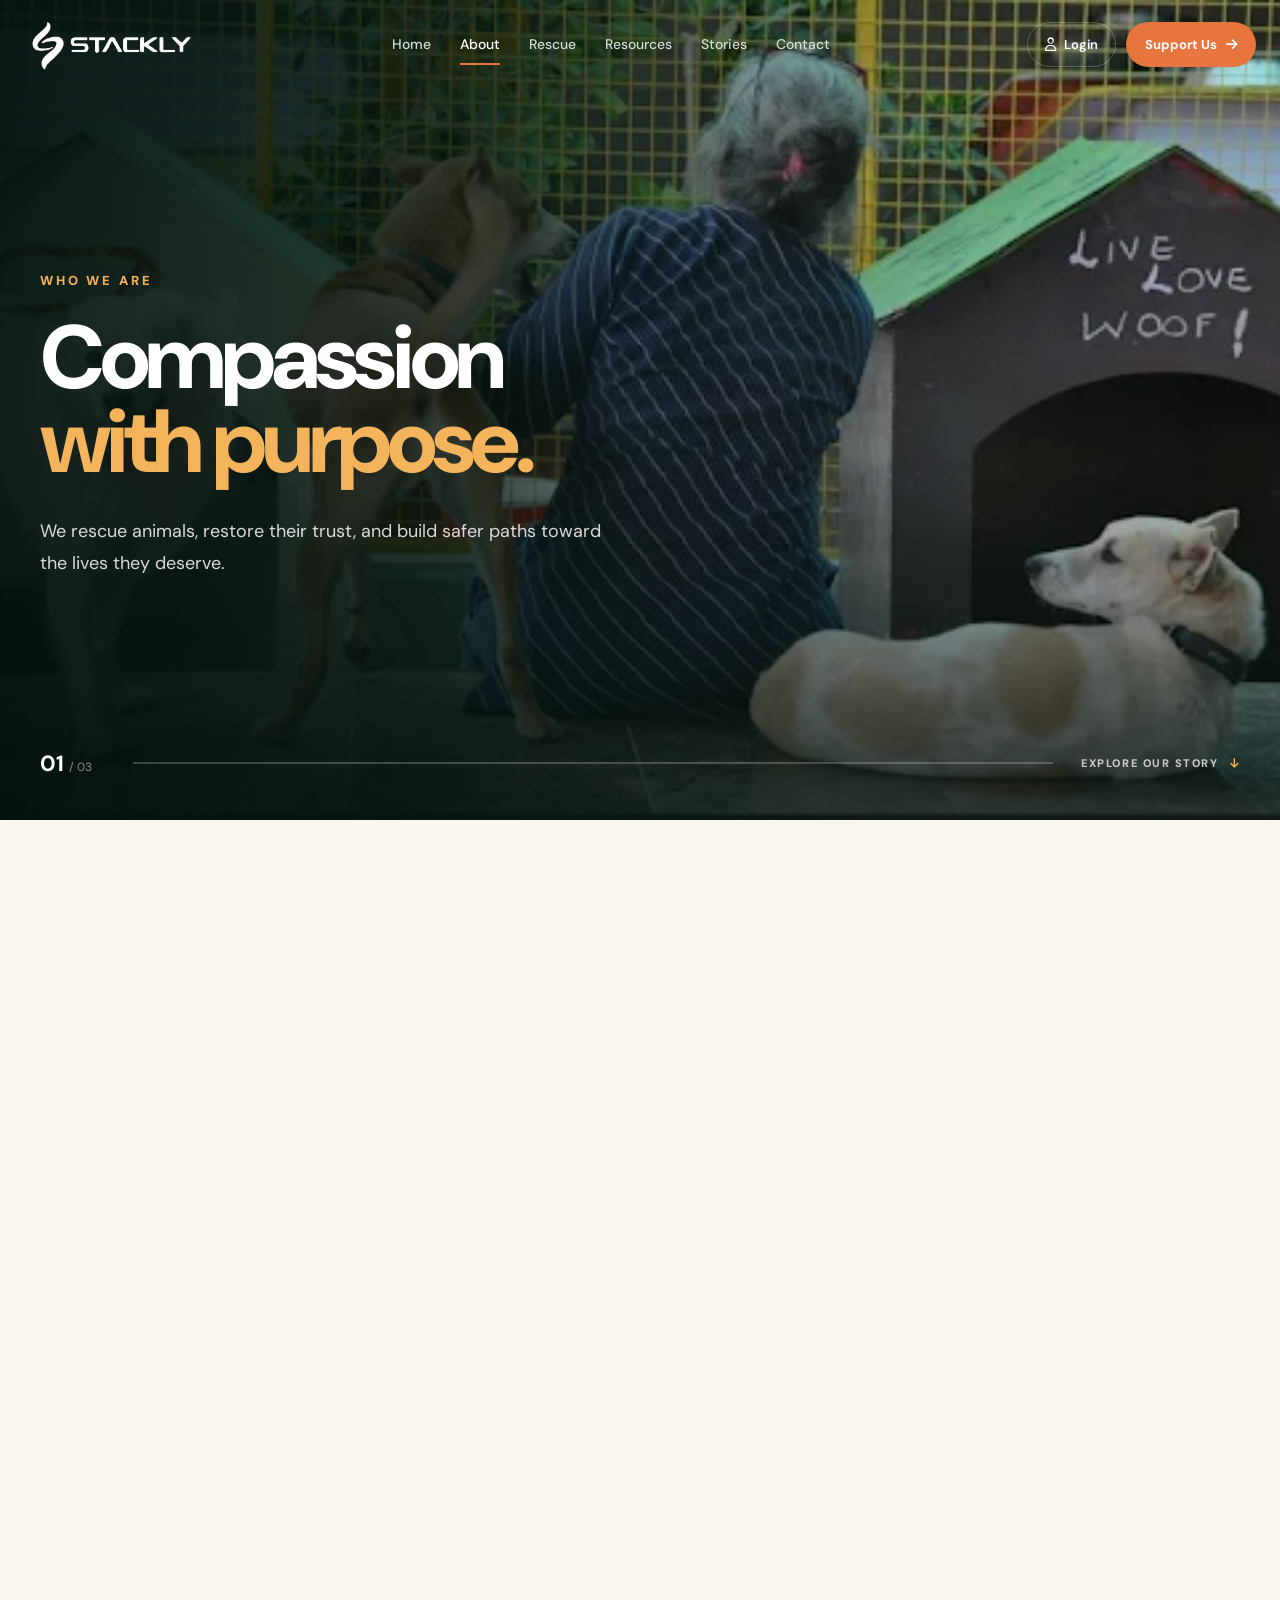
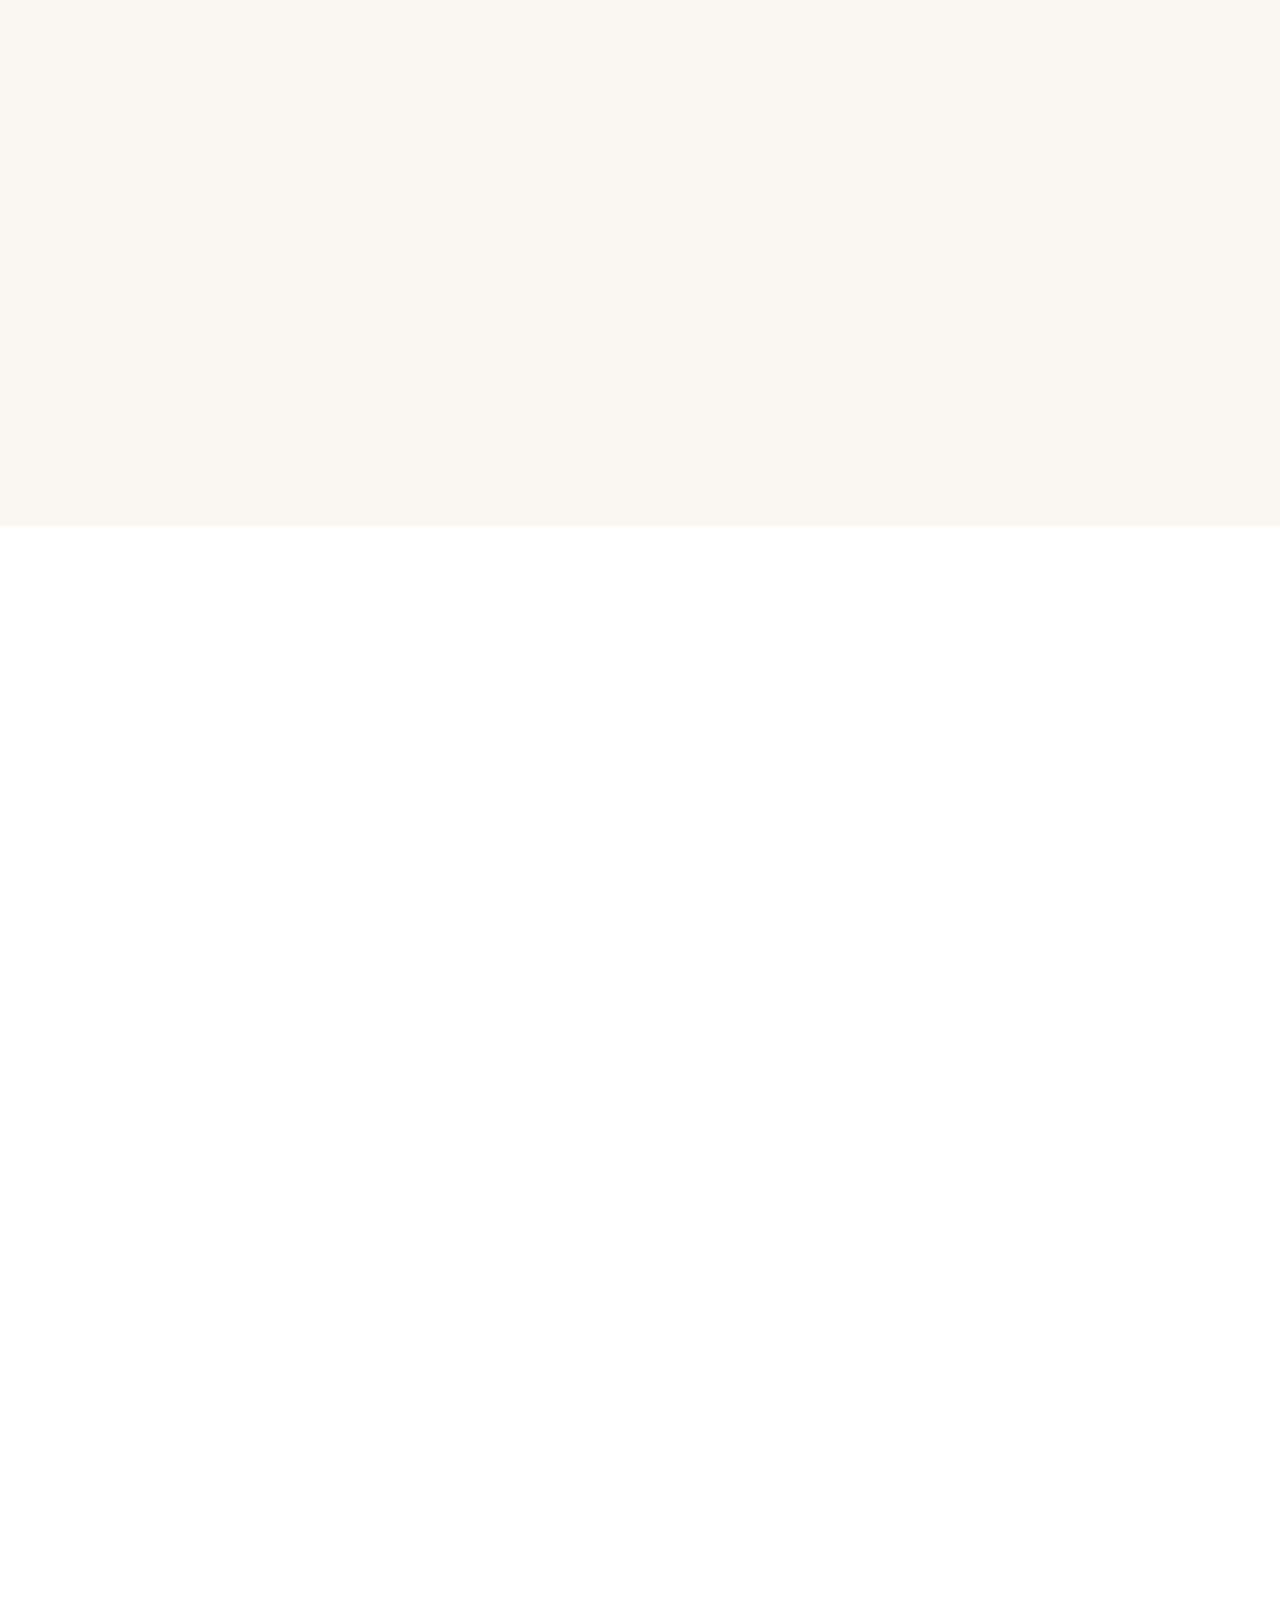
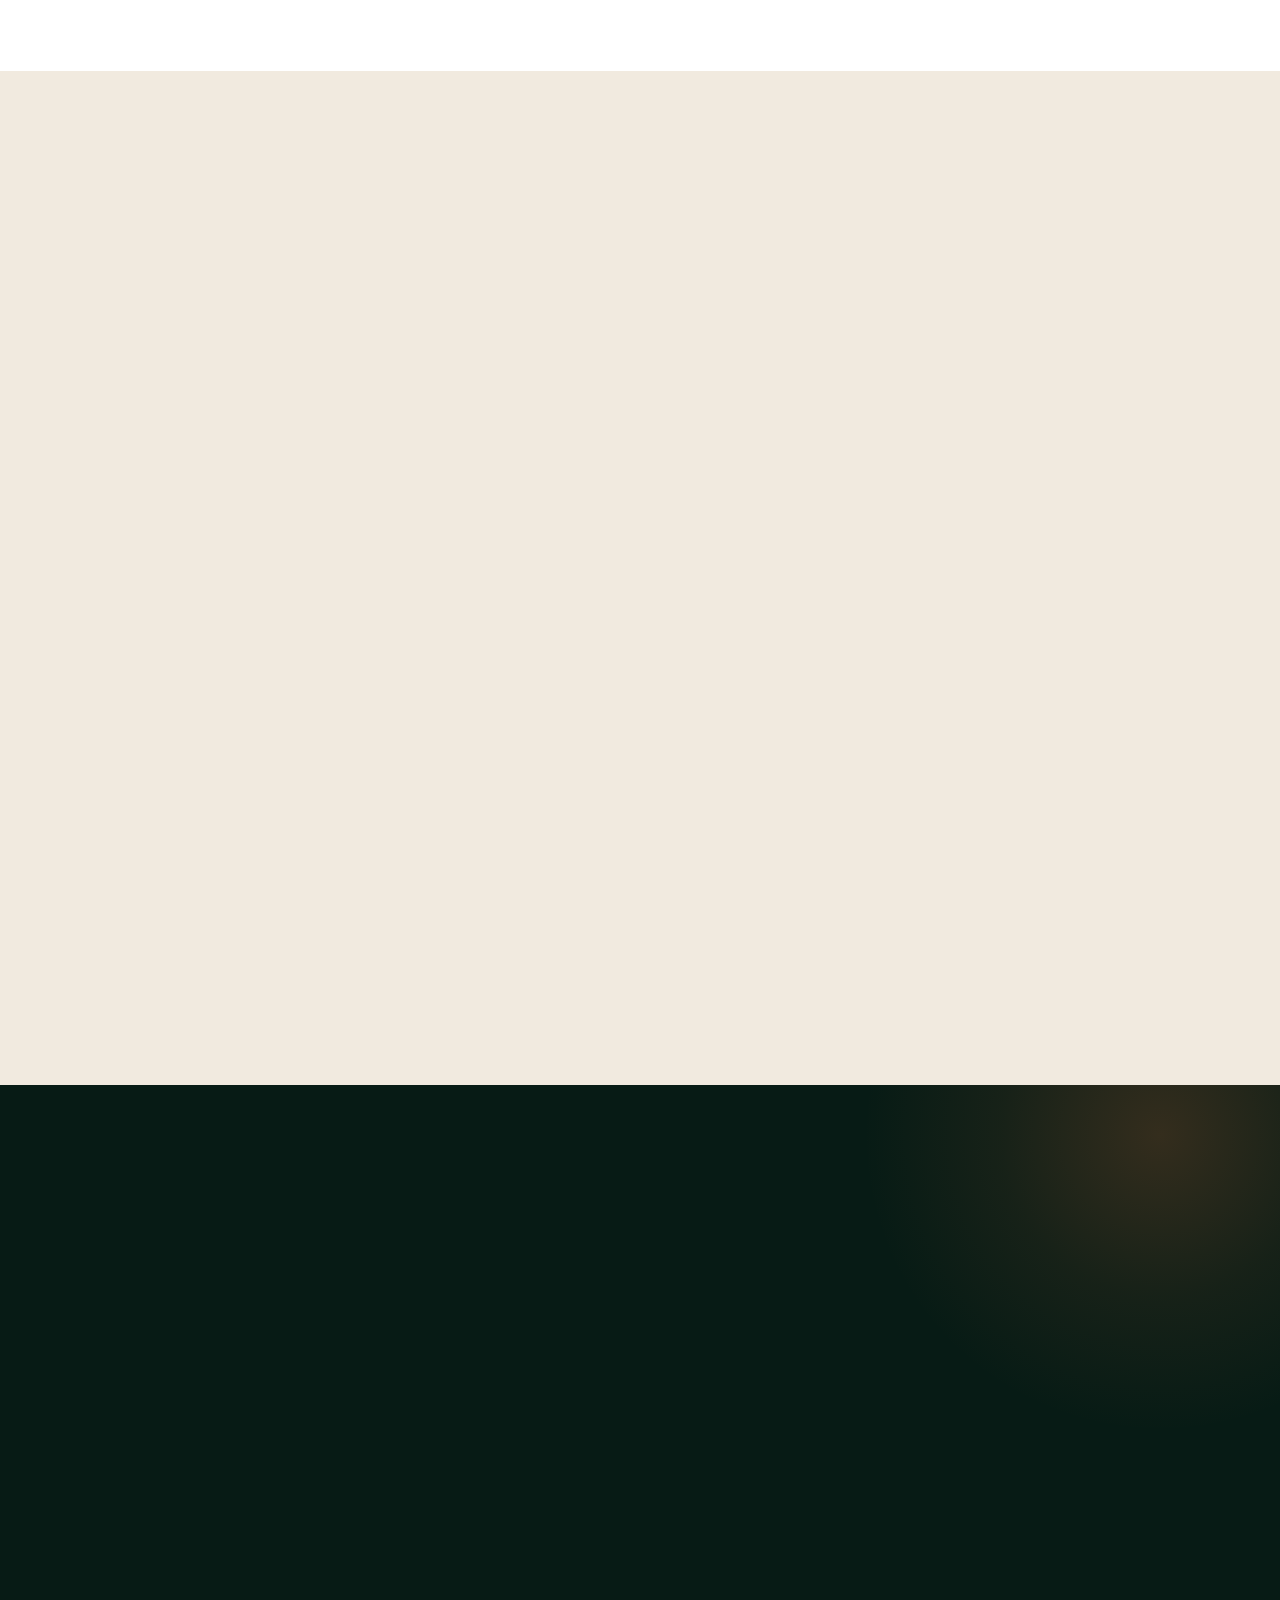
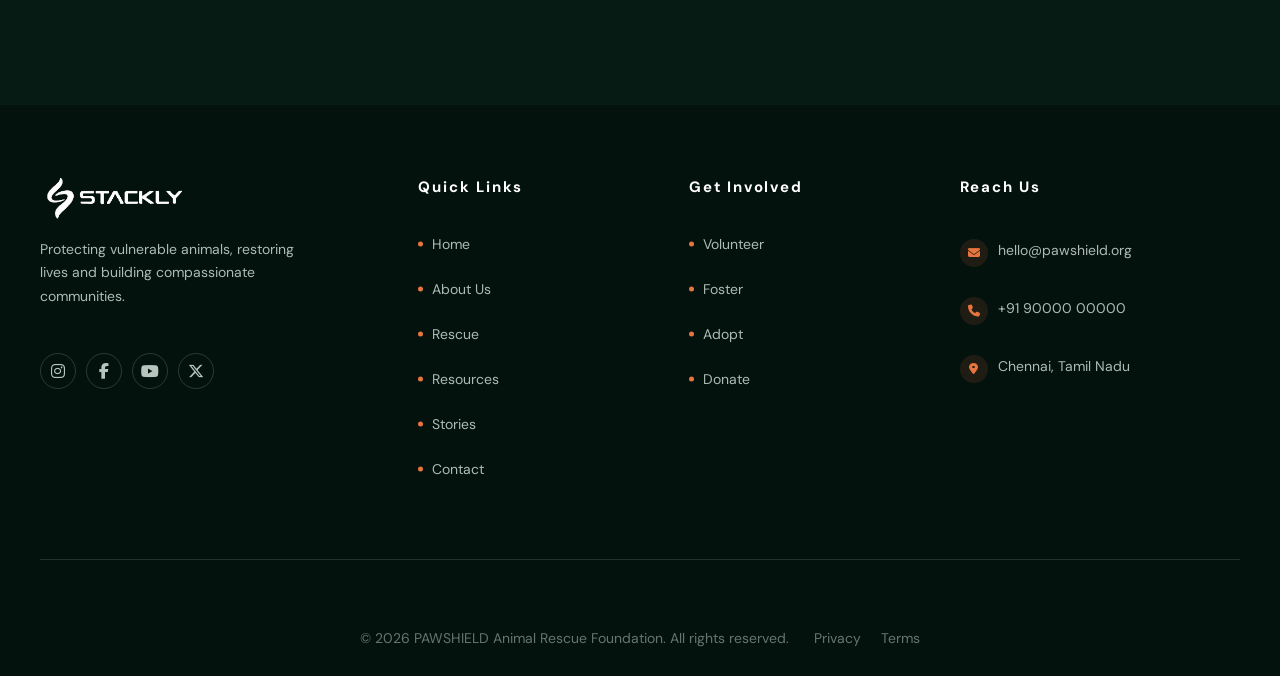
==== commit 8503a22e: "add" ====
--- a/about.html
+++ b/about.html
@@ -138,32 +138,21 @@
     </header>
 
 
-    <!-- =====================================================
-         MOBILE OVERLAY
-    ====================================================== -->
-
     <div class="mobile-overlay" id="mobileOverlay"></div>
 
-
-    <!-- =====================================================
-         MOBILE DRAWER
-    ====================================================== -->
-
     <aside class="mobile-drawer" id="mobileDrawer">
 
         <div class="drawer-top">
 
-            <a href="index.html" class="drawer-brand">
-
-                <span class="brand-mark">
-                    <i class="fa-solid fa-paw"></i>
-                </span>
-
-                <strong>
-                    WILDHEART
-                </strong>
-
-            </a>
+          <a href="index.html" class="drawer-brand">
+
+    <img 
+        src="assets/logo.webp" 
+        alt="PAWSHIELD Animal Rescue Foundation"
+        class="drawer-logo"
+    >
+
+</a>
 
             <button class="drawer-close" id="drawerClose">
                 <i class="fa-solid fa-xmark"></i>
@@ -179,13 +168,13 @@
                 Home
             </a>
 
-            <a href="about.html" class="active">
+            <a href="about.html"class="active"></a>>
                 <i class="fa-solid fa-heart"></i>
                 About
             </a>
 
             <a href="rescue.html">
-                <i class="fa-solid fa-paw"></i>
+                <i class="fa-solid fa-shield-dog"></i>
                 Rescue
             </a>
 
@@ -195,33 +184,52 @@
             </a>
 
             <a href="stories.html">
-                <i class="fa-solid fa-book"></i>
+                <i class="fa-solid fa-camera"></i>
                 Stories
             </a>
 
             <a href="contact.html">
-                <i class="fa-solid fa-envelope"></i>
+                <i class="fa-solid fa-location-dot"></i>
                 Contact
             </a>
 
         </nav>
 
+        <div class="drawer-contact">
+
+    <a href="mailto:hello@pawshield.org">
+        <i class="fa-solid fa-envelope"></i>
+        <span>hello@pawshield.org</span>
+    </a>
+
+    <a href="tel:+919000000000">
+        <i class="fa-solid fa-phone"></i>
+        <span>+91 90000 00000</span>
+    </a>
+
+    <div>
+        <i class="fa-solid fa-location-dot"></i>
+        <span>Chennai, Tamil Nadu</span>
+    </div>
+
+</div>
 
         <div class="drawer-bottom">
 
-            <button class="drawer-login" id="drawerLogin">
+            <button class="drawer-login" id="mobileLogin">
                 <i class="fa-regular fa-user"></i>
-                Login
+                Sign In
             </button>
 
-            <a href="contact.html" class="drawer-help">
-                Support Our Mission
+            <a href="#help" class="drawer-help">
+                Help an Animal
                 <i class="fa-solid fa-arrow-right"></i>
             </a>
 
         </div>
 
     </aside>
+
 
 
     <!-- =====================================================
@@ -546,7 +554,7 @@
                             the centre of every rescue decision.
                         </p>
 
-                        <a href="rescue.html">
+                        <a href="404.html">
                             Our rescue work
                             <i class="fa-solid fa-arrow-right"></i>
                         </a>
@@ -576,7 +584,7 @@
                             care and responsible adoption.
                         </p>
 
-                        <a href="resources.html">
+                        <a href="404.html">
                             Explore resources
                             <i class="fa-solid fa-arrow-right"></i>
                         </a>
@@ -606,7 +614,7 @@
                             to emergencies.
                         </p>
 
-                        <a href="contact.html">
+                        <a href="404.html">
                             Join the mission
                             <i class="fa-solid fa-arrow-right"></i>
                         </a>
@@ -636,7 +644,7 @@
                             create real impact.
                         </p>
 
-                        <a href="contact.html">
+                        <a href="404.html">
                             Talk to us
                             <i class="fa-solid fa-arrow-right"></i>
                         </a>
@@ -698,7 +706,7 @@
                             rescue possible.
                         </p>
 
-                        <a href="contact.html" class="people-link">
+                        <a href="404.html" class="people-link">
                             Become a volunteer
                             <i class="fa-solid fa-arrow-right"></i>
                         </a>
@@ -835,12 +843,12 @@
 
                     <div class="cta-actions">
 
-                        <a href="contact.html" class="btn btn-primary">
+                        <a href="404.html" class="btn btn-primary">
                             Get Involved
                             <i class="fa-solid fa-arrow-right"></i>
                         </a>
 
-                        <a href="rescue.html" class="btn btn-outline">
+                        <a href="404.html" class="btn btn-outline">
                             Explore Rescue
                             <i class="fa-solid fa-paw"></i>
                         </a>
--- a/css/style.css
+++ b/css/style.css
@@ -12017,4 +12017,487 @@
 
     }
 
+}
+
+
+
+.service-card.service-large {
+    background:
+        linear-gradient(
+            180deg,
+            rgba(7, 27, 21, 0.45),
+            rgba(7, 27, 21, 0.92)
+        ),
+        url("../assets/h8.webp") center / cover no-repeat;
+
+    position: relative;
+    overflow: hidden;
+}
+
+
+.impact-copy h2 {
+    color: #fbf7f7;
+}
+
+
+.story-content h3 {
+    color: #ffffff;
+}
+
+
+.footer-column > a {
+    position: relative;
+    padding-left: 14px;
+}
+
+.footer-column > a::before {
+    content: "";
+    position: absolute;
+    left: 0;
+    top: 50%;
+    width: 5px;
+    height: 5px;
+    border-radius: 50%;
+    background: #e8753d;
+    transform: translateY(-50%);
+}
+
+
+
+.footer-subscribe {
+    display: flex;
+    margin-top: 18px;
+}
+
+.footer-subscribe input {
+    width: 100%;
+    padding: 11px 13px;
+    border: 1px solid rgba(255, 255, 255, 0.15);
+    background: rgba(255, 255, 255, 0.05);
+    color: #fff;
+    outline: none;
+}
+
+.footer-subscribe input::placeholder {
+    color: rgba(255, 255, 255, 0.5);
+}
+
+.footer-subscribe button {
+    padding: 11px 16px;
+    border: none;
+    background: #e8753d;
+    color: #fff;
+    cursor: pointer;
+    white-space: nowrap;
+}
+
+
+.footer-bottom {
+    display: flex;
+    align-items: center;
+    justify-content: center;
+    gap: 28px;
+    text-align: center;
+    padding-top: 22px;
+    margin-top: 30px;
+    border-top: 1px solid rgba(255, 255, 255, 0.12);
+}
+
+.footer-bottom > span {
+    font-size: 14px;
+    opacity: 0.75;
+}
+
+.footer-bottom > div {
+    display: flex;
+    align-items: center;
+    gap: 22px;
+}
+
+.footer-bottom a {
+    font-size: 14px;
+    color: inherit;
+    text-decoration: none;
+    opacity: 0.75;
+}
+
+
+/* ================================
+   FOOTER ALIGNMENT
+================================ */
+
+.site-footer {
+    width: 100%;
+    padding: 70px 0 25px;
+}
+
+.site-footer .container {
+    width: 100%;
+    max-width: 1200px;
+    margin: 0 auto;
+}
+
+.footer-main {
+    display: grid;
+    grid-template-columns: 1.5fr 1fr 1fr 1.3fr;
+    gap: 55px;
+    align-items: start;
+}
+
+
+/* BRAND */
+
+.footer-brand {
+    display: flex;
+    flex-direction: column;
+    align-items: flex-start;
+}
+
+.footer-logo {
+    width: 145px;
+    height: auto;
+    display: block;
+    object-fit: contain;
+    margin-bottom: 18px;
+}
+
+.footer-brand p {
+    max-width: 280px;
+    margin: 0 0 20px;
+    font-size: 14px;
+    line-height: 1.7;
+}
+
+
+/* SOCIAL */
+
+.social-links {
+    display: flex;
+    align-items: center;
+    gap: 10px;
+}
+
+.social-links a {
+    width: 36px;
+    height: 36px;
+    display: flex;
+    align-items: center;
+    justify-content: center;
+    border-radius: 50%;
+    text-decoration: none;
+}
+
+
+/* FOOTER COLUMNS */
+
+.footer-column {
+    display: flex;
+    flex-direction: column;
+    align-items: flex-start;
+}
+
+.footer-column h4 {
+    margin: 0 0 20px;
+    font-size: 15px;
+    font-weight: 700;
+}
+
+.footer-column > a {
+    position: relative;
+    padding-left: 14px;
+    margin-bottom: 11px;
+    font-size: 14px;
+    text-decoration: none;
+    line-height: 1.5;
+}
+
+.footer-column > a::before {
+    content: "";
+    position: absolute;
+    left: 0;
+    top: 50%;
+    width: 5px;
+    height: 5px;
+    border-radius: 50%;
+    background: #e8753d;
+    transform: translateY(-50%);
+}
+
+
+/* REACH US */
+
+.footer-contact p {
+    display: flex;
+    align-items: center;
+    gap: 10px;
+    margin: 0 0 12px;
+    font-size: 14px;
+    line-height: 1.5;
+}
+
+.footer-contact p i {
+    width: 28px;
+    height: 28px;
+    min-width: 28px;
+    display: flex;
+    align-items: center;
+    justify-content: center;
+    border-radius: 50%;
+    background: rgba(232, 117, 61, 0.12);
+    color: #e8753d;
+    font-size: 12px;
+}
+
+
+/* SUBSCRIBE */
+
+.footer-subscribe {
+    width: 100%;
+    display: flex;
+    align-items: stretch;
+    margin-top: 12px;
+}
+
+.footer-subscribe input {
+    width: 100%;
+    min-width: 0;
+    height: 42px;
+    padding: 0 12px;
+    border: 1px solid rgba(255, 255, 255, 0.15);
+    border-right: none;
+    outline: none;
+    background: rgba(255, 255, 255, 0.05);
+    color: #fff;
+    font-size: 13px;
+}
+
+.footer-subscribe input::placeholder {
+    color: rgba(255, 255, 255, 0.5);
+}
+
+.footer-subscribe button {
+    height: 42px;
+    padding: 0 15px;
+    border: none;
+    background: #e8753d;
+    color: #fff;
+    font-size: 13px;
+    font-weight: 600;
+    cursor: pointer;
+    white-space: nowrap;
+}
+
+
+/* ================================
+   FOOTER BOTTOM
+================================ */
+
+.footer-bottom {
+    width: 100%;
+    display: flex;
+    align-items: center;
+    justify-content: center;
+    gap: 28px;
+    margin-top: 45px;
+    padding-top: 22px;
+    border-top: 1px solid rgba(255, 255, 255, 0.12);
+    text-align: center;
+}
+
+.footer-bottom > span {
+    font-size: 14px;
+    line-height: 1.5;
+    opacity: 0.75;
+}
+
+.footer-bottom > div {
+    display: flex;
+    align-items: center;
+    gap: 22px;
+}
+
+.footer-bottom a {
+    font-size: 14px;
+    text-decoration: none;
+    color: inherit;
+    opacity: 0.75;
+    transition: 0.3s ease;
+}
+
+.footer-bottom a:hover {
+    opacity: 1;
+    color: #e8753d;
+}
+
+
+/* ================================
+   TABLET
+================================ */
+
+@media (max-width: 900px) {
+
+    .footer-main {
+        grid-template-columns: 1.2fr 1fr 1fr;
+        gap: 40px;
+    }
+
+    .footer-contact {
+        grid-column: 1 / -1;
+    }
+
+    .footer-subscribe {
+        max-width: 380px;
+    }
+}
+
+
+/* ================================
+   MOBILE
+================================ */
+
+@media (max-width: 600px) {
+
+    .site-footer {
+        padding: 50px 0 22px;
+    }
+
+    .site-footer .container {
+        padding: 0 20px;
+    }
+
+    .footer-main {
+        grid-template-columns: 1fr;
+        gap: 32px;
+    }
+
+    .footer-brand,
+    .footer-column {
+        align-items: flex-start;
+    }
+
+    .footer-logo {
+        width: 130px;
+    }
+
+    .footer-brand p {
+        max-width: 100%;
+    }
+
+    .footer-contact {
+        grid-column: auto;
+    }
+
+    .footer-subscribe {
+        max-width: 100%;
+    }
+
+    .footer-bottom {
+        flex-direction: column;
+        gap: 12px;
+        margin-top: 35px;
+    }
+
+    .footer-bottom > span {
+        font-size: 13px;
+    }
+
+    .footer-bottom a {
+        font-size: 13px;
+    }
+}
+
+
+
+
+.footer-bottom {
+    width: 100% !important;
+    display: flex !important;
+    flex-direction: row !important;
+    justify-content: center !important;
+    align-items: center !important;
+    gap: 25px !important;
+    text-align: center !important;
+}
+
+.footer-bottom > span {
+    margin: 0 !important;
+    white-space: nowrap;
+}
+
+.footer-bottom > div {
+    display: flex !important;
+    flex-direction: row !important;
+    align-items: center !important;
+    gap: 20px !important;
+}
+
+.footer-bottom a {
+    white-space: nowrap;
+}
+
+
+
+.footer-bottom {
+    border-top: none !important;
+}
+
+
+.story-intro p {
+    color: #000000 !important;
+}
+
+
+.story-content h3,
+.story-content p {
+    color: #000000 !important;
+}
+
+
+
+.drawer-contact {
+    display: flex;
+    flex-direction: column;
+    align-items: flex-start;
+    gap: 14px;
+}
+
+.drawer-contact a,
+.drawer-contact div {
+    width: 100%;
+    display: flex;
+    align-items: center;
+    gap: 12px;
+    color: #ffffff !important;
+    font-size: 15px !important;
+    line-height: 1.4;
+}
+
+.drawer-contact i {
+    width: 30px;
+    height: 30px;
+    min-width: 30px;
+    display: flex;
+    align-items: center;
+    justify-content: center;
+    text-align: center;
+}
+
+.drawer-contact span {
+    flex: 1;
+    color: #ffffff !important;
+}
+
+
+
+.drawer-brand {
+    display: flex;
+    align-items: center;
+    text-decoration: none;
+}
+
+.drawer-logo {
+    width: 145px;
+    height: auto;
+    display: block;
+    object-fit: contain;
 }
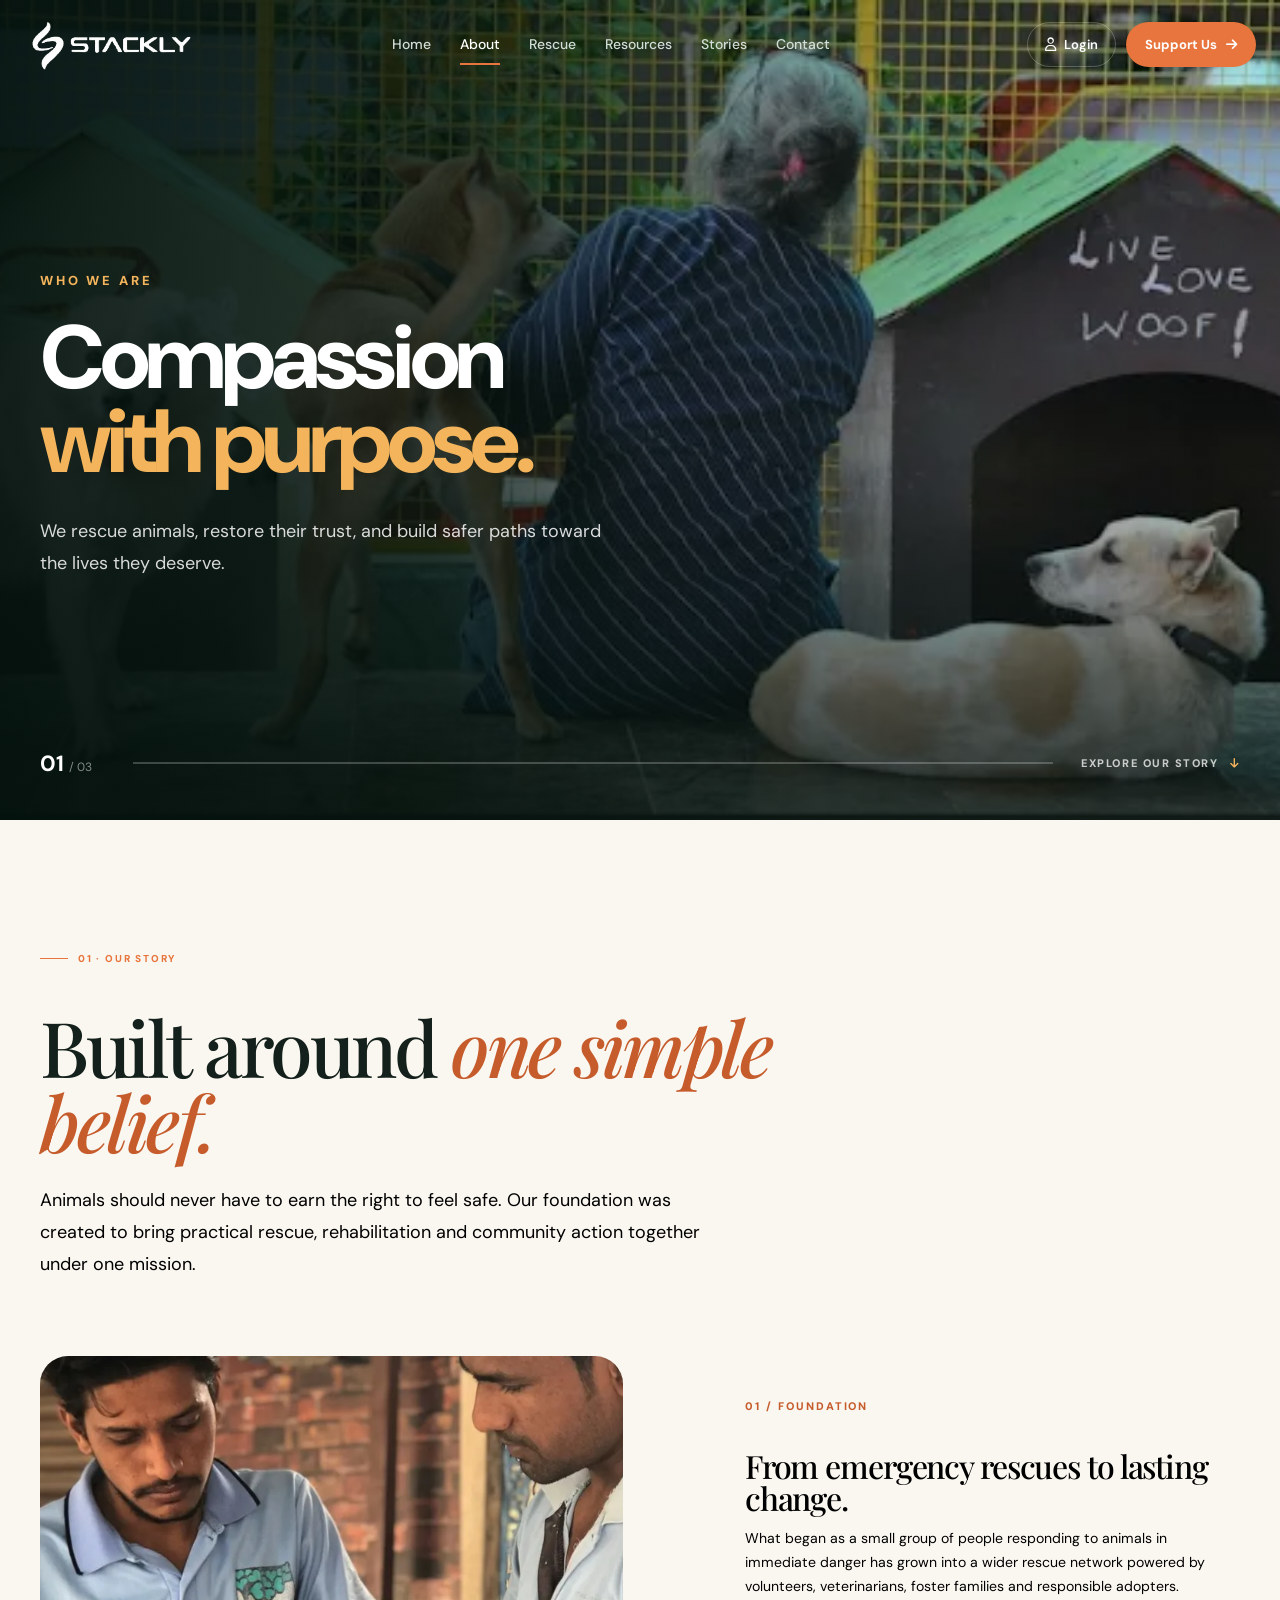
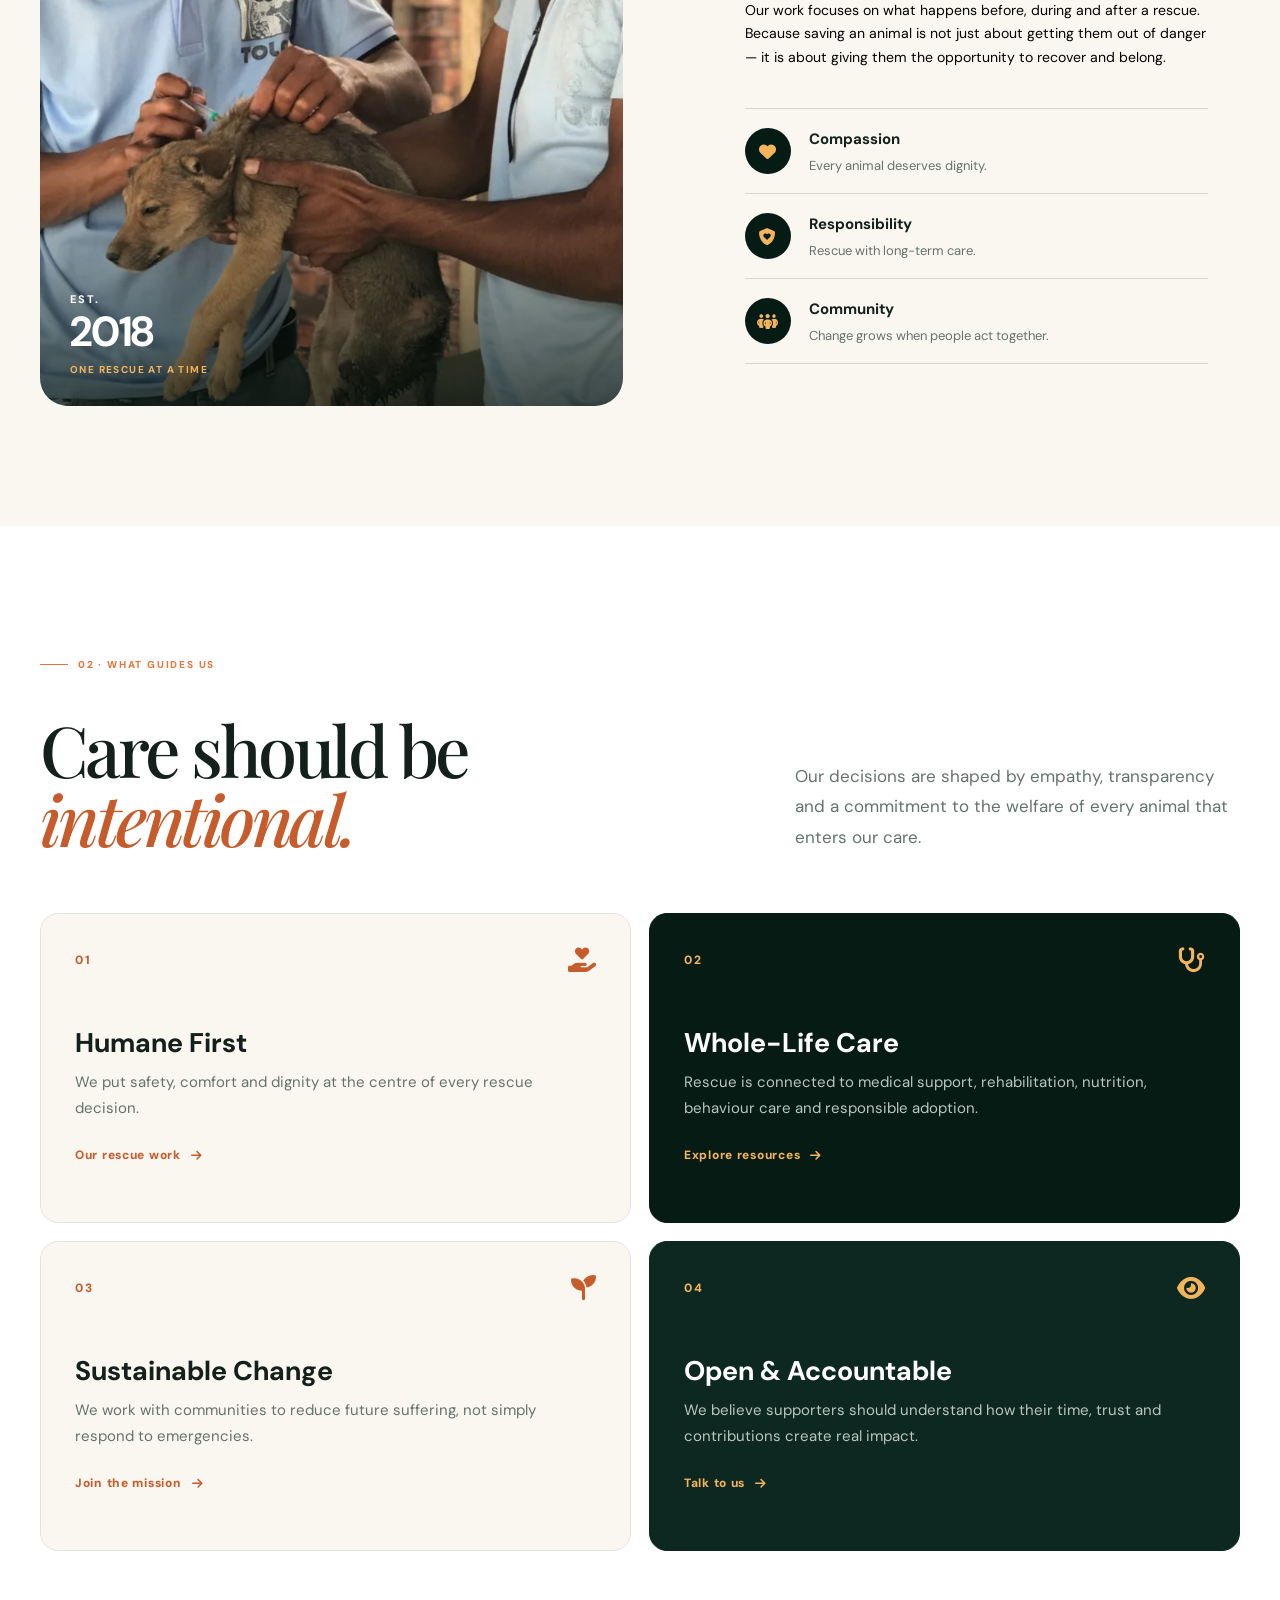
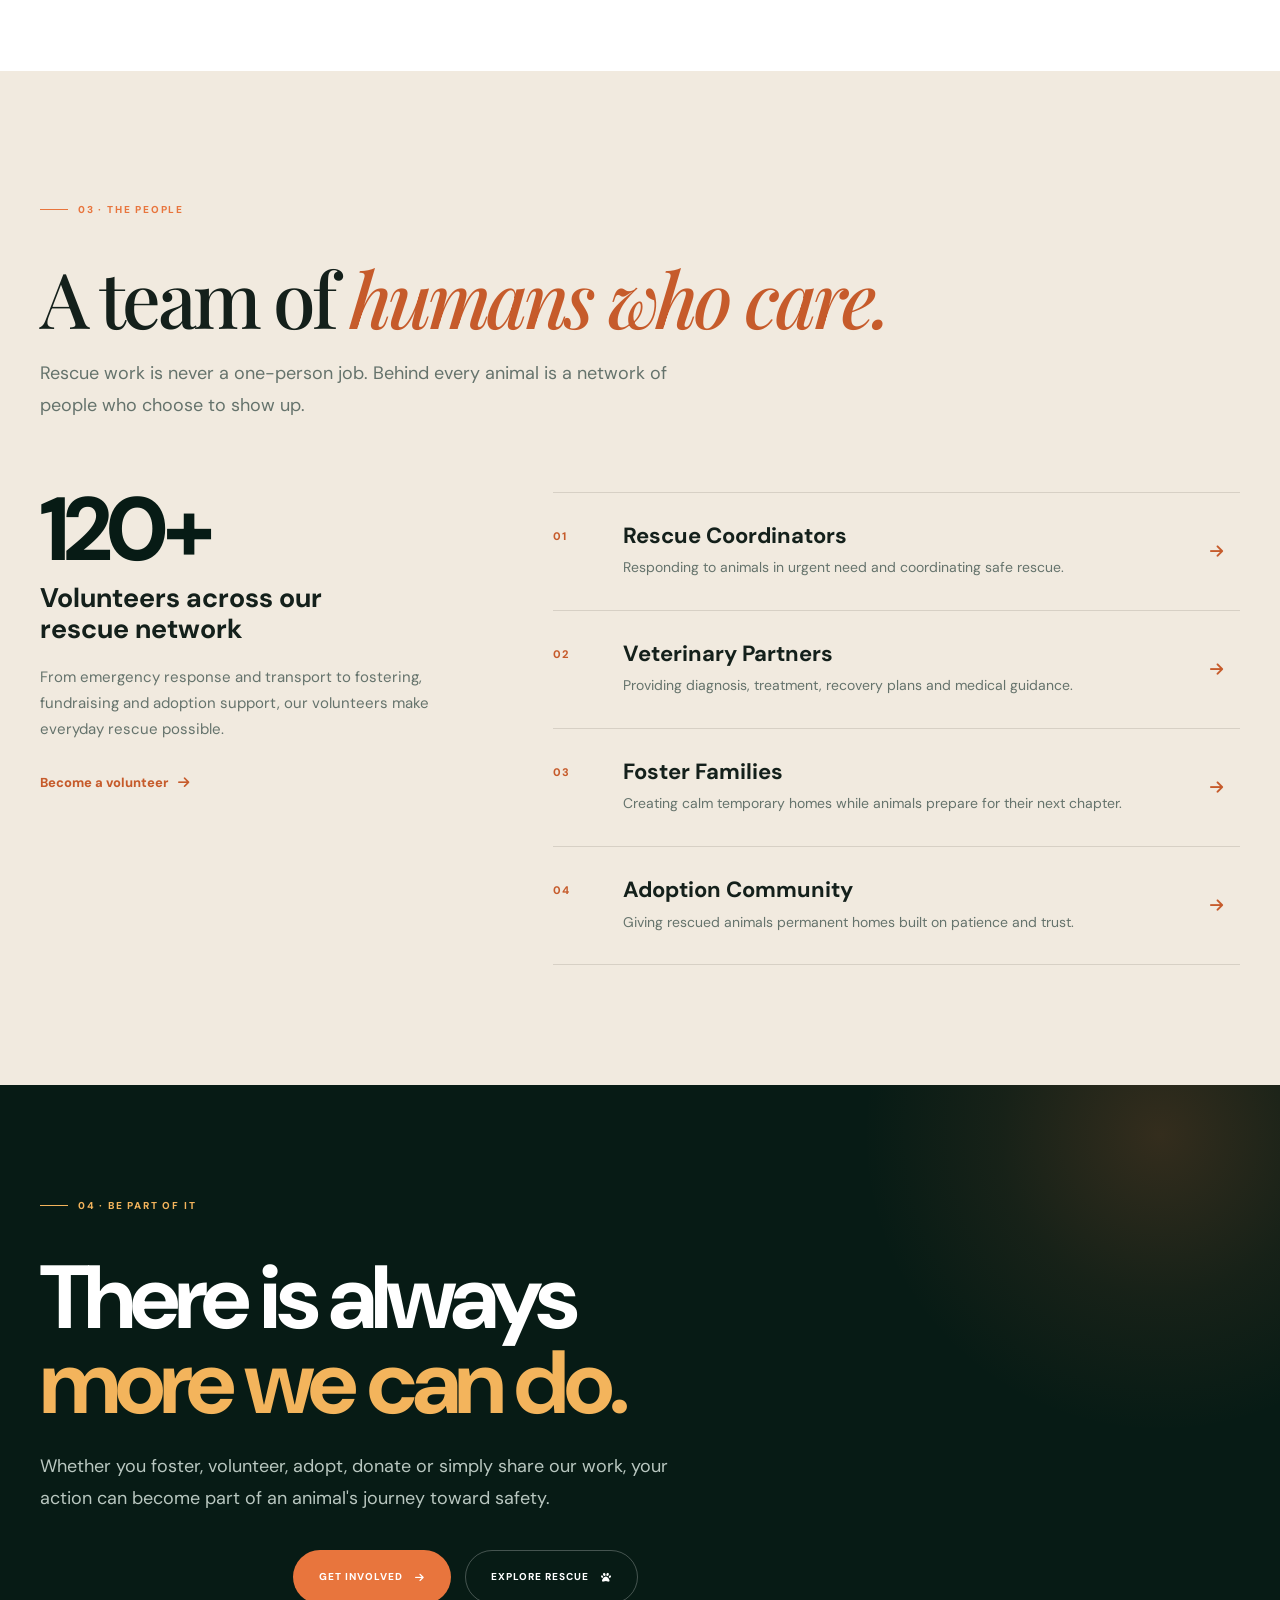
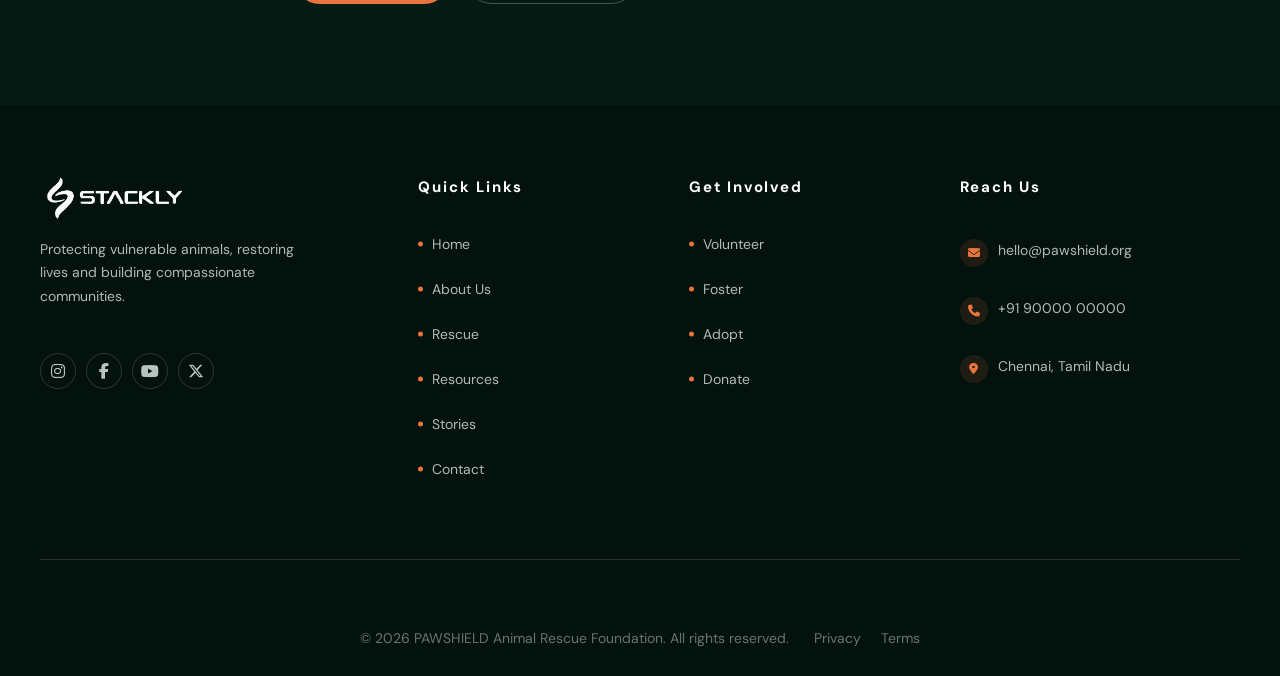
==== commit c7fd2340: "add" ====
--- a/about.html
+++ b/about.html
@@ -124,7 +124,7 @@
 
             <!-- Mobile Menu -->
 
-            <button class="mobile-menu-btn" id="mobileMenuBtn"
+            <button class="mobile-menu-btn" id="menuToggle"
                 aria-label="Open navigation">
 
                 <span></span>
@@ -138,13 +138,22 @@
     </header>
 
 
+    <!-- =====================================================
+         MOBILE OVERLAY
+    ====================================================== -->
+
     <div class="mobile-overlay" id="mobileOverlay"></div>
 
+
+    <!-- =====================================================
+         MOBILE DRAWER
+    ====================================================== -->
+
     <aside class="mobile-drawer" id="mobileDrawer">
 
         <div class="drawer-top">
 
-          <a href="index.html" class="drawer-brand">
+           <a href="index.html" class="drawer-brand">
 
     <img 
         src="assets/logo.webp" 
@@ -168,13 +177,13 @@
                 Home
             </a>
 
-            <a href="about.html"class="active"></a>>
+            <a href="about.html" class="active">
                 <i class="fa-solid fa-heart"></i>
                 About
             </a>
 
             <a href="rescue.html">
-                <i class="fa-solid fa-shield-dog"></i>
+                <i class="fa-solid fa-paw"></i>
                 Rescue
             </a>
 
@@ -184,52 +193,33 @@
             </a>
 
             <a href="stories.html">
-                <i class="fa-solid fa-camera"></i>
+                <i class="fa-solid fa-book"></i>
                 Stories
             </a>
 
             <a href="contact.html">
-                <i class="fa-solid fa-location-dot"></i>
+                <i class="fa-solid fa-envelope"></i>
                 Contact
             </a>
 
         </nav>
 
-        <div class="drawer-contact">
-
-    <a href="mailto:hello@pawshield.org">
-        <i class="fa-solid fa-envelope"></i>
-        <span>hello@pawshield.org</span>
-    </a>
-
-    <a href="tel:+919000000000">
-        <i class="fa-solid fa-phone"></i>
-        <span>+91 90000 00000</span>
-    </a>
-
-    <div>
-        <i class="fa-solid fa-location-dot"></i>
-        <span>Chennai, Tamil Nadu</span>
-    </div>
-
-</div>
 
         <div class="drawer-bottom">
 
-            <button class="drawer-login" id="mobileLogin">
+            <button class="drawer-login" id="drawerLogin">
                 <i class="fa-regular fa-user"></i>
-                Sign In
+                Login
             </button>
 
-            <a href="#help" class="drawer-help">
-                Help an Animal
+            <a href="contact.html" class="drawer-help">
+                Support Our Mission
                 <i class="fa-solid fa-arrow-right"></i>
             </a>
 
         </div>
 
     </aside>
-
 
 
     <!-- =====================================================
@@ -1196,75 +1186,7 @@
 
 
 
-        /* MOBILE MENU */
-
-        const mobileMenuBtn =
-            document.getElementById("mobileMenuBtn");
-
-        const drawerClose =
-            document.getElementById("drawerClose");
-
-        const mobileOverlay =
-            document.getElementById("mobileOverlay");
-
-        const drawerLogin =
-            document.getElementById("drawerLogin");
-
-
-        function openMobileMenu() {
-
-            document.body.classList.add("nav-open");
-
-        }
-
-
-        function closeMobileMenu() {
-
-            document.body.classList.remove("nav-open");
-
-        }
-
-
-        mobileMenuBtn.addEventListener(
-            "click",
-            openMobileMenu
-        );
-
-        drawerClose.addEventListener(
-            "click",
-            closeMobileMenu
-        );
-
-        mobileOverlay.addEventListener(
-            "click",
-            closeMobileMenu
-        );
-
-
-        document.querySelectorAll(".mobile-nav a")
-            .forEach(link => {
-
-                link.addEventListener(
-                    "click",
-                    closeMobileMenu
-                );
-
-            });
-
-
-        document.addEventListener("keydown", e => {
-
-            if (e.key === "Escape") {
-
-                closeMobileMenu();
-
-                closeAuth();
-
-            }
-
-        });
-
-
+        
 
         /* HERO SLIDER */
 
@@ -1348,16 +1270,6 @@
         openLogin.addEventListener(
             "click",
             openAuth
-        );
-
-        drawerLogin.addEventListener(
-            "click",
-            () => {
-
-                closeMobileMenu();
-                openAuth();
-
-            }
         );
 
         closeLogin.addEventListener(
@@ -1474,6 +1386,7 @@
         });
 
     </script>
+    <script src="js/main.js"></script>
 
 </body>
 
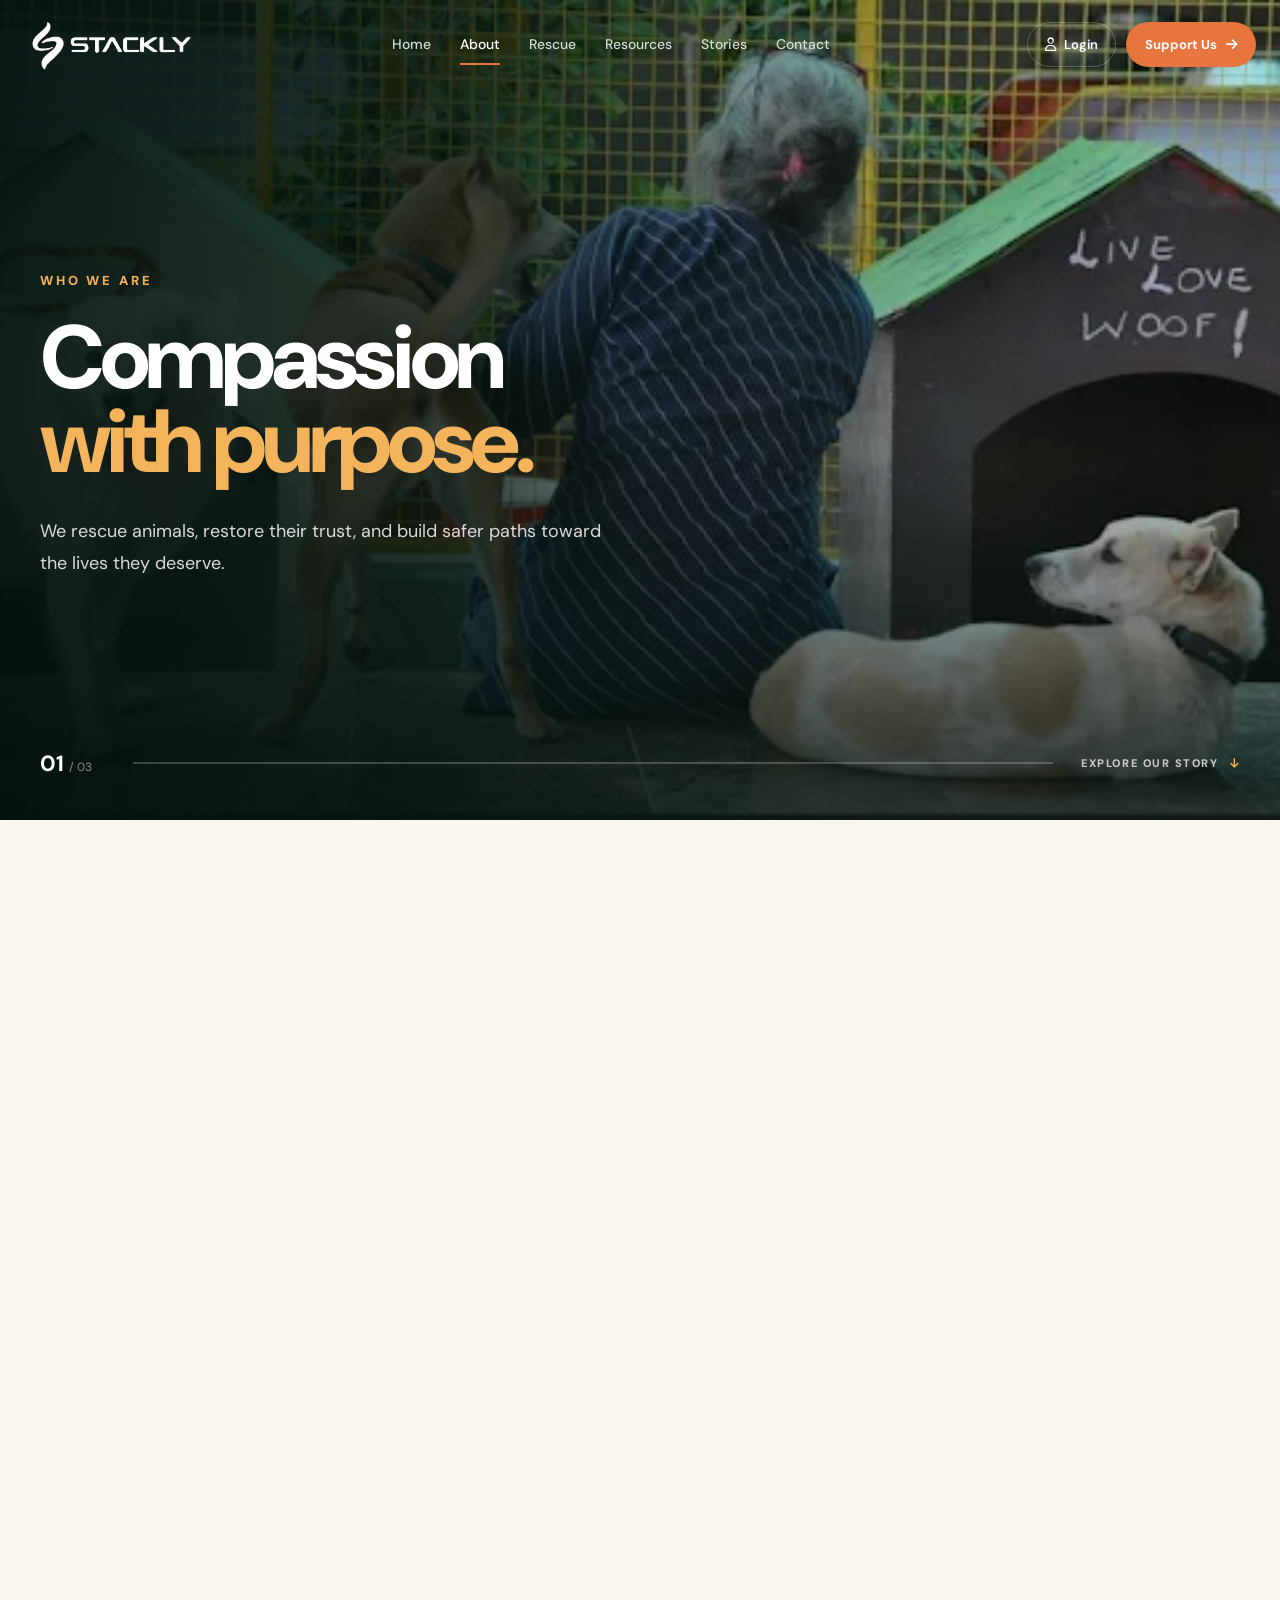
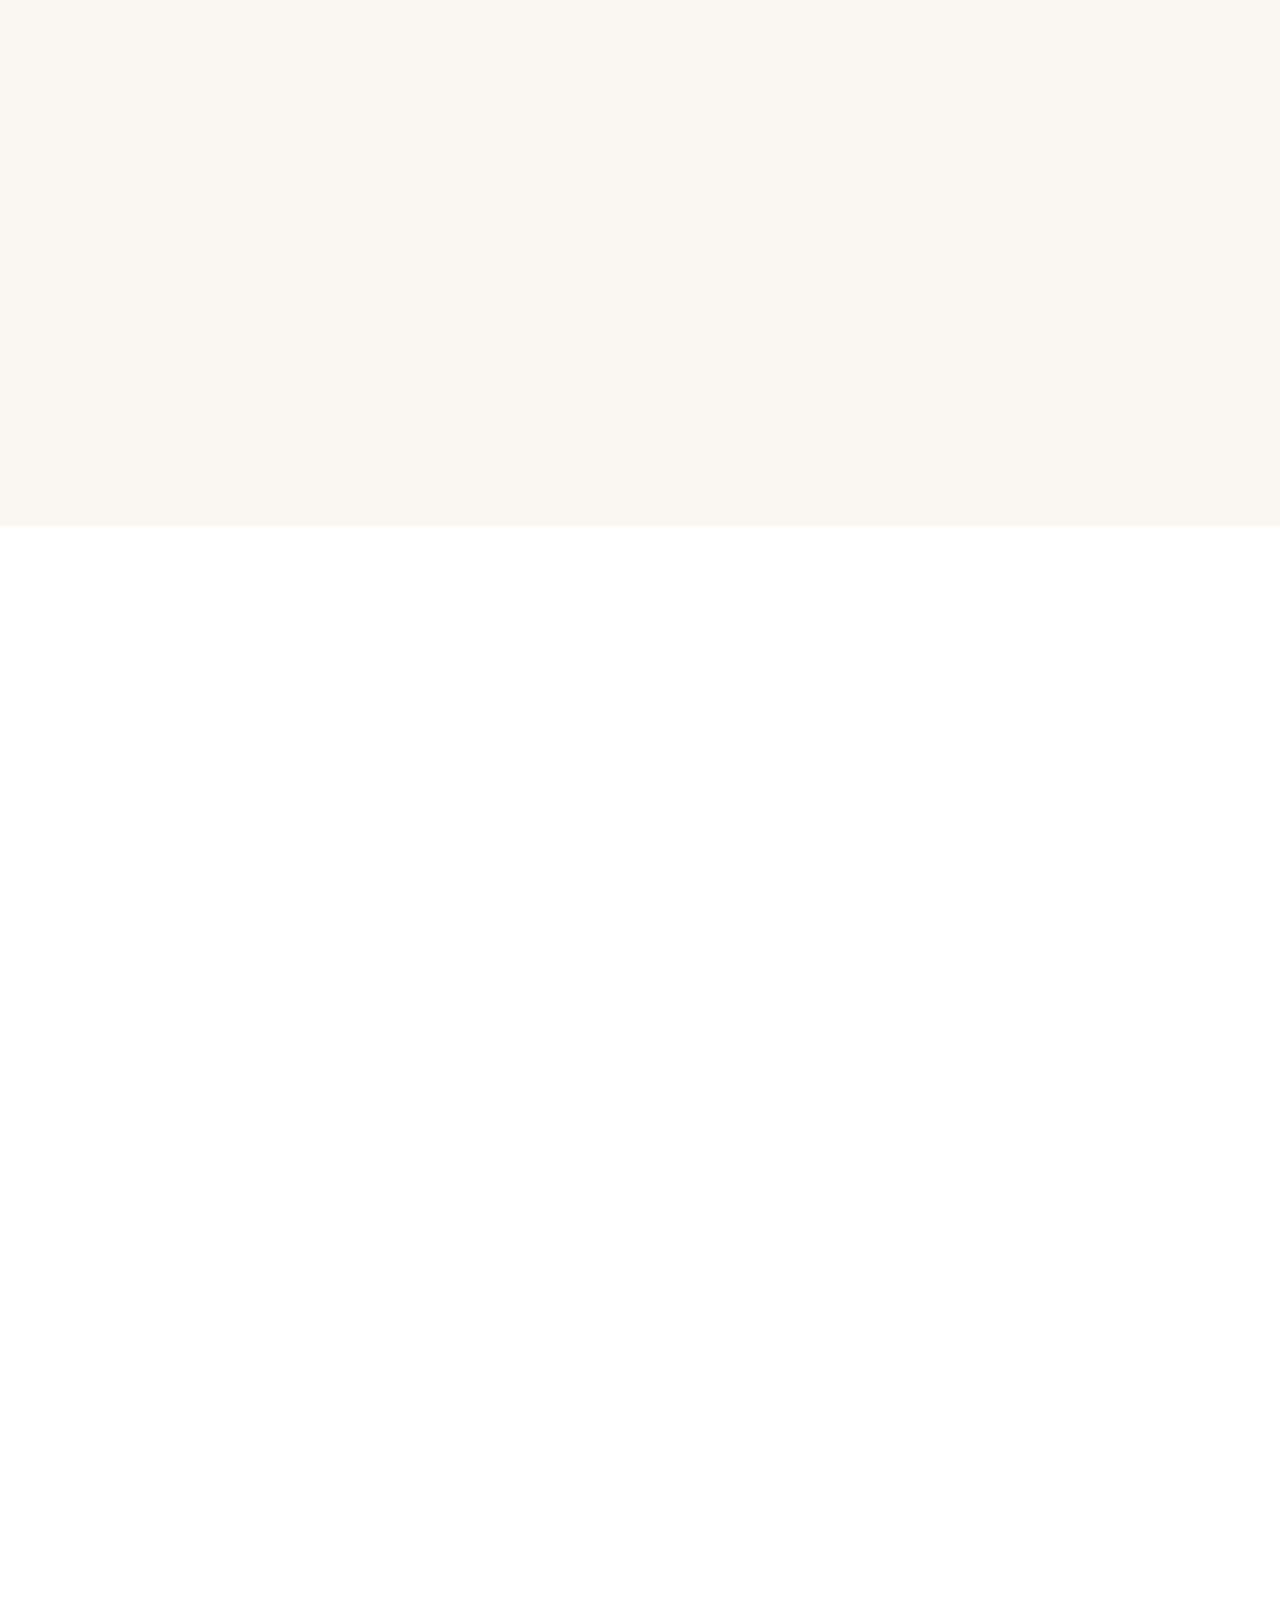
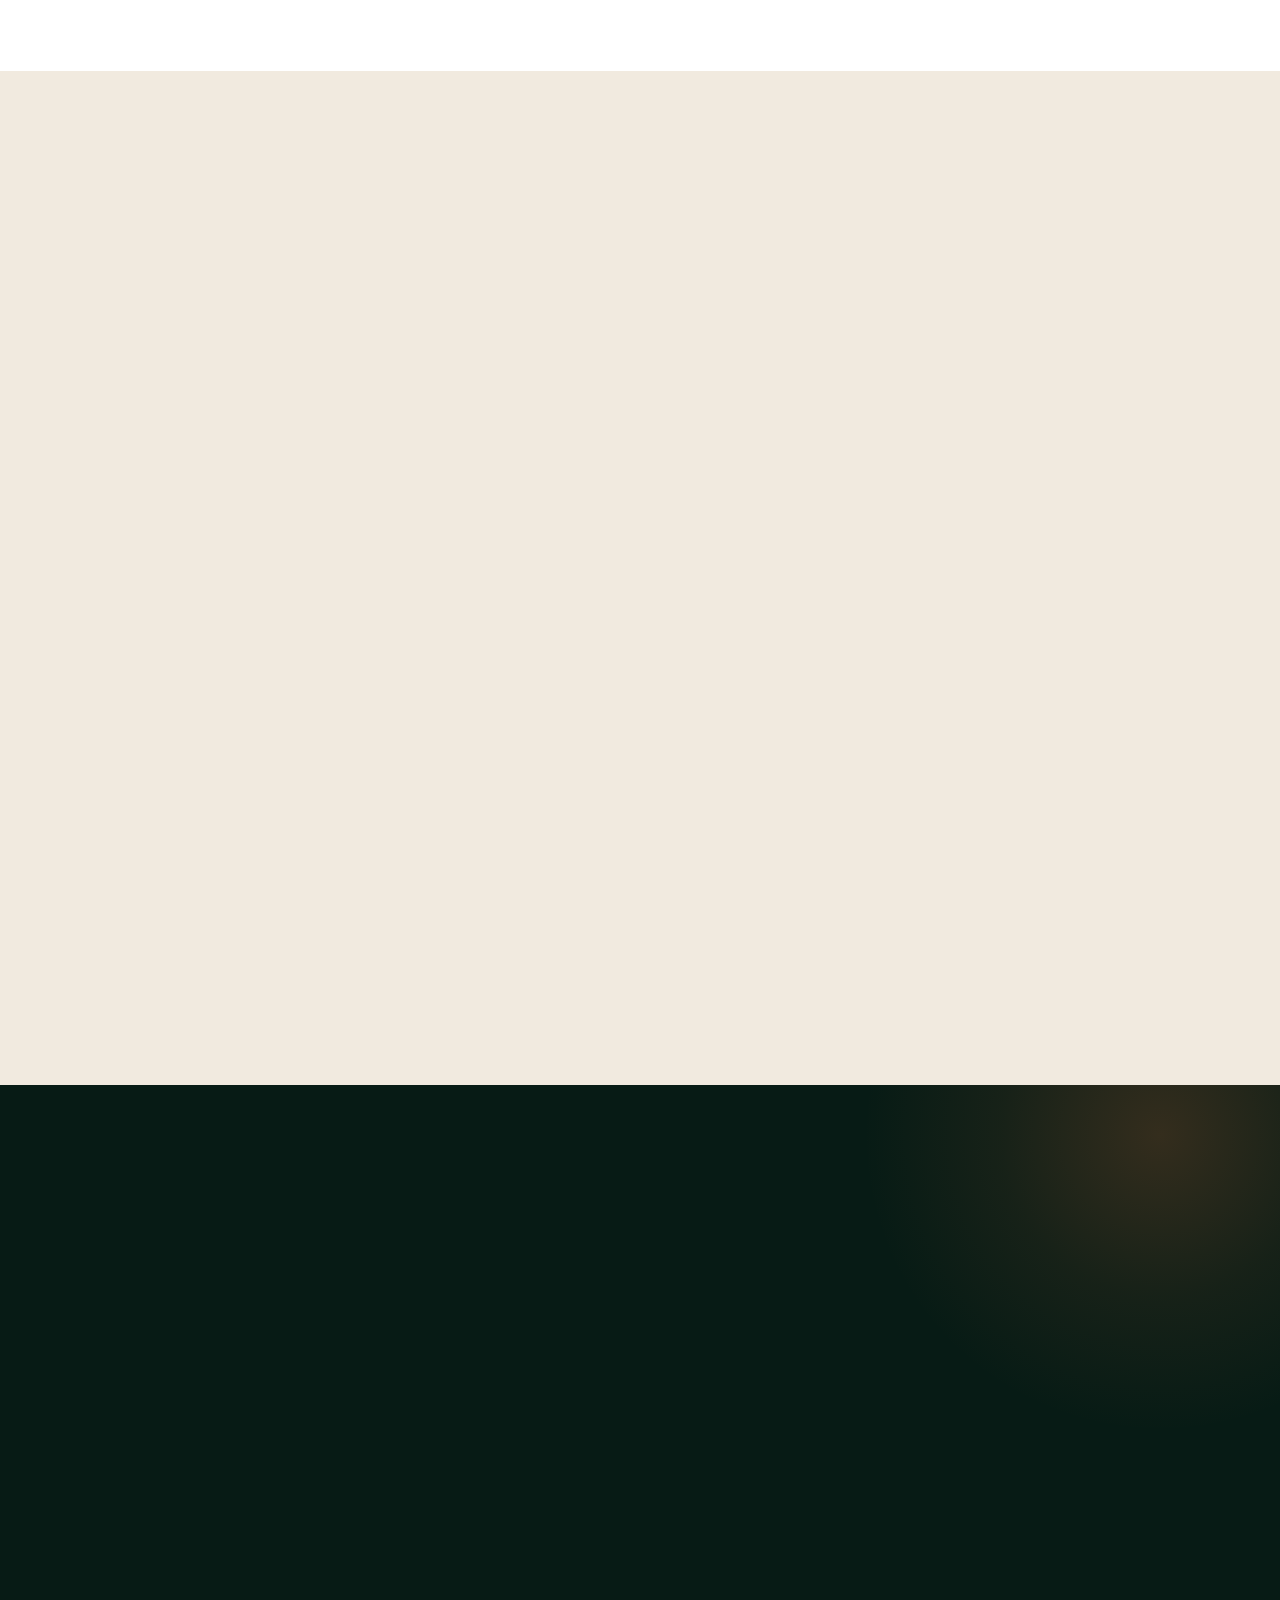
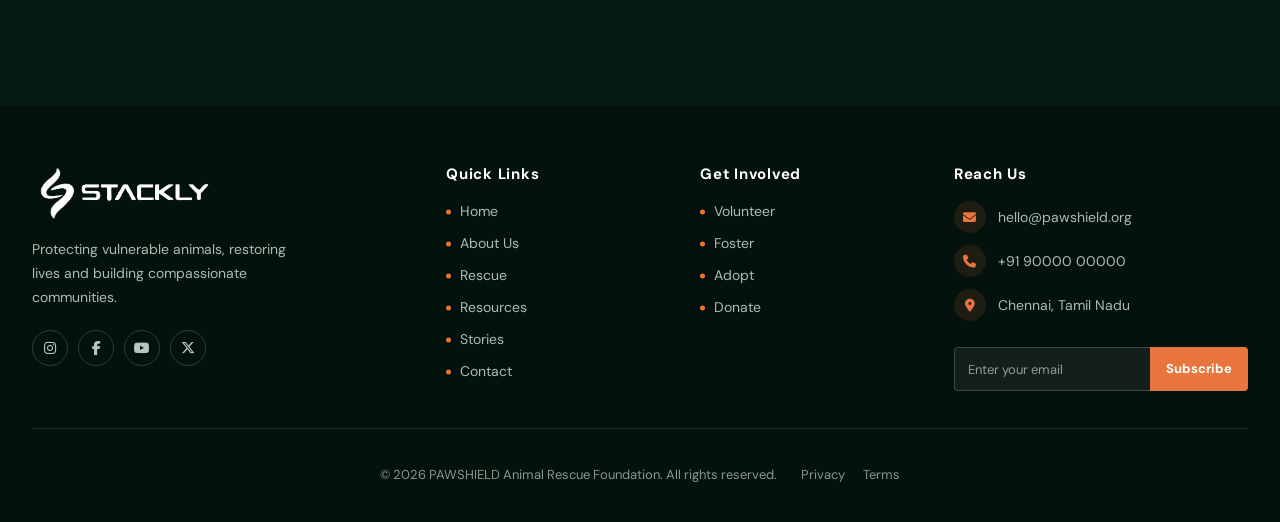
==== commit 18e32d2d: "add" ====
--- a/about.html
+++ b/about.html
@@ -204,20 +204,38 @@
 
         </nav>
 
+<div class="drawer-contact">
+
+    <a href="mailto:hello@pawshield.org">
+        <i class="fa-solid fa-envelope"></i>
+        <span>hello@pawshield.org</span>
+    </a>
+
+    <a href="tel:+919000000000">
+        <i class="fa-solid fa-phone"></i>
+        <span>+91 90000 00000</span>
+    </a>
+
+    <div>
+        <i class="fa-solid fa-location-dot"></i>
+        <span>Chennai, Tamil Nadu</span>
+    </div>
+
+</div>
 
         <div class="drawer-bottom">
 
-            <button class="drawer-login" id="drawerLogin">
+            <button class="drawer-login" id="mobileLogin">
                 <i class="fa-regular fa-user"></i>
-                Login
+                Sign In
             </button>
 
-            <a href="contact.html" class="drawer-help">
-                Support Our Mission
+            <a href="#help" class="drawer-help">
+                Help an Animal
                 <i class="fa-solid fa-arrow-right"></i>
             </a>
 
-        </div>
+      
 
     </aside>
 
@@ -864,18 +882,15 @@
 
             <div class="footer-main">
 
-
                 <div class="footer-brand">
 
-                     <a href="index.html" class="brand">
-
-        <img
-            src="assets/logo.webp"
-            alt="PAWSHIELD Animal Rescue Foundation"
-            class="footer-logo"
-        >
-
-    </a>
+                    <a href="index.html" class="brand">
+                        <img
+                            src="assets/logo.webp"
+                            alt="PAWSHIELD Animal Rescue Foundation"
+                            class="footer-logo"
+                        >
+                    </a>
 
                     <p>
                         Protecting vulnerable animals,
@@ -884,7 +899,6 @@
                     </p>
 
                     <div class="social-links">
-
                         <a href="#" aria-label="Instagram">
                             <i class="fa-brands fa-instagram"></i>
                         </a>
@@ -900,7 +914,6 @@
                         <a href="#" aria-label="X">
                             <i class="fa-brands fa-x-twitter"></i>
                         </a>
-
                     </div>
 
                 </div>
@@ -910,7 +923,7 @@
 
                     <h4>Quick Links</h4>
 
-                     <a href="index.html">Home</a>
+                    <a href="index.html">Home</a>
                     <a href="about.html">About Us</a>
                     <a href="rescue.html">Rescue</a>
                     <a href="resources.html">Resources</a>
@@ -927,7 +940,7 @@
                     <a href="contact.html">Volunteer</a>
                     <a href="contact.html">Foster</a>
                     <a href="rescue.html">Adopt</a>
-                    <a href="#help">Donate</a>
+                    <a href="index.html#help">Donate</a>
 
                 </div>
 
@@ -951,6 +964,17 @@
                         Chennai, Tamil Nadu
                     </p>
 
+                    <div class="footer-subscribe">
+                        <input
+                            type="email"
+                            placeholder="Enter your email"
+                            aria-label="Enter your email"
+                        >
+                        <button type="button">
+                            Subscribe
+                        </button>
+                    </div>
+
                 </div>
 
             </div>
@@ -974,155 +998,667 @@
 
     </footer>
 
-    <!-- =====================================================
+        <!-- =========================================================
          LOGIN MODAL
-    ====================================================== -->
-
-    <div class="auth-modal" id="authModal">
-
-        <div class="modal-overlay" id="modalOverlay"></div>
-
-
-        <div class="auth-box">
-
-            <button class="modal-close" id="closeLogin">
-                <i class="fa-solid fa-xmark"></i>
-            </button>
-
-
-            <div class="auth-header">
-
-                <div class="auth-icon">
-                    <i class="fa-solid fa-paw"></i>
-                </div>
-
-                <span class="eyebrow">
-                    MEMBER ACCESS
-                </span>
-
-                <h2>
-                    Welcome back.
-                </h2>
-
-                <p>
-                    Sign in to manage your volunteer,
-                    foster or supporter account.
-                </p>
-
-            </div>
-
-
-            <div class="auth-tabs">
-
-                <button class="auth-tab active">
-                    Supporter
-                </button>
-
-                <button class="auth-tab">
-                    Admin
-                </button>
-
-            </div>
-
-
-            <form id="loginForm">
-
-                <div class="input-group">
-
-                    <label for="loginEmail">
-                        Email Address
-                    </label>
-
-                    <div class="input-wrap">
-
-                        <i class="fa-regular fa-envelope"></i>
+    ========================================================== -->
+
+   
+<!-- =========================================================
+     PAWSHIELD LOGIN MODAL
+========================================================= -->
+
+<div id="loginModal" class="login-modal">
+
+    <div class="login-modal-content">
+
+        <!-- CLOSE -->
+        <button
+            type="button"
+            class="close-login"
+            aria-label="Close login modal">
+
+            <i class="fa-solid fa-xmark"></i>
+
+        </button>
+
+
+        <div class="login-card">
+
+
+            <!-- =================================================
+                 1. LOGIN SECTION
+            ================================================= -->
+
+            <div
+                class="form-section active"
+                id="loginSection"
+                style="display:block; opacity:1; transform:translateY(0);">
+
+
+                <!-- LOGIN HEADER -->
+
+                <div class="login-header">
+
+                    <a
+                        href="index.html"
+                        class="login-logo">
+
+                        <img
+                            src="assets/logo2.webp"
+                            alt="PAWSHIELD Animal Rescue Foundation"
+                            class="logo-img">
+
+                    </a>
+
+                    <p>
+                        Sign in to your PAWSHIELD rescue community.
+                    </p>
+
+                </div>
+
+
+                <!-- USER / ADMIN TABS -->
+
+                <div class="login-tabs">
+
+                    <button
+                        type="button"
+                        class="login-tab-btn active"
+                        id="tabUser">
+
+                        User Login
+
+                    </button>
+
+
+                    <button
+                        type="button"
+                        class="login-tab-btn"
+                        id="tabAdmin">
+
+                        Admin Login
+
+                    </button>
+
+                </div>
+
+
+                <!-- SUCCESS MESSAGE -->
+
+                <div
+                    id="loginSuccess"
+                    class="alert alert-success">
+                </div>
+
+
+                <!-- ERROR MESSAGE -->
+
+                <div
+                    id="loginError"
+                    class="alert alert-danger">
+                </div>
+
+
+                <!-- LOGIN FORM -->
+
+                <form
+                    id="loginForm"
+                    novalidate>
+
+
+                    <!-- EMAIL -->
+
+                    <div class="form-group">
+
+                        <label for="email">
+                            Email Address
+                        </label>
 
                         <input
                             type="email"
-                            id="loginEmail"
+                            id="email"
+                            class="form-control"
                             placeholder="you@example.com"
-                            required>
-
-                    </div>
-
-                </div>
-
-
-                <div class="input-group">
-
-                    <label for="loginPassword">
-                        Password
-                    </label>
-
-                    <div class="input-wrap">
-
-                        <i class="fa-solid fa-lock"></i>
+                            required
+                            autocomplete="email">
+
+                        <div
+                            class="validation-message"
+                            id="loginEmailValError">
+                        </div>
+
+                    </div>
+
+
+                    <!-- PASSWORD -->
+
+                    <div class="form-group">
+
+                        <label for="password">
+                            Password
+                        </label>
+
+
+                        <div class="password-input-wrapper">
+
+                            <input
+                                type="password"
+                                id="password"
+                                class="form-control"
+                                placeholder="Enter your password"
+                                required
+                                autocomplete="current-password">
+
+
+                            <button
+                                type="button"
+                                id="togglePassword"
+                                class="password-toggle-btn"
+                                aria-label="Show password">
+
+                                <i class="fa-regular fa-eye"></i>
+
+                            </button>
+
+                        </div>
+
+
+                        <div
+                            class="validation-message"
+                            id="loginPasswordValError">
+                        </div>
+
+                    </div>
+
+
+                    <!-- REMEMBER / FORGOT -->
+
+                    <div class="login-remember">
+
+                        <label>
+
+                            <input
+                                type="checkbox"
+                                id="rememberMe">
+
+                            Remember Me
+
+                        </label>
+
+
+                        <a
+                            href="#"
+                            id="forgotPasswordLink">
+
+                            Forgot Password?
+
+                        </a>
+
+                    </div>
+
+
+                    <!-- LOGIN BUTTON -->
+
+                    <button
+                        type="submit"
+                        class="btn btn-primary btn-login-submit"
+                        style="width:100%;">
+
+                        Sign In
+
+                        <i class="fa-solid fa-arrow-right"></i>
+
+                    </button>
+
+
+                    <!-- SIGN UP -->
+
+                    <div
+                        class="login-signup-link"
+                        style="
+                            text-align:center;
+                            margin-top:20px;
+                            font-size:.9rem;
+                        ">
+
+                        Don't have an account?
+
+                        <a
+                            href="#"
+                            id="toSignUpLink">
+
+                            Create Account
+
+                        </a>
+
+                    </div>
+
+
+                    <!-- SECURITY NOTE -->
+
+                    <div class="login-note">
+
+                        <i class="fa-solid fa-shield-dog"></i>
+
+                        <span>
+                            Your information is kept safe and secure.
+                        </span>
+
+                    </div>
+
+
+                </form>
+
+            </div>
+
+
+
+            <!-- =================================================
+                 2. FORGOT PASSWORD SECTION
+            ================================================= -->
+
+            <div
+                class="form-section"
+                id="forgotSection"
+                style="
+                    display:none;
+                    opacity:0;
+                    transform:translateY(10px);
+                ">
+
+
+                <!-- HEADER -->
+
+                <div class="login-header">
+
+                    <a
+                        href="index.html"
+                        class="login-logo">
+
+                        <img
+                            src="assets/logo.webp"
+                            alt="PAWSHIELD Animal Rescue Foundation"
+                            class="logo-img">
+
+                    </a>
+
+
+                    <p>
+                        Recover access to your PAWSHIELD account.
+                    </p>
+
+                </div>
+
+
+                <!-- SUCCESS -->
+
+                <div
+                    id="forgotSuccess"
+                    class="alert alert-success">
+                </div>
+
+
+                <!-- ERROR -->
+
+                <div
+                    id="forgotError"
+                    class="alert alert-danger">
+                </div>
+
+
+                <!-- FORGOT FORM -->
+
+                <form
+                    id="forgotForm"
+                    novalidate>
+
+
+                    <div class="form-group">
+
+                        <label for="forgotEmail">
+                            Email Address
+                        </label>
+
 
                         <input
-                            type="password"
-                            id="loginPassword"
-                            placeholder="Enter your password"
-                            required>
-
-                        <button type="button"
-                            class="password-toggle"
-                            id="passwordToggle">
-
-                            <i class="fa-regular fa-eye"></i>
-
-                        </button>
-
-                    </div>
-
-                </div>
-
-
-                <div class="auth-options">
-
-                    <label class="remember">
-
-                        <input type="checkbox">
-
-                        <span>
-                            Remember me
-                        </span>
-
-                    </label>
-
-                    <a href="404.html">
-                        Forgot password?
+                            type="email"
+                            id="forgotEmail"
+                            class="form-control"
+                            placeholder="you@example.com"
+                            required
+                            autocomplete="email">
+
+
+                        <div
+                            class="validation-message"
+                            id="forgotEmailValError">
+                        </div>
+
+                    </div>
+
+
+                    <!-- SEND RESET -->
+
+                    <button
+                        type="submit"
+                        class="btn btn-primary btn-forgot-submit"
+                        style="
+                            width:100%;
+                            margin-bottom:12px;
+                        ">
+
+                        Send Reset Link
+
+                        <i class="fa-solid fa-arrow-right"></i>
+
+                    </button>
+
+
+                    <!-- BACK -->
+
+                    <button
+                        type="button"
+                        class="btn btn-outline btn-back-to-login"
+                        id="backToLoginFromForgot"
+                        style="
+                            width:100%;
+                            border-color:var(--primary-color);
+                            color:var(--primary-color);
+                        ">
+
+                        <i class="fa-solid fa-arrow-left"></i>
+
+                        Back to Login
+
+                    </button>
+
+
+                </form>
+
+            </div>
+
+
+
+            <!-- =================================================
+                 3. SIGN UP SECTION
+            ================================================= -->
+
+            <div
+                class="form-section"
+                id="signUpSection"
+                style="
+                    display:none;
+                    opacity:0;
+                    transform:translateY(10px);
+                ">
+
+
+                <!-- HEADER -->
+
+                <div class="login-header">
+
+                    <a
+                        href="index.html"
+                        class="login-logo">
+
+                        <img
+                            src="assets/logo.webp"
+                            alt="PAWSHIELD Animal Rescue Foundation"
+                            class="logo-img">
+
                     </a>
 
-                </div>
-
-
-                <button type="submit" class="auth-submit">
-
-                    Sign In
-
-                    <i class="fa-solid fa-arrow-right"></i>
-
-                </button>
-
-            </form>
-
-
-            <div class="auth-footer">
-
-                <span>
-                    New to Wildheart?
-                </span>
-
-                <a href="contact.html">
-                    Get involved
-                </a>
+
+                    <p>
+                        Create your PAWSHIELD rescue community account.
+                    </p>
+
+                </div>
+
+
+                <!-- SUCCESS -->
+
+                <div
+                    id="signUpSuccess"
+                    class="alert alert-success">
+                </div>
+
+
+                <!-- ERROR -->
+
+                <div
+                    id="signUpError"
+                    class="alert alert-danger">
+                </div>
+
+
+                <!-- SIGN UP FORM -->
+
+                <form
+                    id="signUpForm"
+                    novalidate>
+
+
+                    <!-- FULL NAME -->
+
+                    <div class="form-group">
+
+                        <label for="signUpName">
+                            Full Name
+                        </label>
+
+
+                        <input
+                            type="text"
+                            id="signUpName"
+                            class="form-control"
+                            placeholder="Enter your full name"
+                            required
+                            autocomplete="name"
+                            oninput="
+                                this.value=this.value.replace(
+                                    /[^A-Za-z\s]/g,
+                                    ''
+                                )
+                            ">
+
+
+                        <div
+                            class="validation-message"
+                            id="signUpNameValError">
+                        </div>
+
+                    </div>
+
+
+                    <!-- EMAIL -->
+
+                    <div class="form-group">
+
+                        <label for="signUpEmail">
+                            Email Address
+                        </label>
+
+
+                        <input
+                            type="email"
+                            id="signUpEmail"
+                            class="form-control"
+                            placeholder="you@example.com"
+                            required
+                            autocomplete="email">
+
+
+                        <div
+                            class="validation-message"
+                            id="signUpEmailValError">
+                        </div>
+
+                    </div>
+
+
+                    <!-- MOBILE -->
+
+                    <div class="form-group">
+
+                        <label for="signUpMobile">
+                            Mobile Number
+                        </label>
+
+
+                        <input
+                            type="tel"
+                            id="signUpMobile"
+                            class="form-control"
+                            placeholder="Enter 10-digit number"
+                            required
+                            maxlength="10"
+                            inputmode="numeric"
+                            autocomplete="tel"
+                            oninput="
+                                this.value=this.value.replace(
+                                    /[^0-9]/g,
+                                    ''
+                                )
+                            ">
+
+
+                        <div
+                            class="validation-message"
+                            id="signUpMobileValError">
+                        </div>
+
+                    </div>
+
+
+                    <!-- PASSWORD -->
+
+                    <div class="form-group">
+
+                        <label for="signUpPassword">
+                            Password
+                        </label>
+
+
+                        <div class="password-input-wrapper">
+
+                            <input
+                                type="password"
+                                id="signUpPassword"
+                                class="form-control"
+                                placeholder="Minimum 8 characters"
+                                required
+                                autocomplete="new-password">
+
+
+                            <button
+                                type="button"
+                                id="toggleSignUpPassword"
+                                class="password-toggle-btn"
+                                aria-label="Show password">
+
+                                <i class="fa-regular fa-eye"></i>
+
+                            </button>
+
+                        </div>
+
+
+                        <div
+                            class="validation-message"
+                            id="signUpPasswordValError">
+                        </div>
+
+                    </div>
+
+
+                    <!-- CONFIRM PASSWORD -->
+
+                    <div class="form-group">
+
+                        <label for="signUpConfirmPassword">
+                            Confirm Password
+                        </label>
+
+
+                        <div class="password-input-wrapper">
+
+                            <input
+                                type="password"
+                                id="signUpConfirmPassword"
+                                class="form-control"
+                                placeholder="Re-enter password"
+                                required
+                                autocomplete="new-password">
+
+
+                            <button
+                                type="button"
+                                id="toggleSignUpConfirmPassword"
+                                class="password-toggle-btn"
+                                aria-label="Show password">
+
+                                <i class="fa-regular fa-eye"></i>
+
+                            </button>
+
+                        </div>
+
+
+                        <div
+                            class="validation-message"
+                            id="signUpConfirmPasswordValError">
+                        </div>
+
+                    </div>
+
+
+                    <!-- CREATE ACCOUNT -->
+
+                    <button
+                        type="submit"
+                        class="btn btn-primary btn-signup-submit"
+                        style="
+                            width:100%;
+                            margin-bottom:12px;
+                        ">
+
+                        Create Account
+
+                        <i class="fa-solid fa-arrow-right"></i>
+
+                    </button>
+
+
+                    <!-- BACK TO LOGIN -->
+
+                    <button
+                        type="button"
+                        class="btn btn-outline btn-back-to-login"
+                        id="backToLoginFromSignUp"
+                        style="
+                            width:100%;
+                            border-color:var(--primary-color);
+                            color:var(--primary-color);
+                        ">
+
+                        <i class="fa-solid fa-arrow-left"></i>
+
+                        Back to Login
+
+                    </button>
+
+
+                </form>
 
             </div>
 
+
         </div>
 
     </div>
 
+</div>
 
     <!-- =====================================================
          JAVASCRIPT
@@ -1233,160 +1769,9 @@
         }, 5000);
 
 
-
-        /* LOGIN MODAL */
-
-        const authModal =
-            document.getElementById("authModal");
-
-        const openLogin =
-            document.getElementById("openLogin");
-
-        const closeLogin =
-            document.getElementById("closeLogin");
-
-        const modalOverlay =
-            document.getElementById("modalOverlay");
-
-
-        function openAuth() {
-
-            authModal.classList.add("active");
-
-            document.body.classList.add("modal-open");
-
-        }
-
-
-        function closeAuth() {
-
-            authModal.classList.remove("active");
-
-            document.body.classList.remove("modal-open");
-
-        }
-
-
-        openLogin.addEventListener(
-            "click",
-            openAuth
-        );
-
-        closeLogin.addEventListener(
-            "click",
-            closeAuth
-        );
-
-        modalOverlay.addEventListener(
-            "click",
-            closeAuth
-        );
-
-
-
-        /* PASSWORD SHOW / HIDE */
-
-        const passwordInput =
-            document.getElementById("loginPassword");
-
-        const passwordToggle =
-            document.getElementById("passwordToggle");
-
-
-        passwordToggle.addEventListener(
-            "click",
-            () => {
-
-                const icon =
-                    passwordToggle.querySelector("i");
-
-                if (passwordInput.type === "password") {
-
-                    passwordInput.type = "text";
-
-                    icon.classList.remove(
-                        "fa-eye"
-                    );
-
-                    icon.classList.add(
-                        "fa-eye-slash"
-                    );
-
-                } else {
-
-                    passwordInput.type = "password";
-
-                    icon.classList.remove(
-                        "fa-eye-slash"
-                    );
-
-                    icon.classList.add(
-                        "fa-eye"
-                    );
-
-                }
-
-            }
-        );
-
-
-
-        /* LOGIN DEMO */
-
-        document.getElementById("loginForm")
-            .addEventListener("submit", e => {
-
-                e.preventDefault();
-
-                alert(
-                    "Demo login submitted successfully."
-                );
-
-            });
-
-
-
-        /* REVEAL ANIMATION */
-
-        const revealElements =
-            document.querySelectorAll(".reveal");
-
-
-        const revealObserver =
-            new IntersectionObserver(
-                entries => {
-
-                    entries.forEach(entry => {
-
-                        if (entry.isIntersecting) {
-
-                            entry.target.classList.add(
-                                "is-visible"
-                            );
-
-                            revealObserver.unobserve(
-                                entry.target
-                            );
-
-                        }
-
-                    });
-
-                },
-                {
-                    threshold: 0.12
-                }
-            );
-
-
-        revealElements.forEach(element => {
-
-            revealObserver.observe(element);
-
-        });
-
     </script>
     <script src="js/main.js"></script>
+    <script src="js/login-modal.js"></script>
 
 </body>
 
--- a/css/style.css
+++ b/css/style.css
@@ -62,7 +62,8 @@
 }
 
 body.modal-open,
-body.nav-open {
+body.nav-open,
+body.login-modal-open {
     overflow: hidden;
 }
 
@@ -735,6 +736,7 @@
     align-items: flex-start;
 
     padding-top: 90px;
+    padding-bottom: 90px;
 }
 
 .hero-eyebrow {
@@ -755,7 +757,7 @@
 }
 
 .hero-content h1 {
-    max-width: 850px;
+    max-width: 960px;
 
     margin-top: 21px;
 
@@ -2002,143 +2004,327 @@
 
 
 /* =========================================================
-   FOOTER
+   GLOBAL FOOTER — UNIFIED & NORMALIZED STYLES
 ========================================================= */
 
 .site-footer {
+    width: 100%;
     background: #04120e;
-
     color: #ffffff;
-
-    padding: 80px 0 27px;
+    padding: 60px 0 35px;
+}
+
+.site-footer .container {
+    width: min(calc(100% - 64px), var(--container, 1240px));
+    margin: 0 auto;
 }
 
 .footer-main {
     display: grid;
-
-    grid-template-columns:
-        2fr
-        1fr
-        1fr
-        1.2fr;
-
-    gap: 60px;
-
-    padding-bottom: 68px;
-
-    border-bottom: 1px solid rgba(255,255,255,.13);
+    grid-template-columns: 1.4fr 0.8fr 0.8fr 1.1fr;
+    column-gap: 40px;
+    row-gap: 35px;
+    align-items: start;
+    padding-bottom: 35px;
+    border-bottom: 1px solid rgba(255, 255, 255, 0.12);
+}
+
+/* Brand Column */
+.footer-brand {
+    display: flex;
+    flex-direction: column;
+    align-items: flex-start;
+    max-width: 300px;
+}
+
+.footer-brand .brand {
+    display: inline-block;
+    margin-bottom: 18px;
+    text-decoration: none;
+}
+
+.footer-logo {
+    width: 150px;
+    height: auto;
+    max-height: 55px;
+    object-fit: contain;
+    display: block;
+    border: none;
+    background: transparent;
+    transition: transform 0.3s ease;
+}
+
+.footer-brand .brand:hover .footer-logo {
+    transform: scale(1.03);
 }
 
 .footer-brand p {
-    max-width: 350px;
-
-    margin-top: 24px;
-
+    max-width: 280px;
+    margin: 0 0 20px;
     color: #aebbb5;
-
-    font-size: 13px;
-    line-height: 1.8;
-}
-
+    font-size: 14px;
+    line-height: 1.7;
+    text-align: left;
+}
+
+/* Social Links */
 .social-links {
     display: flex;
-    gap: 9px;
-
-    margin-top: 24px;
+    flex-direction: row;
+    align-items: center;
+    gap: 10px;
 }
 
 .social-links a {
-    width: 38px;
-    height: 38px;
-
-    display: grid;
-    place-items: center;
-
+    width: 36px;
+    height: 36px;
+    min-width: 36px;
+    display: flex;
+    align-items: center;
+    justify-content: center;
+    border-radius: 50%;
+    border: 1px solid rgba(255, 255, 255, 0.16);
     color: #b8c5be;
-
-    border: 1px solid rgba(255,255,255,.16);
-
-    border-radius: 50%;
-
-    transition: .3s ease;
+    font-size: 14px;
+    text-decoration: none;
+    transition: all 0.3s ease;
 }
 
 .social-links a:hover {
+    background: #e8753d;
+    border-color: #e8753d;
     color: #ffffff;
-    background: var(--orange);
-    border-color: var(--orange);
-
     transform: translateY(-3px);
 }
 
+/* Footer Columns */
 .footer-column {
     display: flex;
     flex-direction: column;
     align-items: flex-start;
-
-    gap: 13px;
 }
 
 .footer-column h4 {
-    margin-bottom: 9px;
-
+    margin: 0 0 18px;
     color: #ffffff;
-
-    font-size: 12px;
+    font-size: 15px;
     font-weight: 700;
-
-    letter-spacing: .12em;
-}
-
-.footer-column a {
+    line-height: 1.2;
+    letter-spacing: 0.05em;
+}
+
+.footer-column > a {
+    position: relative;
+    padding-left: 14px;
+    margin-bottom: 11px;
     color: #aebbb5;
-
-    font-size: 12px;
-
-    transition: .25s ease;
-}
-
-.footer-column a:hover {
+    font-size: 14px;
+    line-height: 1.5;
+    text-decoration: none;
+    text-align: left;
+    transition: color 0.25s ease;
+}
+
+.footer-column > a::before {
+    content: "";
+    position: absolute;
+    left: 0;
+    top: 50%;
+    width: 5px;
+    height: 5px;
+    border-radius: 50%;
+    background: #e8753d;
+    transform: translateY(-50%);
+}
+
+.footer-column > a:hover {
     color: #ffffff;
-    transform: translateX(3px);
+}
+
+/* Reach Us Column */
+.footer-contact {
+    width: 100%;
+    display: flex;
+    flex-direction: column;
+    align-items: flex-start;
+}
+
+.footer-contact h4 {
+    margin: 0 0 18px;
+    color: #ffffff;
+    font-size: 15px;
+    font-weight: 700;
+    line-height: 1.2;
 }
 
 .footer-contact p {
+    width: 100%;
     display: flex;
-    align-items: flex-start;
-    gap: 10px;
-
+    align-items: center;
+    gap: 12px;
+    margin: 0 0 12px;
     color: #aebbb5;
-
-    font-size: 12px;
-}
-
-.footer-contact i {
-    margin-top: 5px;
-
-    color: var(--orange);
-}
-
+    font-size: 14px;
+    line-height: 1.5;
+    text-align: left;
+}
+
+.footer-contact p i {
+    width: 32px;
+    height: 32px;
+    min-width: 32px;
+    display: flex;
+    align-items: center;
+    justify-content: center;
+    border-radius: 50%;
+    background: rgba(232, 117, 61, 0.12);
+    color: #e8753d;
+    font-size: 13px;
+    flex-shrink: 0;
+}
+
+/* Subscribe Form */
+.footer-subscribe {
+    width: 100%;
+    max-width: 100%;
+    display: flex;
+    flex-direction: row;
+    align-items: stretch;
+    margin-top: 14px;
+}
+
+.footer-subscribe input {
+    flex: 1;
+    min-width: 0;
+    height: 44px;
+    padding: 0 13px;
+    border: 1px solid rgba(255, 255, 255, 0.18);
+    border-right: none;
+    border-radius: 4px 0 0 4px;
+    outline: none;
+    background: rgba(255, 255, 255, 0.06);
+    color: #ffffff;
+    font-family: inherit;
+    font-size: 13px;
+}
+
+.footer-subscribe input::placeholder {
+    color: rgba(255, 255, 255, 0.55);
+}
+
+.footer-subscribe input:focus {
+    border-color: #e8753d;
+}
+
+.footer-subscribe button {
+    height: 44px;
+    padding: 0 16px;
+    border: none;
+    border-radius: 0 4px 4px 0;
+    background: #e8753d;
+    color: #ffffff;
+    font-family: inherit;
+    font-size: 13px;
+    font-weight: 700;
+    cursor: pointer;
+    white-space: nowrap;
+    transition: background 0.3s ease, transform 0.3s ease;
+}
+
+.footer-subscribe button:hover {
+    background: #d96330;
+}
+
+/* Footer Bottom */
 .footer-bottom {
+    width: 100%;
+    margin-top: 35px;
+    padding-top: 0;
+    border-top: none;
     display: flex;
-    justify-content: space-between;
-
-    gap: 30px;
-
-    padding-top: 23px;
-
+    flex-direction: row;
+    justify-content: center;
+    align-items: center;
+    gap: 24px;
+    text-align: center;
     color: #87968e;
-
-    font-size: 10px;
-}
-
-.footer-bottom div {
+    font-size: 13px;
+}
+
+.footer-bottom > span {
+    margin: 0;
+    white-space: nowrap;
+}
+
+.footer-bottom > div {
     display: flex;
-    gap: 22px;
+    flex-direction: row;
+    align-items: center;
+    gap: 18px;
+}
+
+.footer-bottom a {
+    color: #87968e;
+    text-decoration: none;
+    white-space: nowrap;
+    transition: color 0.3s ease;
 }
 
 .footer-bottom a:hover {
     color: #ffffff;
+}
+
+/* Responsive Tablet */
+@media (max-width: 900px) {
+    .footer-main {
+        grid-template-columns: 1fr 1fr;
+        column-gap: 35px;
+        row-gap: 32px;
+    }
+
+    .footer-brand {
+        max-width: 100%;
+    }
+}
+
+/* Responsive Mobile */
+@media (max-width: 600px) {
+    .site-footer {
+        padding: 45px 0 25px;
+    }
+
+    .site-footer .container {
+        padding: 0 16px;
+    }
+
+    .footer-main {
+        grid-template-columns: 1fr;
+        gap: 28px;
+    }
+
+    .footer-subscribe {
+        max-width: 100%;
+    }
+
+    .footer-subscribe input {
+        font-size: 12px;
+    }
+
+    .footer-subscribe button {
+        padding: 0 13px;
+        font-size: 12px;
+    }
+
+    .footer-bottom {
+        flex-direction: column;
+        gap: 12px;
+        margin-top: 28px;
+    }
+
+    .footer-bottom > span {
+        white-space: normal;
+        line-height: 1.5;
+    }
 }
 
 
@@ -2920,20 +3106,7 @@
         font-size: 15px;
     }
 
-    .footer-main {
-        grid-template-columns: 1fr 1fr;
-
-        gap: 45px 28px;
-    }
-
-    .footer-brand {
-        grid-column: 1 / -1;
-    }
-
-    .footer-bottom {
-        flex-direction: column;
-        gap: 15px;
-    }
+
 }
 
 
@@ -3031,13 +3204,7 @@
         width: 100%;
     }
 
-    .footer-main {
-        grid-template-columns: 1fr;
-    }
-
-    .footer-brand {
-        grid-column: auto;
-    }
+
 
     .auth-box {
         padding: 30px 22px;
@@ -8028,7 +8195,7 @@
     grid-template-columns: 1.15fr .85fr;
     grid-template-rows: auto auto;
     gap: 24px;
-    align-items: start;
+    align-items: stretch;
 }
 
 .story-editorial {
@@ -12045,401 +12212,7 @@
 }
 
 
-.footer-column > a {
-    position: relative;
-    padding-left: 14px;
-}
-
-.footer-column > a::before {
-    content: "";
-    position: absolute;
-    left: 0;
-    top: 50%;
-    width: 5px;
-    height: 5px;
-    border-radius: 50%;
-    background: #e8753d;
-    transform: translateY(-50%);
-}
-
-
-
-.footer-subscribe {
-    display: flex;
-    margin-top: 18px;
-}
-
-.footer-subscribe input {
-    width: 100%;
-    padding: 11px 13px;
-    border: 1px solid rgba(255, 255, 255, 0.15);
-    background: rgba(255, 255, 255, 0.05);
-    color: #fff;
-    outline: none;
-}
-
-.footer-subscribe input::placeholder {
-    color: rgba(255, 255, 255, 0.5);
-}
-
-.footer-subscribe button {
-    padding: 11px 16px;
-    border: none;
-    background: #e8753d;
-    color: #fff;
-    cursor: pointer;
-    white-space: nowrap;
-}
-
-
-.footer-bottom {
-    display: flex;
-    align-items: center;
-    justify-content: center;
-    gap: 28px;
-    text-align: center;
-    padding-top: 22px;
-    margin-top: 30px;
-    border-top: 1px solid rgba(255, 255, 255, 0.12);
-}
-
-.footer-bottom > span {
-    font-size: 14px;
-    opacity: 0.75;
-}
-
-.footer-bottom > div {
-    display: flex;
-    align-items: center;
-    gap: 22px;
-}
-
-.footer-bottom a {
-    font-size: 14px;
-    color: inherit;
-    text-decoration: none;
-    opacity: 0.75;
-}
-
-
-/* ================================
-   FOOTER ALIGNMENT
-================================ */
-
-.site-footer {
-    width: 100%;
-    padding: 70px 0 25px;
-}
-
-.site-footer .container {
-    width: 100%;
-    max-width: 1200px;
-    margin: 0 auto;
-}
-
-.footer-main {
-    display: grid;
-    grid-template-columns: 1.5fr 1fr 1fr 1.3fr;
-    gap: 55px;
-    align-items: start;
-}
-
-
-/* BRAND */
-
-.footer-brand {
-    display: flex;
-    flex-direction: column;
-    align-items: flex-start;
-}
-
-.footer-logo {
-    width: 145px;
-    height: auto;
-    display: block;
-    object-fit: contain;
-    margin-bottom: 18px;
-}
-
-.footer-brand p {
-    max-width: 280px;
-    margin: 0 0 20px;
-    font-size: 14px;
-    line-height: 1.7;
-}
-
-
-/* SOCIAL */
-
-.social-links {
-    display: flex;
-    align-items: center;
-    gap: 10px;
-}
-
-.social-links a {
-    width: 36px;
-    height: 36px;
-    display: flex;
-    align-items: center;
-    justify-content: center;
-    border-radius: 50%;
-    text-decoration: none;
-}
-
-
-/* FOOTER COLUMNS */
-
-.footer-column {
-    display: flex;
-    flex-direction: column;
-    align-items: flex-start;
-}
-
-.footer-column h4 {
-    margin: 0 0 20px;
-    font-size: 15px;
-    font-weight: 700;
-}
-
-.footer-column > a {
-    position: relative;
-    padding-left: 14px;
-    margin-bottom: 11px;
-    font-size: 14px;
-    text-decoration: none;
-    line-height: 1.5;
-}
-
-.footer-column > a::before {
-    content: "";
-    position: absolute;
-    left: 0;
-    top: 50%;
-    width: 5px;
-    height: 5px;
-    border-radius: 50%;
-    background: #e8753d;
-    transform: translateY(-50%);
-}
-
-
-/* REACH US */
-
-.footer-contact p {
-    display: flex;
-    align-items: center;
-    gap: 10px;
-    margin: 0 0 12px;
-    font-size: 14px;
-    line-height: 1.5;
-}
-
-.footer-contact p i {
-    width: 28px;
-    height: 28px;
-    min-width: 28px;
-    display: flex;
-    align-items: center;
-    justify-content: center;
-    border-radius: 50%;
-    background: rgba(232, 117, 61, 0.12);
-    color: #e8753d;
-    font-size: 12px;
-}
-
-
-/* SUBSCRIBE */
-
-.footer-subscribe {
-    width: 100%;
-    display: flex;
-    align-items: stretch;
-    margin-top: 12px;
-}
-
-.footer-subscribe input {
-    width: 100%;
-    min-width: 0;
-    height: 42px;
-    padding: 0 12px;
-    border: 1px solid rgba(255, 255, 255, 0.15);
-    border-right: none;
-    outline: none;
-    background: rgba(255, 255, 255, 0.05);
-    color: #fff;
-    font-size: 13px;
-}
-
-.footer-subscribe input::placeholder {
-    color: rgba(255, 255, 255, 0.5);
-}
-
-.footer-subscribe button {
-    height: 42px;
-    padding: 0 15px;
-    border: none;
-    background: #e8753d;
-    color: #fff;
-    font-size: 13px;
-    font-weight: 600;
-    cursor: pointer;
-    white-space: nowrap;
-}
-
-
-/* ================================
-   FOOTER BOTTOM
-================================ */
-
-.footer-bottom {
-    width: 100%;
-    display: flex;
-    align-items: center;
-    justify-content: center;
-    gap: 28px;
-    margin-top: 45px;
-    padding-top: 22px;
-    border-top: 1px solid rgba(255, 255, 255, 0.12);
-    text-align: center;
-}
-
-.footer-bottom > span {
-    font-size: 14px;
-    line-height: 1.5;
-    opacity: 0.75;
-}
-
-.footer-bottom > div {
-    display: flex;
-    align-items: center;
-    gap: 22px;
-}
-
-.footer-bottom a {
-    font-size: 14px;
-    text-decoration: none;
-    color: inherit;
-    opacity: 0.75;
-    transition: 0.3s ease;
-}
-
-.footer-bottom a:hover {
-    opacity: 1;
-    color: #e8753d;
-}
-
-
-/* ================================
-   TABLET
-================================ */
-
-@media (max-width: 900px) {
-
-    .footer-main {
-        grid-template-columns: 1.2fr 1fr 1fr;
-        gap: 40px;
-    }
-
-    .footer-contact {
-        grid-column: 1 / -1;
-    }
-
-    .footer-subscribe {
-        max-width: 380px;
-    }
-}
-
-
-/* ================================
-   MOBILE
-================================ */
-
-@media (max-width: 600px) {
-
-    .site-footer {
-        padding: 50px 0 22px;
-    }
-
-    .site-footer .container {
-        padding: 0 20px;
-    }
-
-    .footer-main {
-        grid-template-columns: 1fr;
-        gap: 32px;
-    }
-
-    .footer-brand,
-    .footer-column {
-        align-items: flex-start;
-    }
-
-    .footer-logo {
-        width: 130px;
-    }
-
-    .footer-brand p {
-        max-width: 100%;
-    }
-
-    .footer-contact {
-        grid-column: auto;
-    }
-
-    .footer-subscribe {
-        max-width: 100%;
-    }
-
-    .footer-bottom {
-        flex-direction: column;
-        gap: 12px;
-        margin-top: 35px;
-    }
-
-    .footer-bottom > span {
-        font-size: 13px;
-    }
-
-    .footer-bottom a {
-        font-size: 13px;
-    }
-}
-
-
-
-
-.footer-bottom {
-    width: 100% !important;
-    display: flex !important;
-    flex-direction: row !important;
-    justify-content: center !important;
-    align-items: center !important;
-    gap: 25px !important;
-    text-align: center !important;
-}
-
-.footer-bottom > span {
-    margin: 0 !important;
-    white-space: nowrap;
-}
-
-.footer-bottom > div {
-    display: flex !important;
-    flex-direction: row !important;
-    align-items: center !important;
-    gap: 20px !important;
-}
-
-.footer-bottom a {
-    white-space: nowrap;
-}
-
-
-
-.footer-bottom {
-    border-top: none !important;
-}
+
 
 
 .story-intro p {
@@ -12500,4 +12273,190 @@
     height: auto;
     display: block;
     object-fit: contain;
+}
+
+
+
+/* =========================================
+   SERVICE CARD — BLACK TEXT + ALIGNMENT
+========================================= */
+
+.service-card.service-accent {
+    display: flex;
+    flex-direction: column;
+    align-items: flex-start;
+    text-align: left;
+}
+
+/* Number */
+.service-card.service-accent .service-index {
+    color: #000000 !important;
+}
+
+/* Heading */
+.service-card.service-accent h3 {
+    color: #000000 !important;
+    margin-bottom: 12px;
+}
+
+/* Description */
+.service-card.service-accent p {
+    color: #000000 !important;
+    line-height: 1.7;
+    margin-bottom: 20px;
+}
+
+/* Bottom link */
+.service-card.service-accent a {
+    color: #000000 !important;
+    margin-top: auto;
+}
+
+/* Arrow */
+.service-card.service-accent a i {
+    color: #000000 !important;
+}
+
+/* Icon */
+.service-card.service-accent .service-icon {
+    color: #000000 !important;
+}
+
+
+
+.impact-copy p {
+    color: #ffffff !important;
+}
+
+
+
+.story-feature .story-content h3,
+.story-feature .story-content p {
+    color: #ffffff !important;
+}
+
+
+.help-content p {
+    border: none !important;
+    border-bottom: none !important;
+    border-top: none !important;
+}
+
+.help-actions {
+    border: none !important;
+    border-top: none !important;
+}
+
+.help-content p::before,
+.help-content p::after,
+.help-actions::before,
+.help-actions::after {
+    content: none !important;
+    display: none !important;
+}
+
+
+
+
+
+.principle-card,
+.principle-card.featured,
+.principle-card.dark {
+    background: #f1eadf !important;
+    color: #071b15 !important;
+    border: 1px solid rgba(7, 27, 21, 0.08);
+}
+
+.principle-card h3,
+.principle-card p,
+.principle-card .principle-top span,
+.principle-card a {
+    color: #071b15 !important;
+}
+
+.principle-card .principle-top i,
+.principle-card a i {
+    color: #e8753d !important;
+}
+
+
+
+/* Remove dark overlay */
+.rescue-hero-overlay {
+    background: transparent !important;
+    opacity: 1 !important;
+}
+
+/* Keep text clearly visible */
+.rescue-slide-copy h1 {
+    color: #ffffff !important;
+    text-shadow: 0 3px 12px rgba(0, 0, 0, 0.75);
+}
+
+.rescue-slide-copy h1 em {
+    color: #e8753d !important;
+}
+
+.rescue-slide-copy p {
+    color: #ffffff !important;
+    text-shadow: 0 2px 8px rgba(0, 0, 0, 0.75);
+}
+
+.rescue-slide-copy span {
+    color: #f3b45c !important;
+    text-shadow: 0 2px 8px rgba(0, 0, 0, 0.7);
+}
+
+
+/* All Method Cards - Same Background */
+.method-card,
+.method-card.featured {
+    background: #f1eadf !important;
+    color: #071b15 !important;
+}
+
+/* Same text color */
+.method-card h3,
+.method-card p,
+.method-card .method-number {
+    color: #071b15 !important;
+}
+
+/* Same icon color */
+.method-card .method-icon {
+    color: #e8753d !important;
+}
+
+/* Same bottom line */
+.method-card .method-line {
+    background: rgba(7, 27, 21, 0.15) !important;
+}
+
+
+.impact-content h2 {
+    color: #ffffff !important;
+}
+
+.impact-content h2 span {
+    color: #ffffff !important;
+}
+
+
+.resources-hero-overlay {
+    background: transparent !important;
+    opacity: 1 !important;
+    visibility: visible !important;
+}
+
+
+
+.story-editorial .story-content span,
+.story-editorial .story-content h3,
+.story-editorial .story-content p,
+.story-editorial .story-content .story-read {
+    color: #ffffff !important;
+}
+
+.story-editorial .story-content .story-read i {
+    color: #ffffff !important;
 }
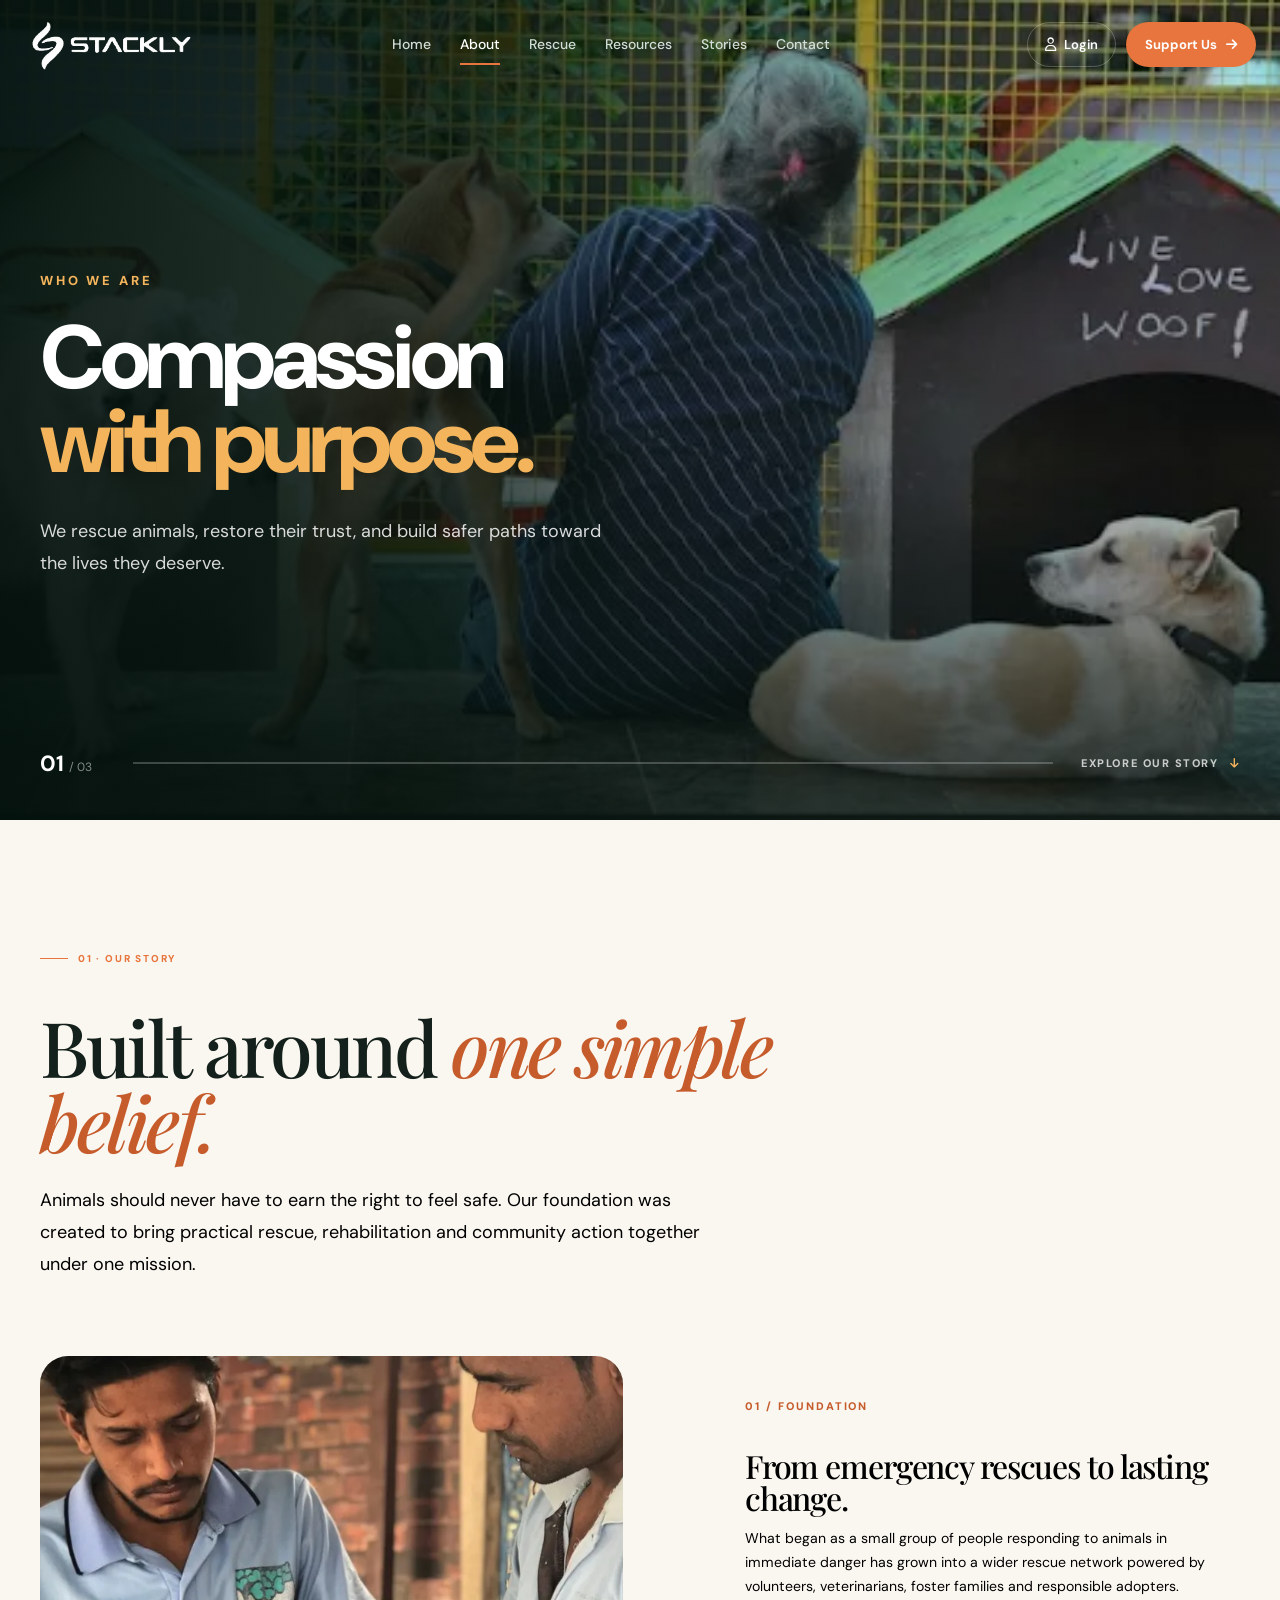
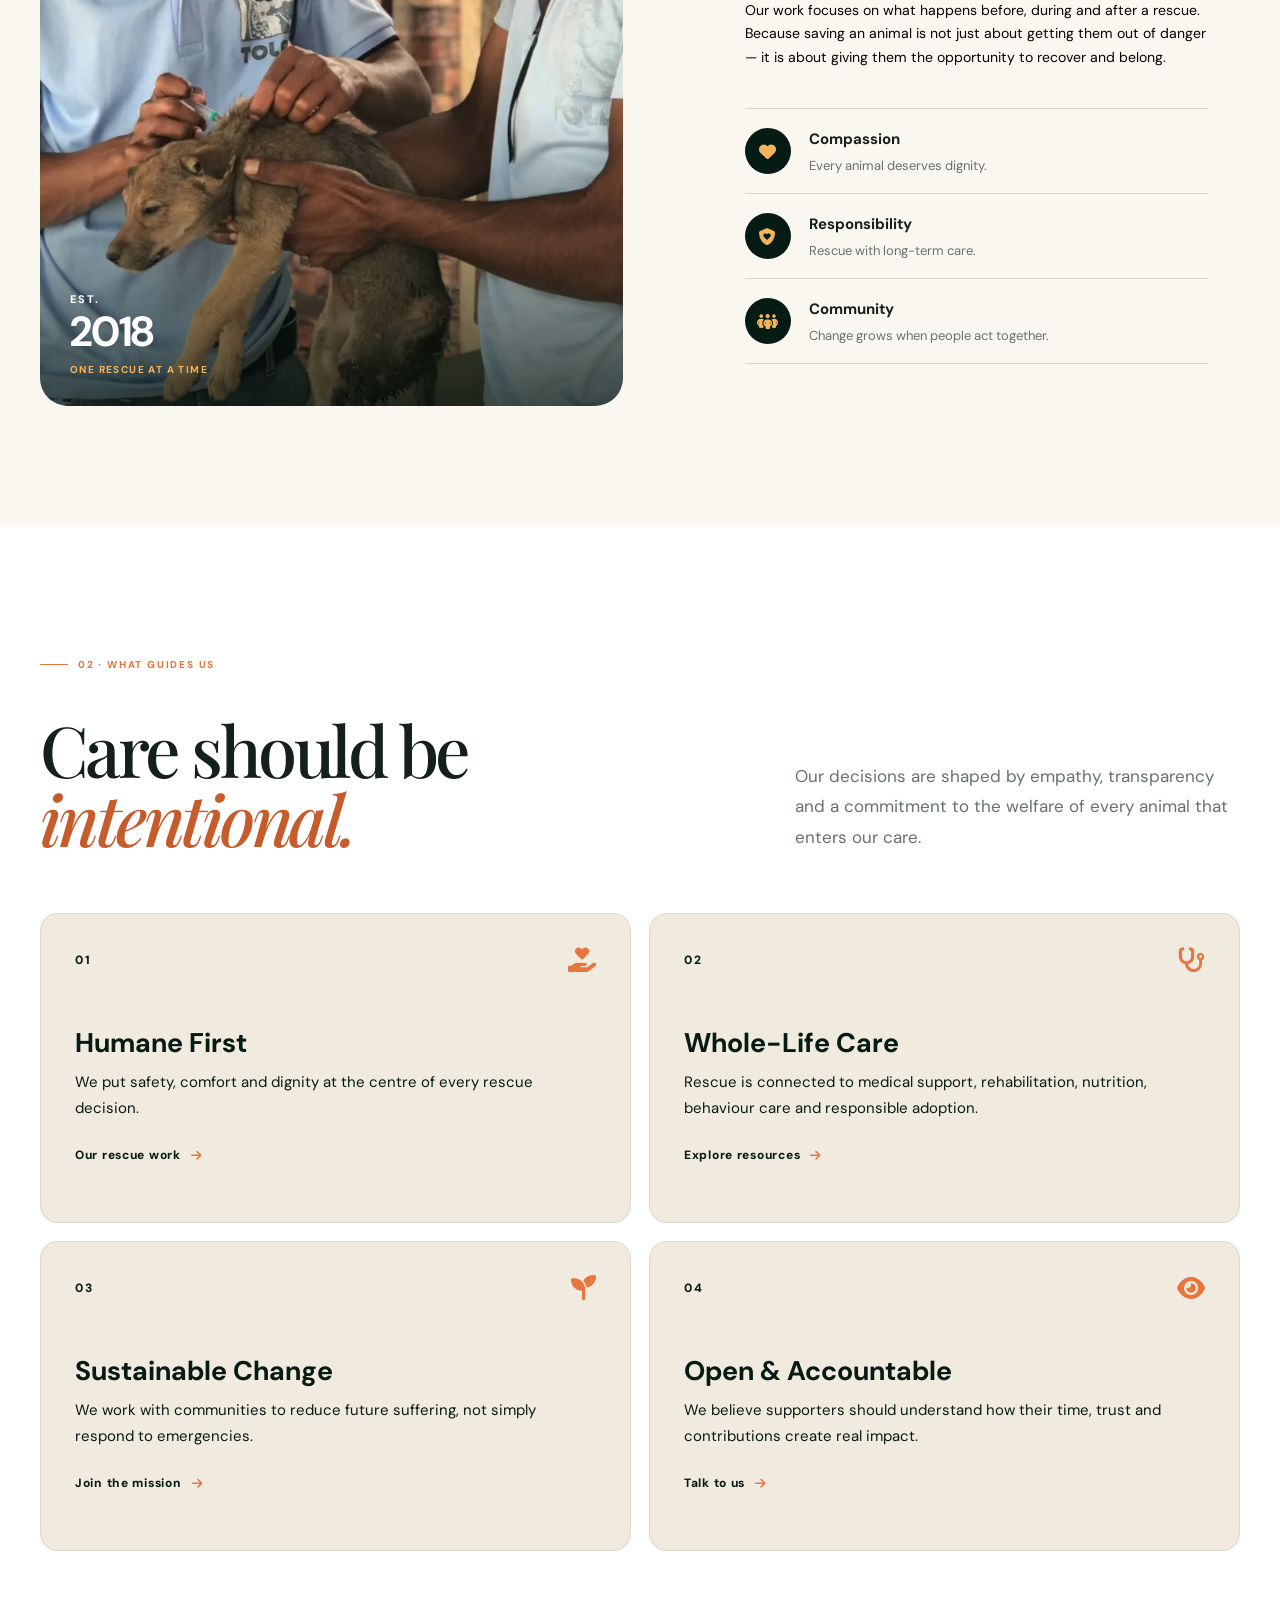
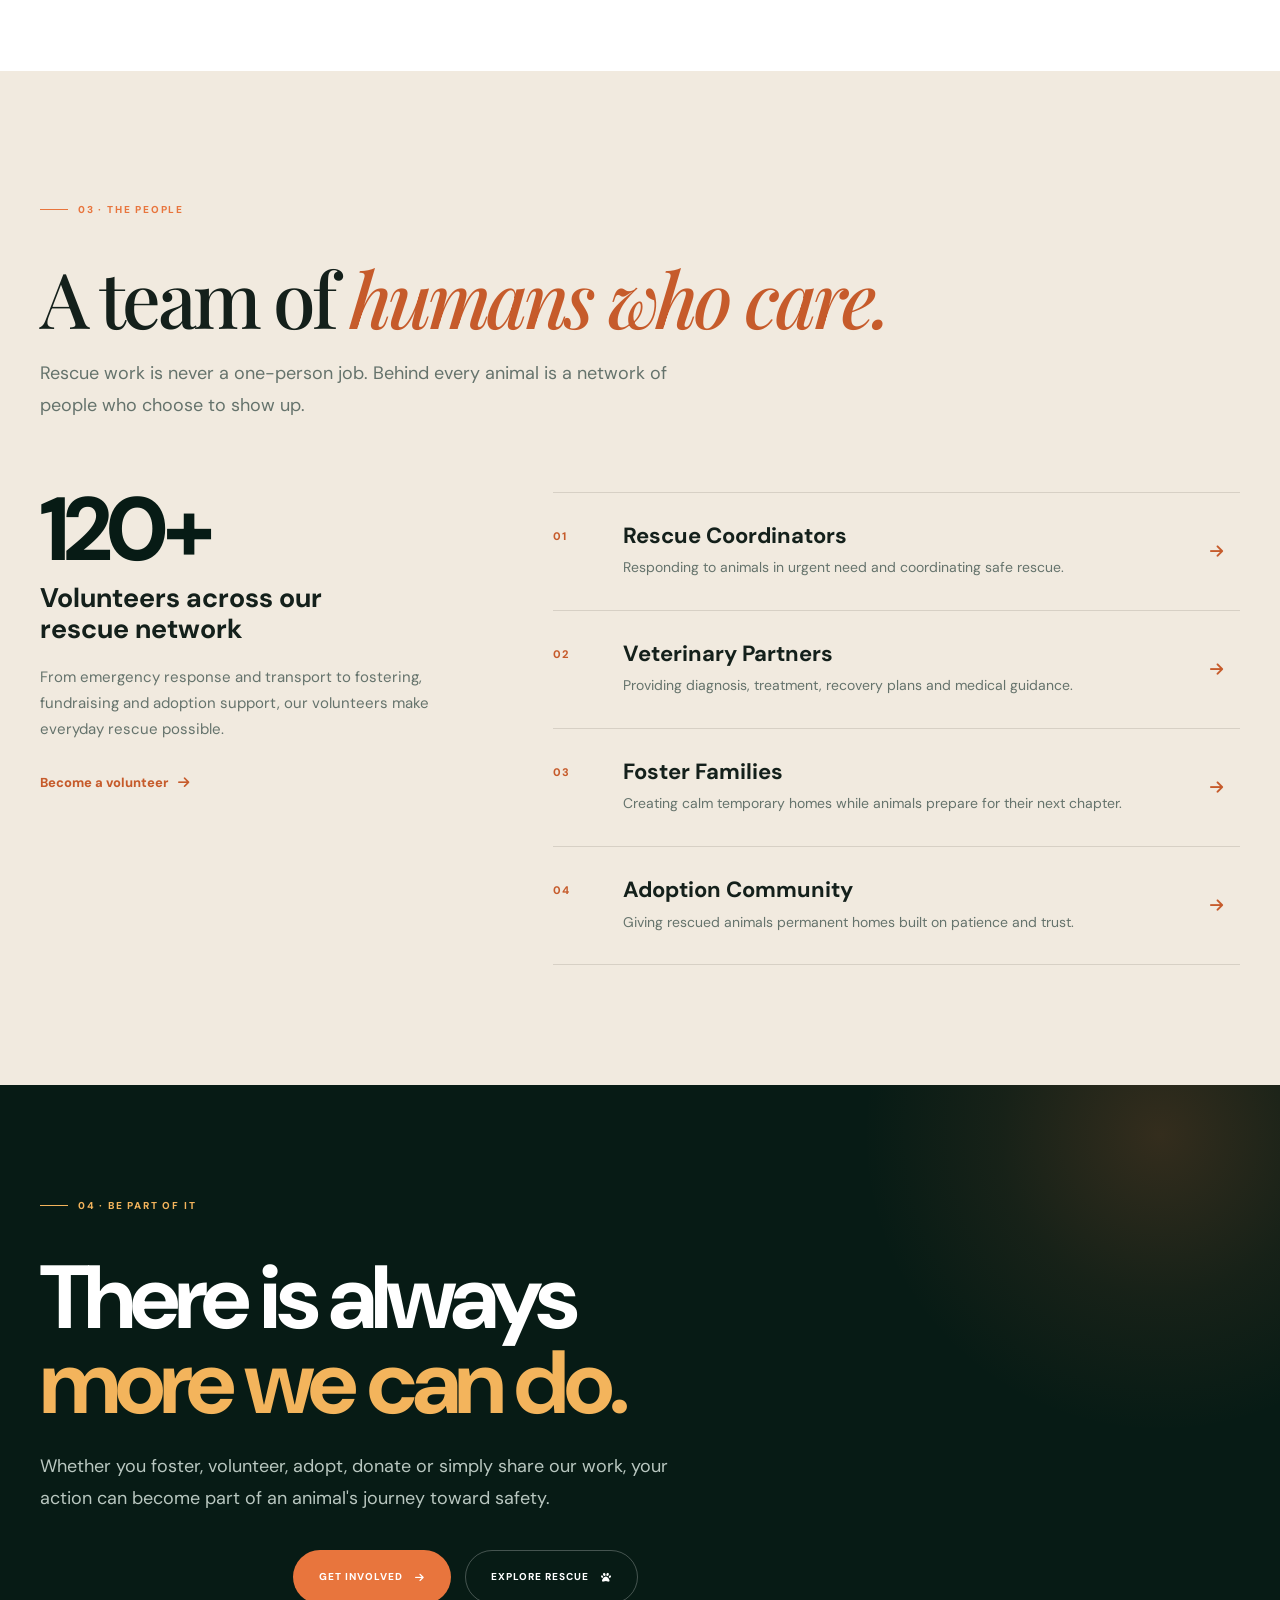
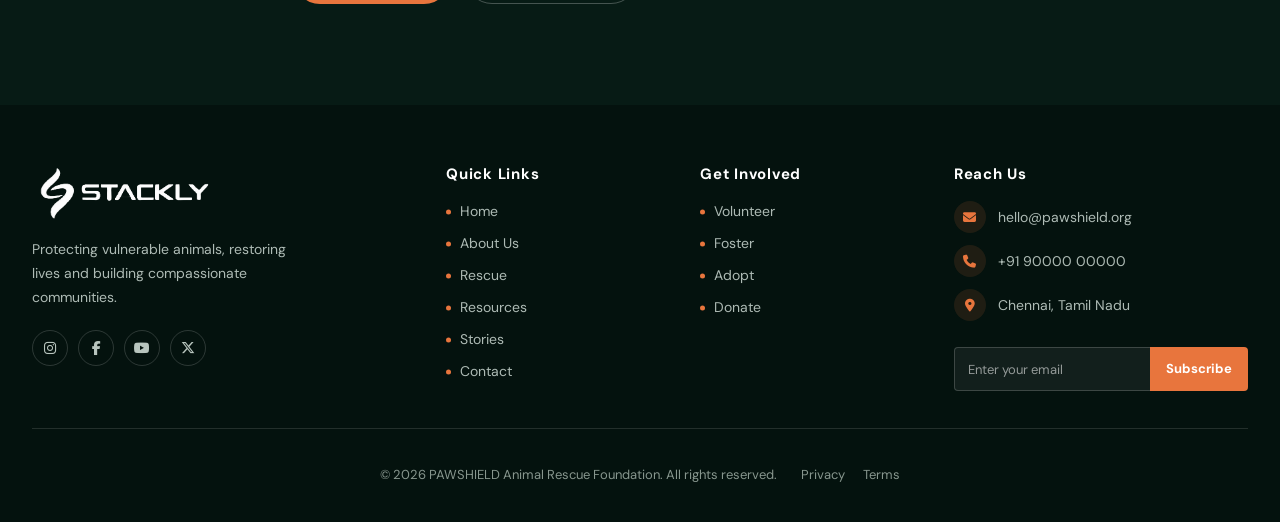
==== commit 7baab22e: "add" ====
--- a/about.html
+++ b/about.html
@@ -998,9 +998,7 @@
 
     </footer>
 
-        <!-- =========================================================
-         LOGIN MODAL
-    ========================================================== -->
+       
 
    
 <!-- =========================================================
--- a/css/style.css
+++ b/css/style.css
@@ -12459,4 +12459,15 @@
 
 .story-editorial .story-content .story-read i {
     color: #ffffff !important;
+}
+
+
+
+.story-section .reveal,
+.principles-section .reveal,
+.people-section .reveal,
+.about-cta .reveal {
+    opacity: 1 !important;
+    transform: none !important;
+    visibility: visible !important;
 }
